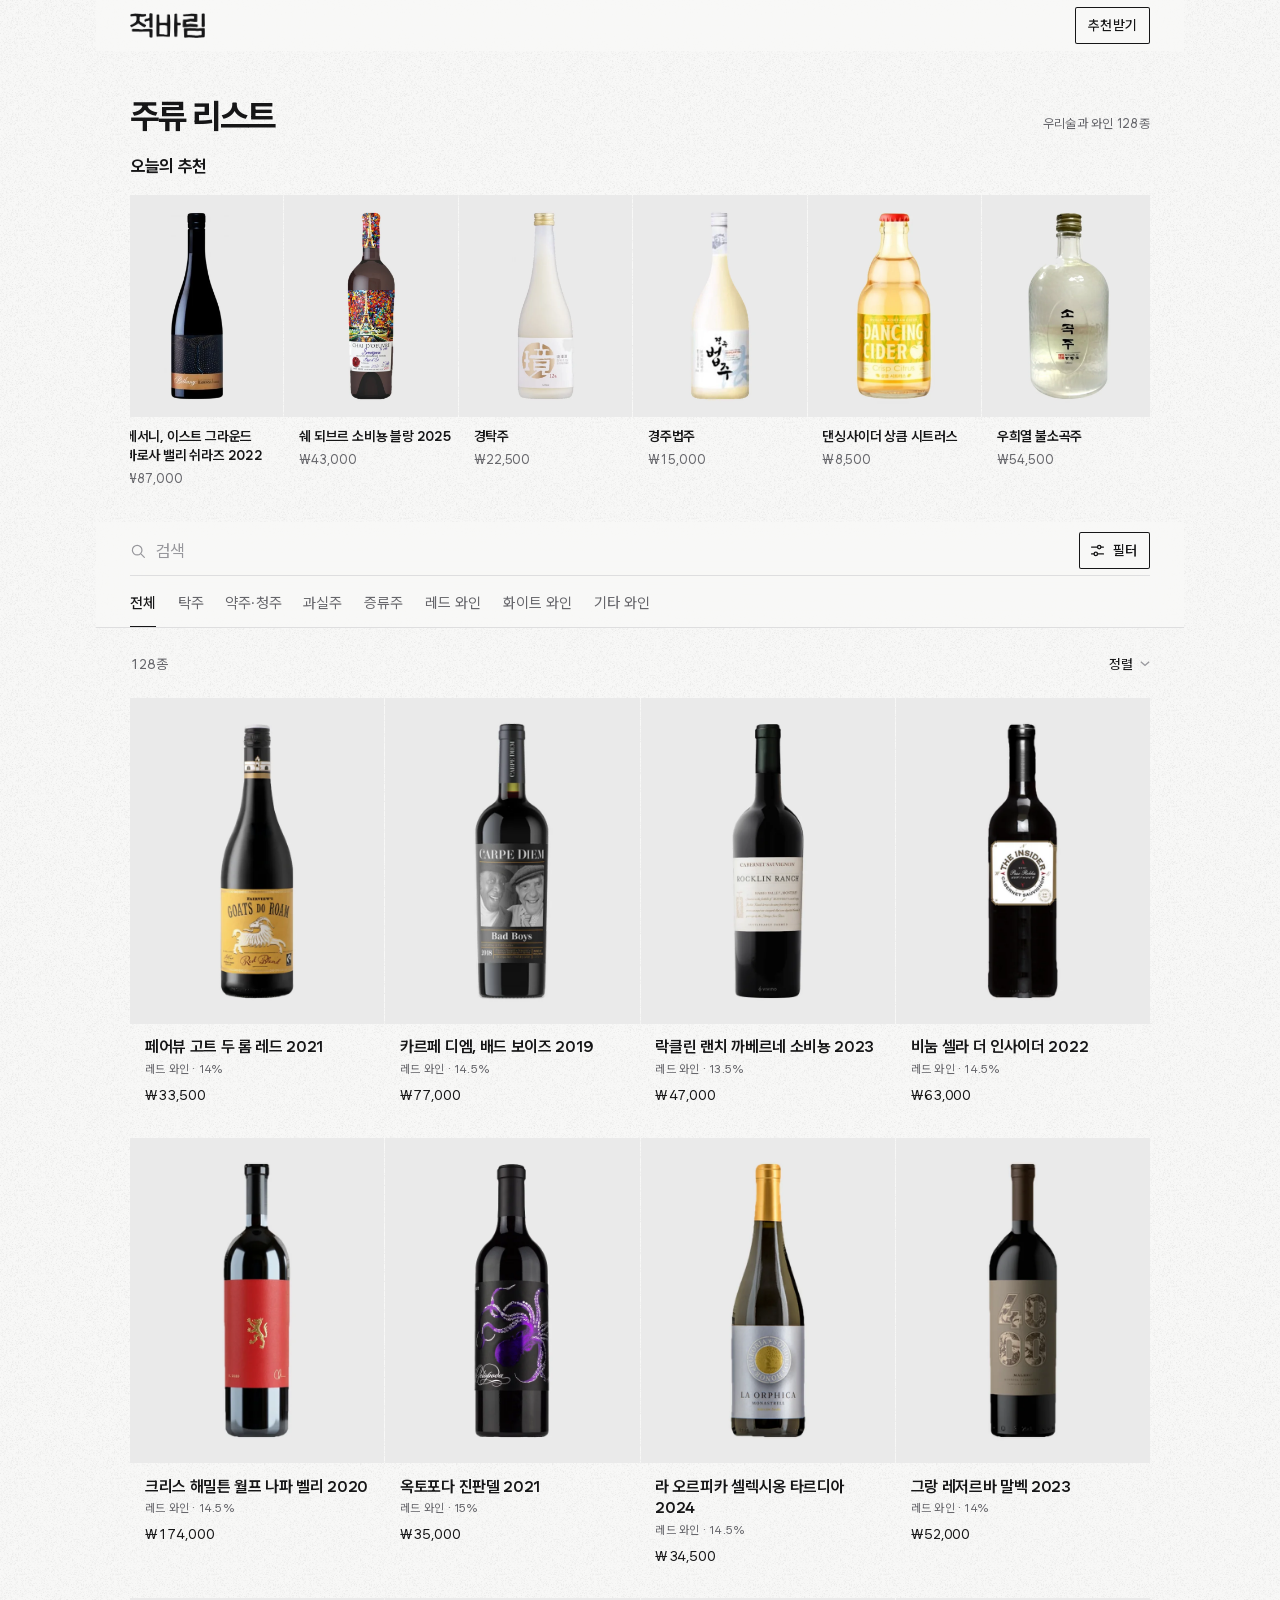
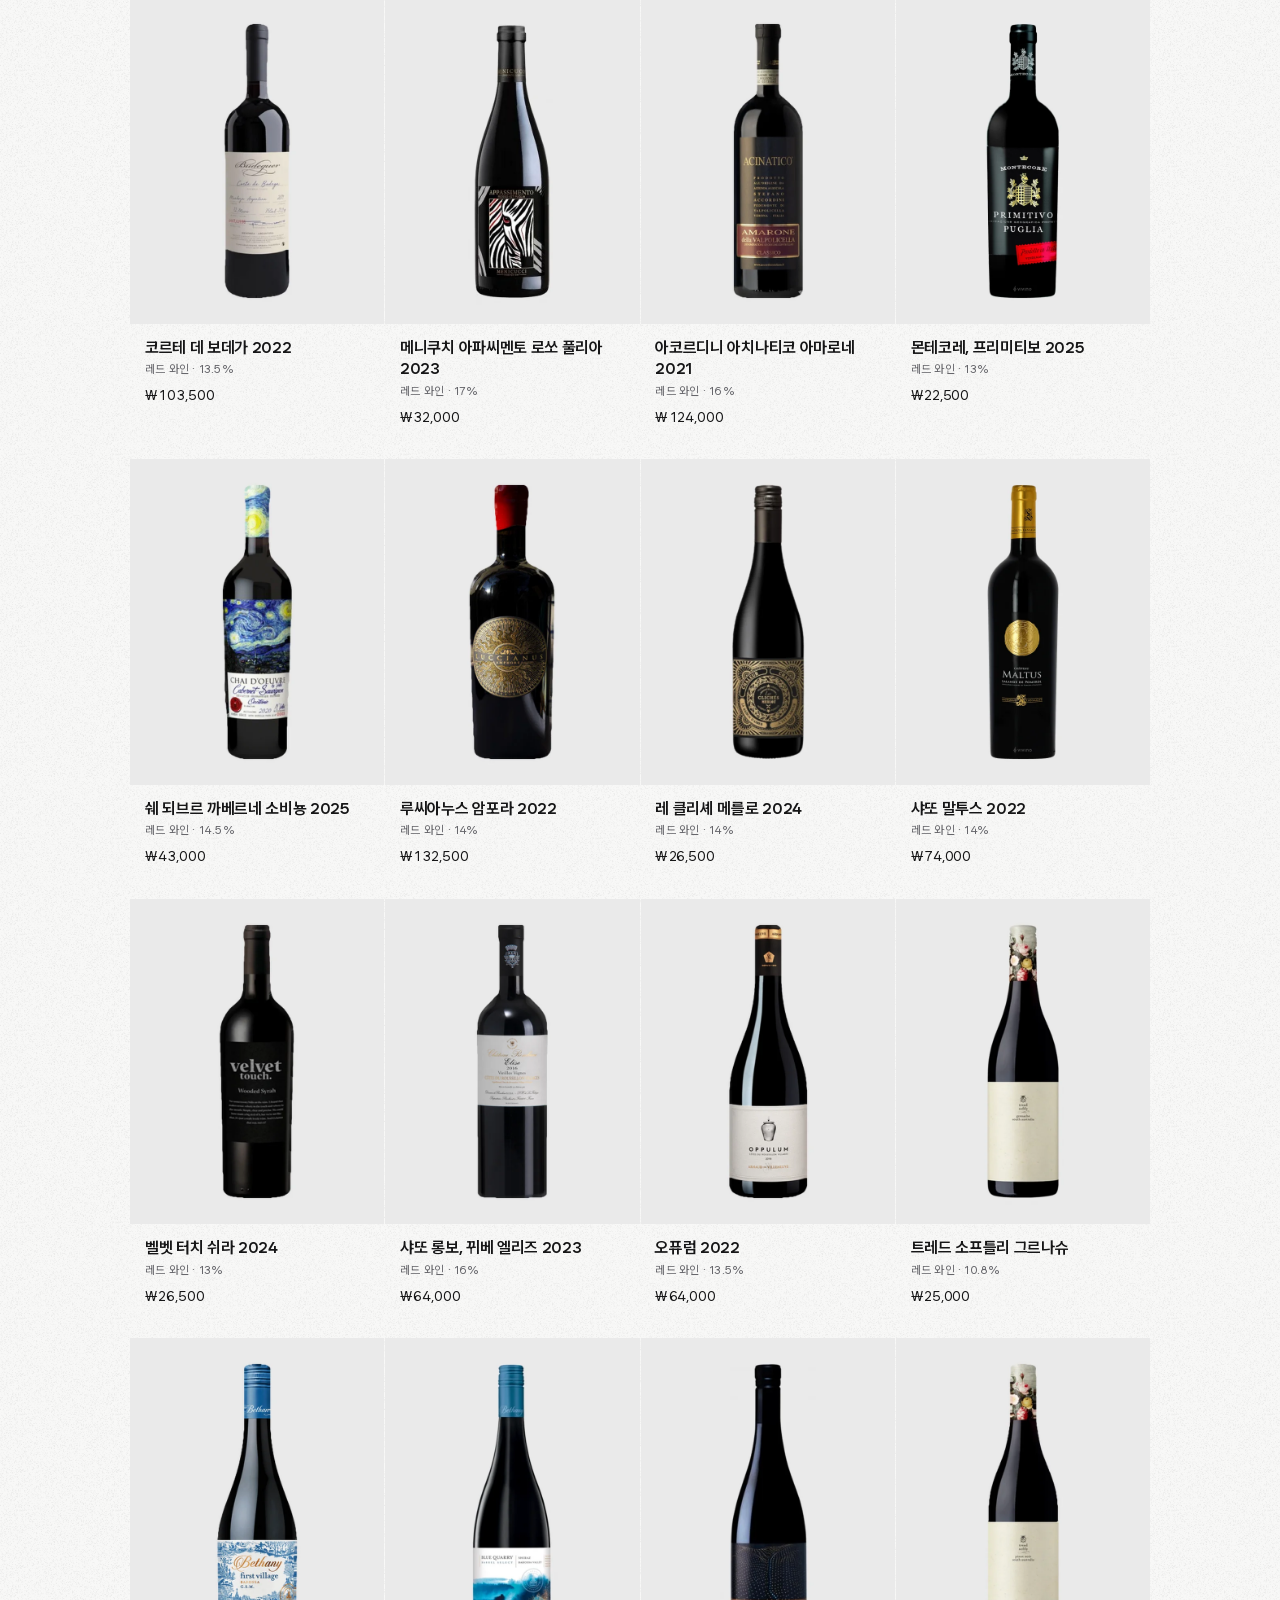
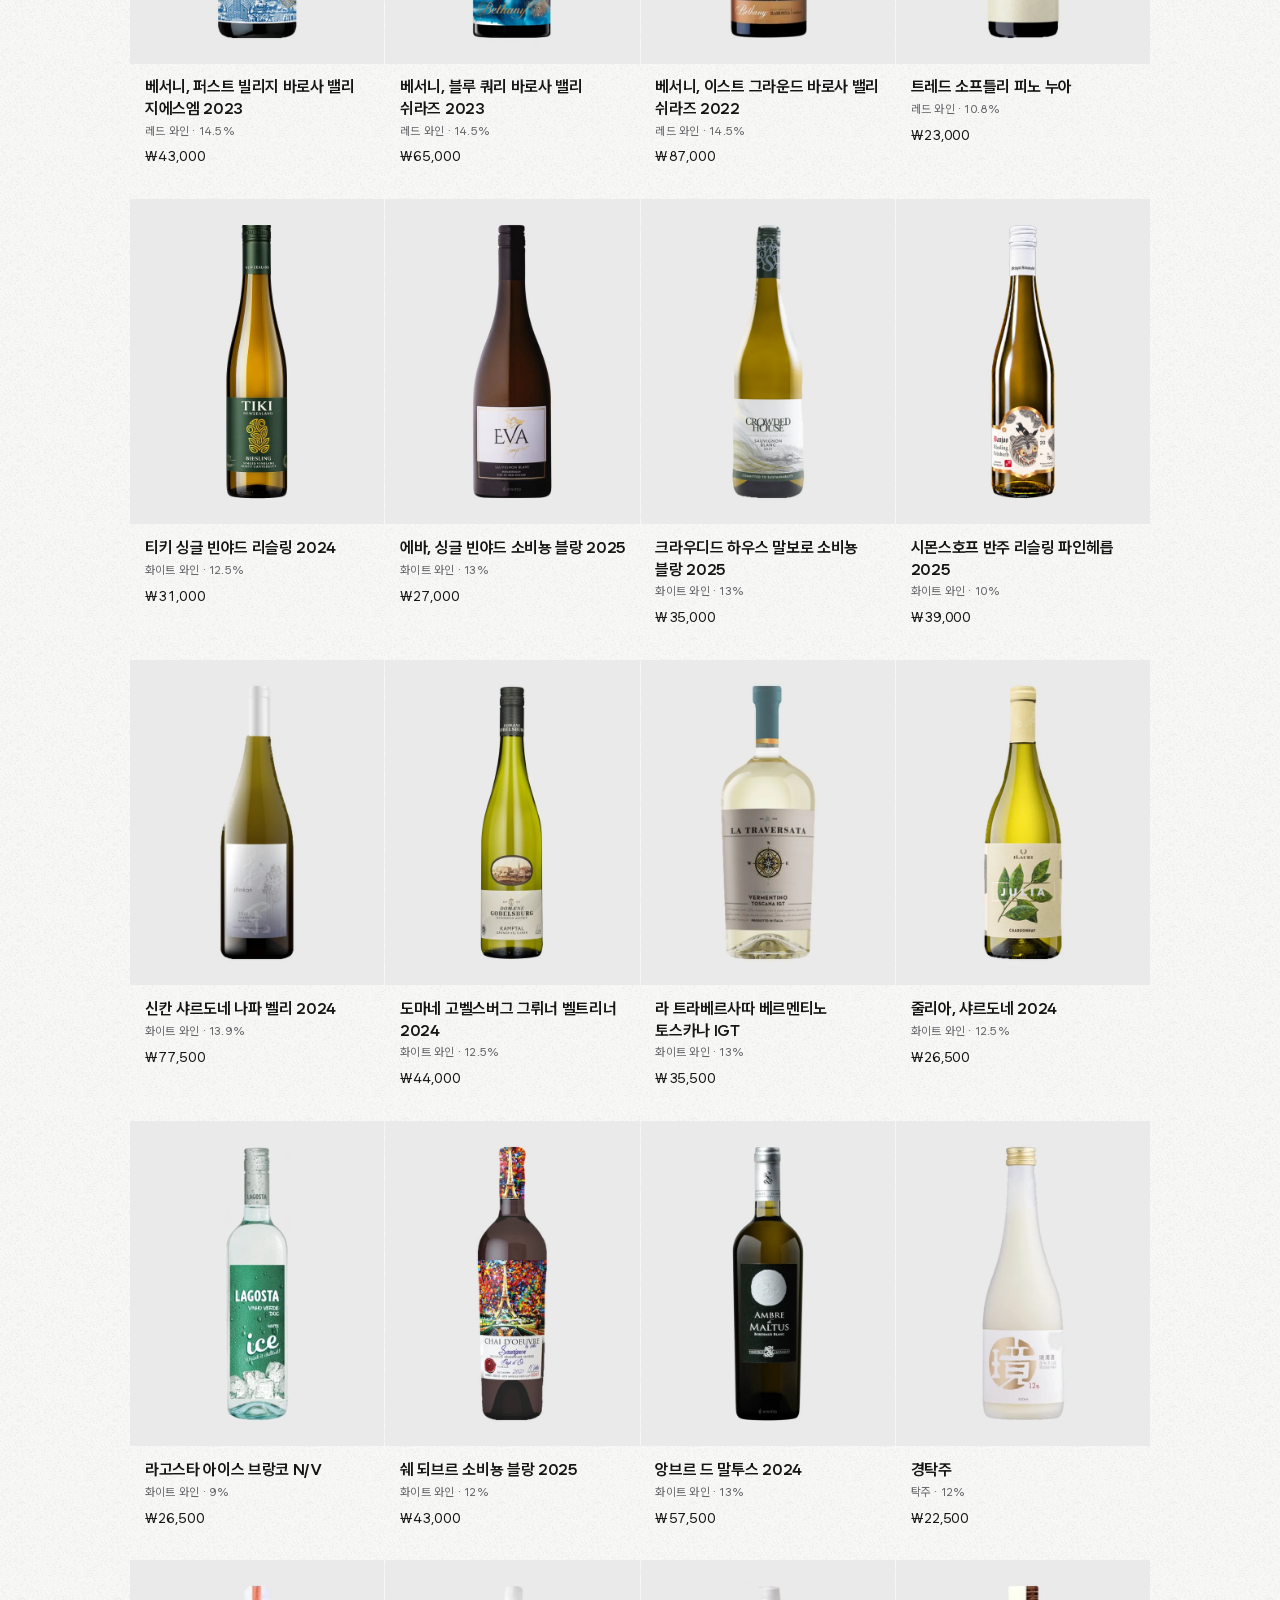
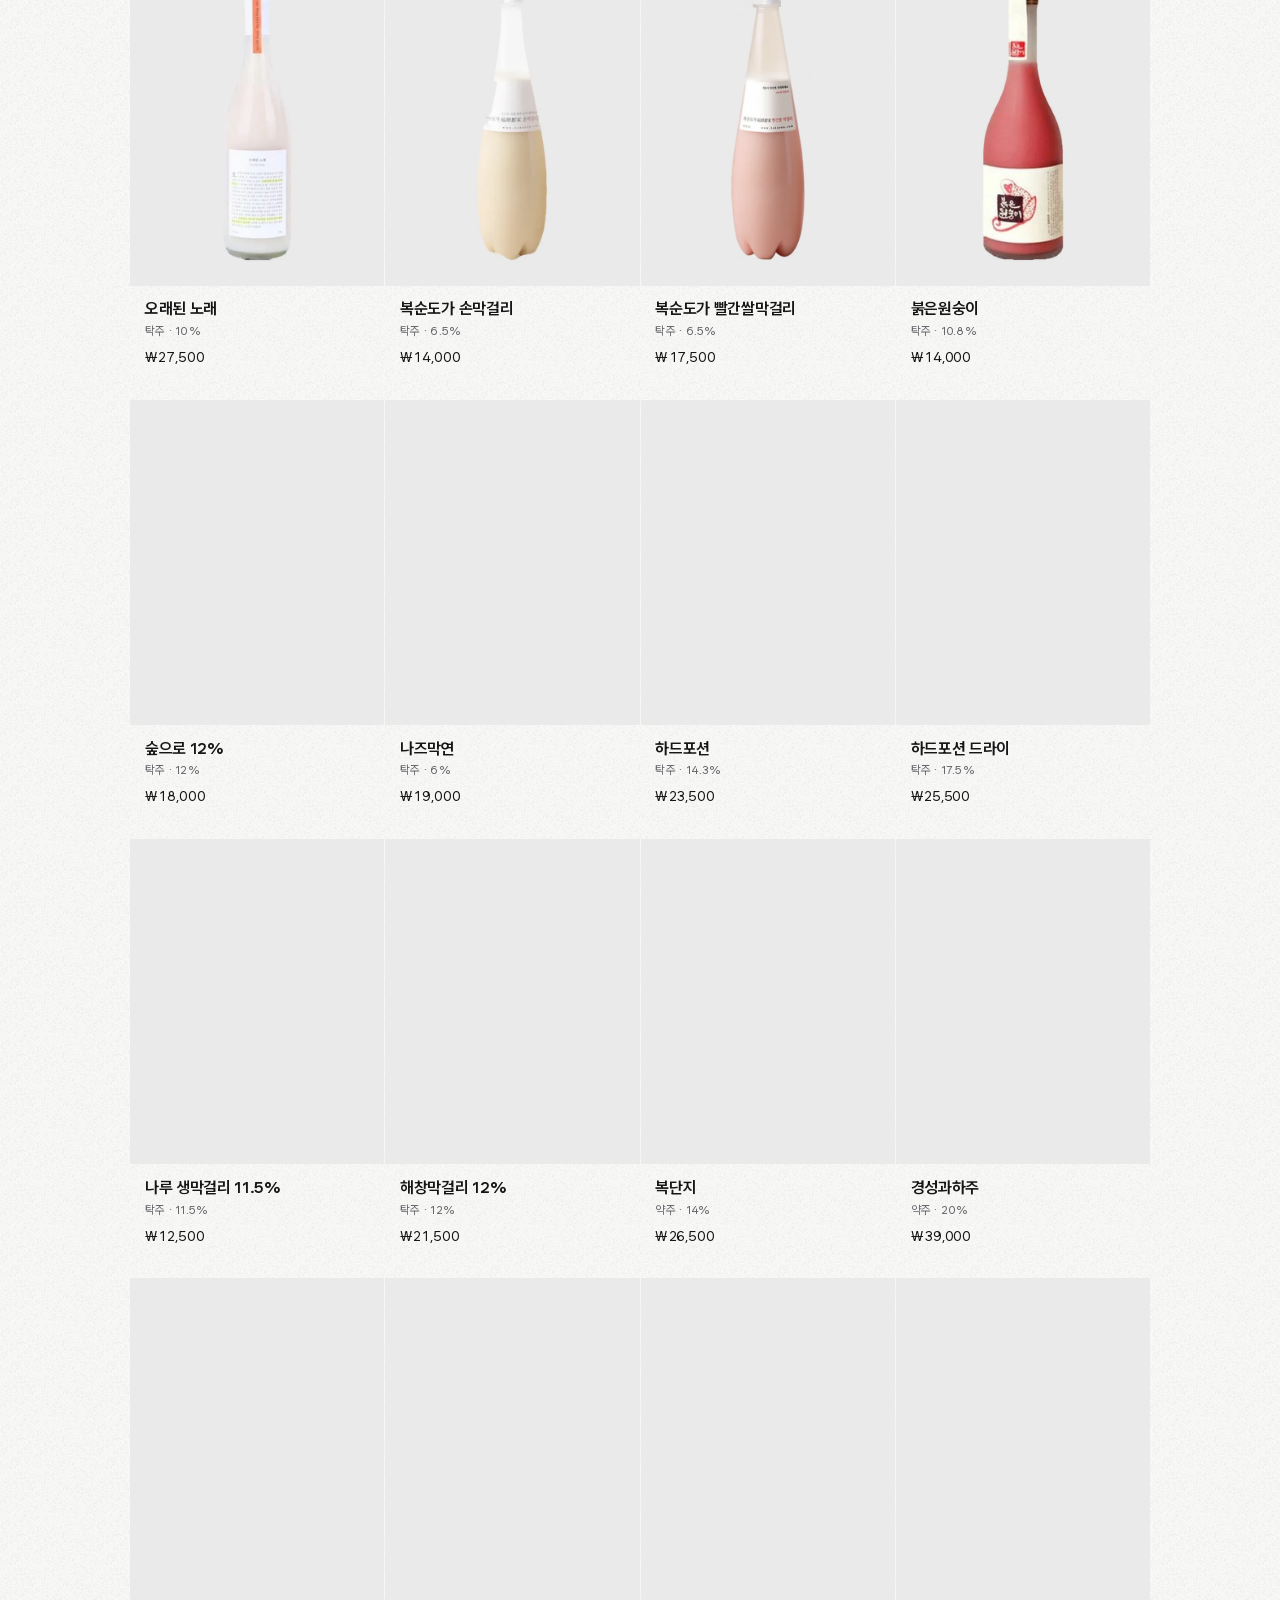
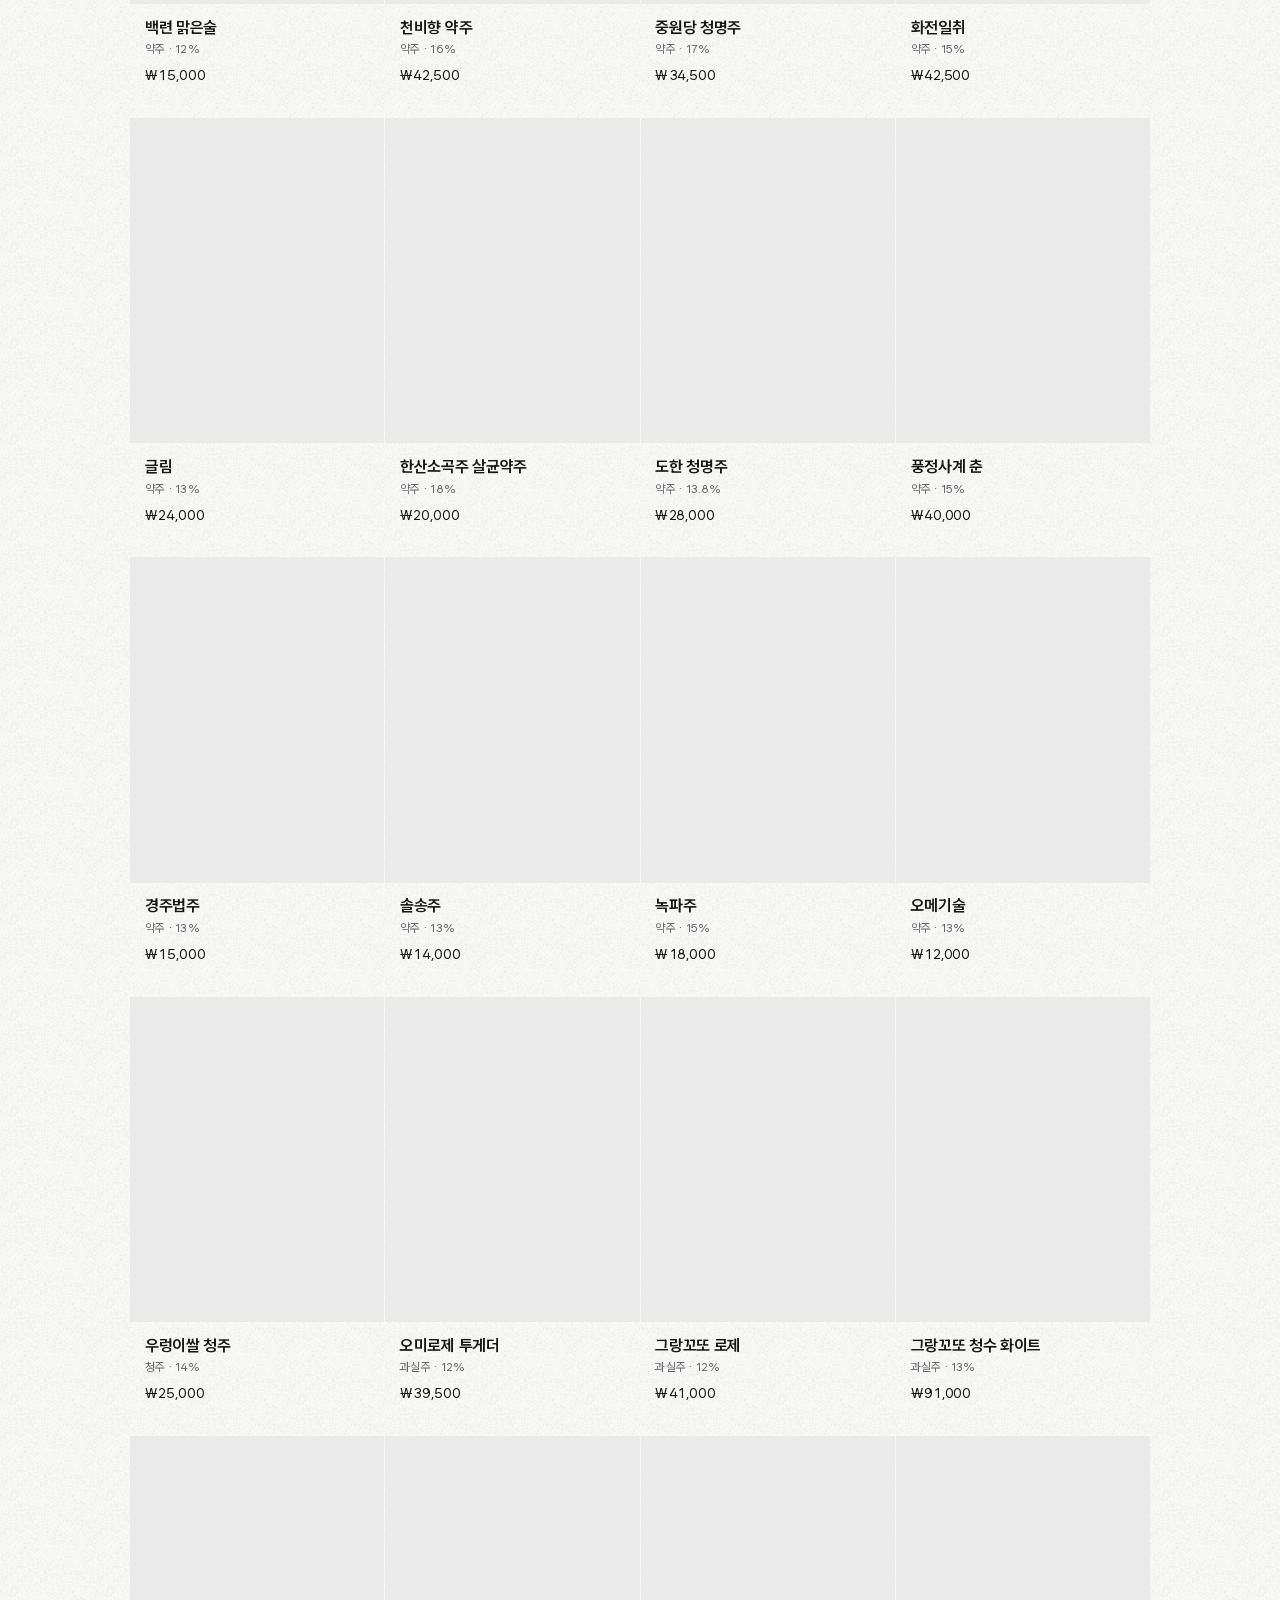
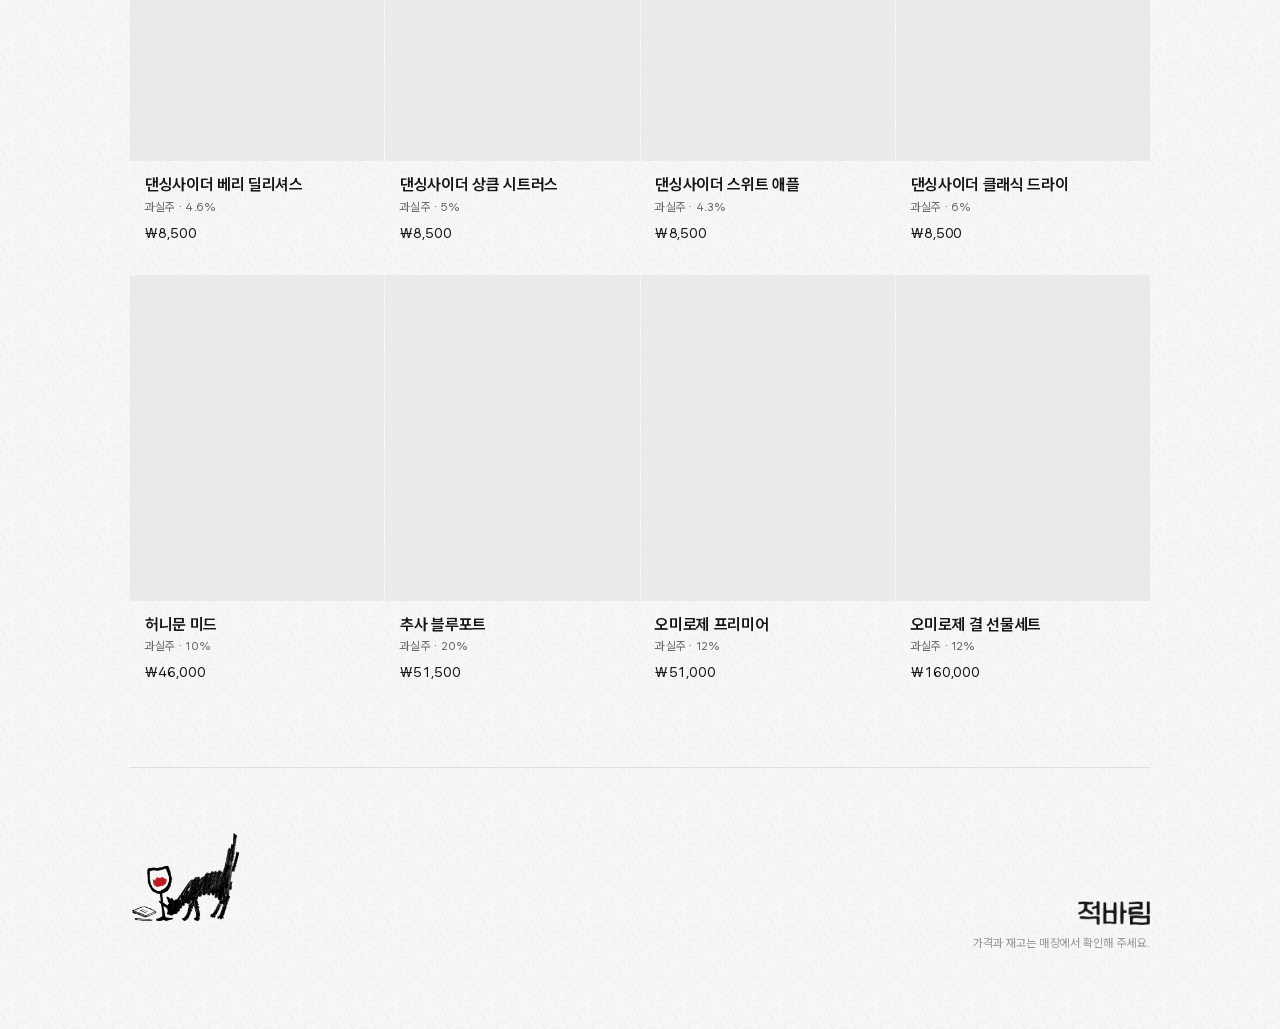
==== public/index.html @ 949e21dd "링크 미리보기(대표 이미지·제목·설명) 추가 Co-Authored-By: Claude Opus 5.5 <noreply@anthropic.com> Claude-Session: htt" ====
<!doctype html><html lang="ko"><head><meta charset="utf-8"><meta name="viewport" content="width=device-width,initial-scale=1,viewport-fit=cover"><meta name="theme-color" content="#f8f8f7" media="(prefers-color-scheme: light)"><meta name="theme-color" content="#18181a" media="(prefers-color-scheme: dark)"><meta name="color-scheme" content="light dark"><style>html{background:#f8f8f7}@media(prefers-color-scheme:dark){html{background:#18181a}}</style><title>적바림 — 주류 리스트</title><meta name="description" content="적바림의 우리술과 와인을 주종, 가격, 맛과 향으로 찾아보세요."><meta property="og:type" content="website"><meta property="og:site_name" content="적바림"><meta property="og:url" content="https://rapid-king-0272.jhpyeon1.workers.dev/"><meta property="og:title" content="적바림 — 주류 리스트"><meta property="og:description" content="적바림의 우리술과 와인을 주종, 가격, 맛과 향으로 찾아보세요."><meta property="og:image" content="https://rapid-king-0272.jhpyeon1.workers.dev/assets/og.png"><meta property="og:image:width" content="1200"><meta property="og:image:height" content="630"><meta name="twitter:card" content="summary_large_image"><link rel="icon" type="image/svg+xml" href="data:image/svg+xml,%3Csvg xmlns='http://www.w3.org/2000/svg' viewBox='0 0 32 32'%3E%3Crect width='32' height='32' fill='%23000'/%3E%3Ctext x='16' y='23' text-anchor='middle' font-size='20' font-weight='900' fill='%23f4f3ef'%3E적%3C/text%3E%3C/svg%3E"><link rel="preload" as="font" href="assets/WantedSansVariable.woff2" type="font/woff2" crossorigin><script src="performance.js?v=perf-1"></script><script>/* 매장 TV 브라우저는 가벼운 화면으로 보낸다 */if(/web[o0]s|netcast|smart[ -]?tv|lg browser/i.test(navigator.userAgent||'')&&!/[?&]render=full/.test(location.search))location.replace('kiosk/'+location.search+location.hash);</script><link rel="stylesheet" href="ui.css?v=v5-20261120-16"><script defer src="config.js?v=v5-20261120-16"></script><script defer src="db.js?v=v5-20261120-16"></script><script defer src="spots.js?v=v5-20261120-16"></script><script defer src="catalog.js?v=v5-20261120-16"></script><script defer src="list.js?v=v5-20261120-16"></script><script defer src="personality.js?v=v5-20261120-16"></script><script defer src="result-card.js?v=v5-20261120-16"></script><script defer src="app.js?v=v5-20261120-16"></script></head><body><div id="app"></div><dialog id="dialog"></dialog><dialog id="idle-dialog" class="idle-dialog" aria-labelledby="idle-title" aria-describedby="idle-message"><p class="eyebrow">잠시 쉬고 계신가요?</p><h2 id="idle-title">계속 살펴보실래요?</h2><p id="idle-message"><strong id="idle-seconds" role="timer">15</strong>초 뒤 처음 화면으로 돌아갑니다.</p><button class="primary" id="idle-continue">계속 보기</button><button class="outline-button" id="idle-home">처음으로 돌아가기</button></dialog><div id="toast" role="status" aria-live="polite"></div><noscript>자바스크립트를 켜 주세요.</noscript></body></html>
---- public/ui.css ----
/* 적바림 — 조용한 진열.
   흰 바탕(어두운 환경에서는 검정), 옅은 회색 타일 위의 병, 작은 글자, 넓은 여백.
   색은 병 사진에만 있다. 단위는 rem: 휴대폰은 화면 폭에 맞추고 매장 화면은 1080px 기준 1rem = 32px.
   오래된 TV 브라우저를 위해 flex gap · aspect-ratio · inset · :is()는 쓰지 않는다. */
@font-face{font-family:'Wanted Sans';src:url('assets/WantedSansVariable.woff2') format('woff2');font-weight:400 1000;font-display:swap}

:root{--bg:#fff;--bg-veil:rgba(255,255,255,.82);--tile:#f5f5f7;--ink:#1d1d1f;--sub:#6e6e73;--faint:#98989d;--line:#e3e3e8;--on-ink:#fff;--sale:#b3261e;
  --ease:cubic-bezier(.32,.72,0,1);--pad:1.25rem}
@media(prefers-color-scheme:dark){:root{--bg:#1c1c1e;--bg-veil:rgba(28,28,30,.8);--tile:#2a2a2d;--ink:#f5f5f7;--sub:#a1a1a6;--faint:#77777c;--line:#38383b;--on-ink:#1c1c1e;--sale:#ff6961}}
html.is-kiosk{--bg:#1c1c1e;--bg-veil:#1c1c1e;--tile:#2a2a2d;--ink:#f5f5f7;--sub:#a1a1a6;--faint:#77777c;--line:#38383b;--on-ink:#1c1c1e;--sale:#ff6961}

*{box-sizing:border-box}
html{font-size:clamp(15px,4.1vw,17px);background:var(--bg);-webkit-text-size-adjust:100%}
html.is-kiosk{font-size:calc(min(100vw,56.25vh)/33.75)}
body{margin:0;background:var(--bg);color:var(--ink);font-family:'Wanted Sans',-apple-system,BlinkMacSystemFont,'Apple SD Gothic Neo','Malgun Gothic',sans-serif;font-weight:400;line-height:1.5;letter-spacing:-.005em;-webkit-font-smoothing:antialiased;-webkit-tap-highlight-color:transparent;overflow-x:hidden}
button,input,select{font:inherit;color:inherit;letter-spacing:inherit}
button{margin:0;padding:0;border:0;background:none;cursor:pointer;text-align:inherit}
h1,h2,h3,h4,p,dl,dd,ol,ul{margin:0}
ol,ul{padding:0;list-style:none}
img{display:block}
[hidden]{display:none!important}
:focus-visible{outline:2px solid var(--ink);outline-offset:3px}
.visually-hidden{position:absolute;width:1px;height:1px;margin:-1px;overflow:hidden;clip:rect(0 0 0 0);white-space:nowrap}

#app{position:relative;width:100%;max-width:34rem;min-height:100vh;min-height:100dvh;margin:0 auto;padding:0 var(--pad);display:flex;flex-direction:column}
html.is-kiosk #app{max-width:none;width:min(100vw,56.25vh);--pad:1.75rem}

/* ── 머리말 ── */
.top{position:sticky;top:0;z-index:20;display:flex;align-items:center;justify-content:space-between;height:3rem;margin:0 calc(var(--pad)*-1);padding:0 var(--pad);background:var(--bg);flex:0 0 auto}
.mark{font-size:.9375rem;font-weight:700;letter-spacing:.04em}
.nav{display:flex}
.nav button{min-height:2.75rem;margin-left:1.25rem;font-size:.8125rem;color:var(--sub)}
.nav button[aria-current=page]{color:var(--ink);font-weight:600}
.top-link{min-height:2.75rem;font-size:.8125rem;color:var(--sub)}
.top-note{font-size:.75rem;color:var(--faint)}

/* ── 공통 ── */
.btn{display:flex;align-items:center;justify-content:center;width:100%;min-height:3.125rem;padding:.625rem 1.25rem;border-radius:3rem;background:var(--ink);color:var(--on-ink);font-size:.9375rem;font-weight:600;text-align:center;text-decoration:none}
.btn-line{background:none;color:var(--ink);box-shadow:inset 0 0 0 1px var(--line)}
.btn:disabled{opacity:.3}
.link{min-height:2.75rem;font-size:.8125rem;color:var(--sub);text-decoration:underline;text-decoration-color:var(--line);text-underline-offset:.35em}
.chip{display:inline-flex;align-items:center;flex:0 0 auto;min-height:2.25rem;margin:0 .375rem .5rem 0;padding:0 .875rem;border-radius:2rem;box-shadow:inset 0 0 0 1px var(--line);font-size:.8125rem;line-height:1.2;white-space:nowrap;color:var(--ink)}
.chip small{margin-left:.375rem;font-size:.6875rem;color:var(--faint);font-variant-numeric:tabular-nums}
.chip[aria-pressed=true],.chip.chip-on{background:var(--ink);box-shadow:none;color:var(--on-ink)}
.chip[aria-pressed=true] small,.chip.chip-on small{color:var(--on-ink);opacity:.6}
.chip:disabled{opacity:.3}
.chips{display:flex;flex-wrap:wrap;margin-bottom:-.5rem}
.badge{display:inline-block;margin-left:.375rem;font-size:.6875rem;font-style:normal;font-weight:500;color:var(--sub);white-space:nowrap}
.badge-sale{color:var(--sale)}
.soldout{font-size:.8125rem;color:var(--faint)}
.won{margin-right:.02em}
.no-photo:after{content:attr(data-initial);position:absolute;left:0;top:50%;width:100%;margin-top:-.75em;text-align:center;font-size:1.125rem;font-weight:500;line-height:1.5;color:var(--faint)}

/* ── 첫 화면(매장) ── */
.hub{flex:1;display:flex;flex-direction:column;justify-content:center;padding:1rem 0 3rem}
.hub-title{font-size:3rem;font-weight:650;line-height:1.1;letter-spacing:-.03em}
.hub-kicker{margin-top:.375rem;font-size:.9375rem;color:var(--sub)}
.hub-shelf{display:grid;grid-template-columns:repeat(3,minmax(0,1fr));column-gap:.5rem;margin:2rem 0 1.75rem}
.hub-bottle{position:relative;display:block;padding-top:150%;border-radius:1rem;background:var(--tile)}
.hub-bottle img{position:absolute;left:8%;top:8%;width:84%;height:84%;object-fit:contain}
.hub-menu button{display:flex;align-items:baseline;justify-content:space-between;width:100%;padding:1.125rem 0;border-top:1px solid var(--line)}
.hub-menu button:last-child{border-bottom:1px solid var(--line)}
.hub-menu strong{font-size:1.375rem;font-weight:600;letter-spacing:-.02em}
.hub-menu em{font-size:.8125rem;font-style:normal;color:var(--sub)}

/* ── 주류 리스트 ── */
.list{flex:1;padding:0 0 4rem}
.intro{padding:2rem 0 1.25rem}
.intro h1{font-size:2rem;font-weight:650;line-height:1.15;letter-spacing:-.03em}
.intro h1:focus{outline:none}
.intro-sub{margin-top:.25rem;font-size:.875rem;color:var(--sub)}

.feature{margin:0 calc(var(--pad)*-1) 1.5rem}
.feature-track{display:flex;overflow-x:auto;padding:0 var(--pad);scroll-snap-type:x mandatory;scroll-padding:0 var(--pad);scrollbar-width:none;-webkit-overflow-scrolling:touch}
.feature-track::-webkit-scrollbar{display:none}
.feature-track:after{content:'';flex:0 0 calc(var(--pad) - .5rem)}
.feature-item{flex:0 0 78%;margin-right:.5rem;scroll-snap-align:start}
.feature-photo{position:relative;display:block;padding-top:112%;border-radius:1.25rem;background:var(--tile);overflow:hidden}
.feature-photo img{position:absolute;left:10%;top:7%;width:80%;height:86%;object-fit:contain}
.feature-cap{display:block;padding:.75rem .125rem 0}
.feature-cap strong{display:block;font-size:.9375rem;font-weight:500;line-height:1.35;word-break:keep-all}
.feature-cap small{display:block;margin-top:.125rem;font-size:.8125rem;color:var(--sub);font-variant-numeric:tabular-nums}

.bar{position:sticky;top:3rem;z-index:10;margin:0 calc(var(--pad)*-1);padding:.25rem var(--pad) .625rem;background:var(--bg)}
.cats{display:flex;overflow-x:auto;margin:0 calc(var(--pad)*-1);padding:0 var(--pad);scrollbar-width:none;-webkit-overflow-scrolling:touch}
.cats::-webkit-scrollbar{display:none}
.cats:after{content:'';flex:0 0 .5rem}
.cat{position:relative;flex:0 0 auto;min-height:2.75rem;margin-right:1.125rem;font-size:.9375rem;color:var(--faint);white-space:nowrap}
.cat[aria-pressed=true]{color:var(--ink);font-weight:600}
.cat:disabled{opacity:.4}
.bar-tools{display:grid;grid-template-columns:minmax(0,1fr) auto;column-gap:.5rem;margin-top:.25rem}
.find{position:relative;display:block}
.find svg{position:absolute;left:.75rem;top:50%;width:.9375rem;height:.9375rem;margin-top:-.47rem;color:var(--faint);pointer-events:none}
.find input{display:block;width:100%;height:2.5rem;padding:0 .875rem 0 2.125rem;border:0;border-radius:.75rem;background:var(--tile);color:var(--ink);font-size:1rem;-webkit-appearance:none;appearance:none}
.find input::placeholder{color:var(--faint)}
.find input::-webkit-search-cancel-button{-webkit-appearance:none}
.tune{display:inline-flex;align-items:center;min-height:2.5rem;padding:0 1rem;border-radius:.75rem;background:var(--tile);font-size:.875rem;white-space:nowrap}
.tune b{margin-left:.375rem;font-weight:600;font-variant-numeric:tabular-nums}

.status{display:flex;align-items:center;justify-content:space-between;padding:.75rem 0 .25rem}
#list-count{font-size:.8125rem;color:var(--sub);font-variant-numeric:tabular-nums}
.sort select{min-height:2.5rem;padding:0 1.125rem 0 .25rem;border:0;background:transparent url("data:image/svg+xml,%3Csvg xmlns='http://www.w3.org/2000/svg' viewBox='0 0 12 8'%3E%3Cpath d='M1 1l5 5 5-5' fill='none' stroke='%2398989d' stroke-width='1.5'/%3E%3C/svg%3E") no-repeat right center;background-size:.5625rem;color:var(--sub);font-size:.8125rem;-webkit-appearance:none;appearance:none}
.sort select option{background:var(--bg);color:var(--ink)}
.active-filters{display:flex;flex-wrap:wrap;align-items:center;padding-top:.25rem}
.active-filters:empty{display:none}
.active-filters .chip{min-height:2rem;padding:0 .75rem}
.active-filters .chip small{font-size:.875rem;line-height:1}
.clear-all{min-height:2rem;margin-bottom:.5rem;font-size:.75rem;color:var(--sub);text-decoration:underline;text-underline-offset:.3em}

.grid{display:grid;grid-template-columns:repeat(2,minmax(0,1fr));column-gap:.625rem;row-gap:1.75rem;margin-top:.75rem}
html.is-kiosk .grid{grid-template-columns:repeat(3,minmax(0,1fr))}
.tile{display:block;width:100%}
.tile-photo{position:relative;display:block;padding-top:125%;border-radius:1rem;background:var(--tile);overflow:hidden}
.tile-photo img{position:absolute;left:12%;top:8%;width:76%;height:84%;object-fit:contain}
.tile-name{display:block;margin-top:.625rem;padding:0 .125rem;font-size:.875rem;font-weight:500;line-height:1.35;word-break:keep-all;overflow-wrap:anywhere}
.tile-sub{display:block;margin-top:.125rem;padding:0 .125rem;font-size:.75rem;color:var(--sub);white-space:nowrap;overflow:hidden;text-overflow:ellipsis}
.tile-price{display:block;margin-top:.25rem;padding:0 .125rem;font-size:.875rem;font-variant-numeric:tabular-nums}
.tile-price b{font-weight:500}
.tile-price s{margin-left:.375rem;font-size:.75rem;color:var(--faint)}
.tile.is-soldout .tile-photo img,.tile.is-soldout .tile-name{opacity:.35}
.list-sentinel{height:1px}
.list-empty{padding:3rem 0 1rem;text-align:center;font-size:.875rem;color:var(--sub)}
.list-empty .btn{display:inline-flex;width:auto;margin-top:1rem}
.list-foot{margin-top:3rem;padding-top:1.25rem;border-top:1px solid var(--line);font-size:.75rem;color:var(--faint)}

/* ── 창 ── */
dialog{padding:0;border:0;color:var(--ink);background:var(--bg);max-width:none;max-height:none}
dialog::backdrop{background:rgba(0,0,0,.4)}
dialog#dialog{position:fixed;left:0;right:0;top:auto;bottom:0;width:100%;max-width:34rem;margin:0 auto;max-height:88vh;max-height:88dvh;padding:2.5rem 1.5rem calc(1.5rem + env(safe-area-inset-bottom,0px));border-radius:1.25rem 1.25rem 0 0;overflow-y:auto}
html.is-kiosk dialog#dialog{max-width:none;width:min(100vw,56.25vh);box-shadow:0 0 0 1px var(--line)}
dialog#dialog>.close{position:absolute;right:.5rem;top:.375rem;width:2.75rem;height:2.75rem;font-size:1.25rem;line-height:1;text-align:center;color:var(--sub)}
dialog#dialog h2{font-size:1.375rem;font-weight:650;line-height:1.3;letter-spacing:-.02em;word-break:keep-all}
dialog#dialog h3{margin:1.25rem 0 .25rem;font-size:.9375rem;font-weight:600}
dialog#dialog p{margin-top:.5rem;font-size:.875rem;line-height:1.7;color:var(--sub);word-break:keep-all}
dialog#dialog label{display:block;margin:1.25rem 0 .5rem;font-size:.8125rem;color:var(--sub)}
dialog#dialog select{display:block;width:100%;height:3rem;padding:0 .875rem;border:0;border-radius:.75rem;background:var(--tile);font-size:1rem;-webkit-appearance:none;appearance:none}
dialog#dialog label[for=dry]{color:var(--ink);font-size:.875rem}
dialog#dialog input[type=checkbox]{width:1.125rem;height:1.125rem;margin-right:.5rem;vertical-align:-.2em;accent-color:#1d1d1f}
dialog#dialog .primary{display:flex;align-items:center;justify-content:center;width:100%;min-height:3.125rem;margin-top:1.5rem;border-radius:3rem;background:var(--ink);color:var(--on-ink);font-size:.9375rem;font-weight:600;text-decoration:none}
dialog#dialog .outline-button{display:flex;align-items:center;justify-content:center;width:100%;min-height:3.125rem;margin-top:.5rem;border-radius:3rem;box-shadow:inset 0 0 0 1px var(--line);font-size:.9375rem}
.limit-context{font-size:.75rem!important}
.card-preview{width:100%;height:auto;margin-top:1.25rem;border-radius:.75rem}
.qr-panel{text-align:center}
.qr-panel .eyebrow{display:none}
.result-qr{width:12.5rem;margin:1.25rem auto .5rem;padding:.25rem;border-radius:.75rem;background:#fff}
.result-qr svg{display:block;width:100%;height:auto}
.qr-panel small{display:block;margin-top:.75rem;font-size:.75rem;line-height:1.6;color:var(--faint)}
.eyebrow{font-size:.8125rem;color:var(--sub)}
dialog#dialog .option{display:grid;grid-template-columns:1.75rem minmax(0,1fr) auto;column-gap:.5rem;align-items:center;width:100%;padding:.75rem 0;border-top:1px solid var(--line);color:var(--sub)}
dialog#dialog .option .number{font-size:.75rem;color:var(--faint);font-variant-numeric:tabular-nums}
dialog#dialog .option small{display:block;font-size:.75rem;color:var(--sub)}
dialog#dialog .option strong{display:block;font-size:.9375rem;font-weight:500;color:var(--ink)}

dialog#dialog.reading-sheet{padding:0;display:none;flex-direction:column;height:88vh;height:88dvh}
dialog#dialog.reading-sheet[open]{display:flex}
.sheet-toolbar{flex:0 0 auto;display:flex;align-items:center;justify-content:space-between;height:3.25rem;padding:0 .5rem 0 1.5rem;font-size:.875rem;font-weight:600}
.sheet-toolbar .close{min-width:2.75rem;height:2.75rem;padding:0 1rem;font-size:.8125rem;font-weight:400;color:var(--sub)}
.sheet-content{flex:1 1 auto;min-height:0;overflow-y:auto;-webkit-overflow-scrolling:touch;overscroll-behavior:contain;padding:.75rem 1.5rem 2.5rem}

/* 필터 */
dialog#dialog.filter-sheet .sheet-content{padding:0}
.filter-body{padding:.5rem 1.5rem .5rem}
.filter-scope{margin:0 0 1rem!important;font-size:.75rem!important;color:var(--faint)!important}
.filter-body section{margin-bottom:1.5rem}
.filter-body h3{margin:0 0 .625rem!important;font-size:.75rem!important;font-weight:400!important;color:var(--sub)}
.filter-bar{position:sticky;bottom:0;display:grid;grid-template-columns:auto minmax(0,1fr);column-gap:1rem;align-items:center;padding:.75rem 1.5rem calc(.75rem + env(safe-area-inset-bottom,0px));background:var(--bg);border-top:1px solid var(--line)}
.filter-bar .btn strong{margin-right:.0625rem;font-weight:600;font-variant-numeric:tabular-nums}
.filter-bar .link{text-decoration:none}
.filter-bar .link:disabled{opacity:.35}

/* 술 한 병 */
dialog#dialog.bottle-sheet{top:0;bottom:0;height:100%;max-height:none;border-radius:0}
html.is-kiosk dialog#dialog.bottle-sheet{top:auto;height:94vh;border-radius:1.25rem 1.25rem 0 0}
dialog#dialog.bottle-sheet .sheet-toolbar{position:absolute;left:0;right:0;top:0;z-index:3;background:none}
dialog#dialog.bottle-sheet .sheet-toolbar>span{position:absolute;width:1px;height:1px;overflow:hidden;clip:rect(0 0 0 0)}
dialog#dialog.bottle-sheet .sheet-toolbar .close{margin-left:auto;color:var(--ink)}
dialog#dialog.bottle-sheet .sheet-content{padding:0}
.bottle-stage{position:relative;height:27rem;background:var(--tile);overflow:hidden}
.bottle-img{position:absolute;left:50%;top:3.5rem;width:16.5rem;height:21rem;margin-left:-8.25rem;object-fit:contain}
.bottle-body{padding:1.5rem 1.5rem 3rem}
.bottle-cat{margin:0!important;font-size:.75rem!important;color:var(--sub)!important}
.bottle-body h2{margin-top:.25rem;font-size:1.75rem!important;font-weight:650!important;line-height:1.2!important;letter-spacing:-.03em!important;word-break:keep-all;overflow-wrap:anywhere}
.bottle-original{margin-top:.25rem!important;font-size:.75rem!important;color:var(--faint)!important}
.bottle-price{margin-top:.75rem!important;font-size:1.0625rem!important;line-height:1.3!important;color:var(--ink)!important;font-variant-numeric:tabular-nums}
.bottle-price b{font-weight:500}
.bottle-price s{margin-left:.5rem;font-size:.8125rem;color:var(--faint)}
.bottle-price .soldout{margin-right:.5rem}
.bottle-aroma{margin-top:1.75rem!important;font-size:1.0625rem!important;font-weight:600;line-height:1.4!important;letter-spacing:-.01em;color:var(--ink)!important}
.bottle-long{margin-top:.5rem!important;font-size:.9375rem!important;line-height:1.8!important;color:var(--sub)!important}
.scale{display:grid;grid-template-columns:repeat(2,minmax(0,1fr));column-gap:2rem;row-gap:.625rem;margin-top:1.75rem;padding:1.125rem 0;border-top:1px solid var(--line)}
.scale-row{display:flex;align-items:center;justify-content:space-between;margin:0!important;font-size:.8125rem!important;line-height:1.5!important;color:var(--sub)!important}
.dots{display:inline-grid;grid-template-columns:repeat(5,.4375rem);column-gap:.3125rem}
.dots i{display:block;width:.4375rem;height:.4375rem;border-radius:50%;background:var(--line)}
.dots i.on{background:var(--ink)}
.spec div{display:flex;justify-content:space-between;padding:.75rem 0;border-top:1px solid var(--line)}
.spec div:last-child{border-bottom:1px solid var(--line)}
.spec dt{font-size:.8125rem;color:var(--sub)}
.spec dd{margin:0;padding-left:1rem;font-size:.8125rem;text-align:right;word-break:keep-all}
.bottle-similar{margin-top:1.75rem}
.bottle-similar h3{margin:0 0 .625rem!important;font-size:.75rem!important;font-weight:400!important;color:var(--sub)}
.bottle-note{margin-top:1.75rem!important;font-size:.75rem!important;color:var(--faint)!important}
.bottle.is-soldout .bottle-img{opacity:.4}

/* 이용 안내 */
.guide-intro p strong,.guide-food strong,.guide-glass-swap strong{color:var(--ink);font-weight:500}
.guide-step{display:grid;grid-template-columns:2rem minmax(0,1fr);margin-top:1.5rem;padding-top:1.25rem;border-top:1px solid var(--line)}
.guide-number{font-size:.75rem;line-height:1.9;color:var(--faint);font-variant-numeric:tabular-nums}
.guide-step h3,.guide-food h3{margin:0!important;font-size:1.0625rem!important;font-weight:600!important}
.guide-charge{margin-top:1rem;padding:1rem 1.125rem;border-radius:.875rem;background:var(--tile)}
.guide-fee-row{display:flex;align-items:flex-end;justify-content:space-between}
.guide-fee-context{margin:0!important;font-size:.75rem!important}
.guide-charge h4{font-size:.9375rem;font-weight:600}
.guide-fee-amount{margin:0!important;color:var(--ink)!important;white-space:nowrap;font-size:.8125rem!important}
.guide-fee-amount strong{margin:0 .125rem 0 .375rem;font-size:1.375rem;font-weight:600;font-variant-numeric:tabular-nums}
.guide-fee-includes{font-size:.75rem!important}
.guide-glass-swap{margin-top:1rem}
.guide-glass-swap h4{font-size:.875rem;font-weight:600}
.guide-food{margin-top:1.5rem;padding-top:1.25rem;border-top:1px solid var(--line)}

/* 취향 분석 전문 */
.type-axes{display:grid;grid-template-columns:repeat(2,minmax(0,1fr));column-gap:.5rem;row-gap:.5rem;margin:1.25rem 0 .5rem}
.type-axes div{padding:.75rem .875rem;border-radius:.75rem;background:var(--tile)}
.type-axes small{display:block;font-size:.6875rem;color:var(--sub)}
.type-axes strong{display:block;margin-top:.125rem;font-size:.875rem;font-weight:500}
.reading-note{margin-top:1.75rem!important;font-size:.75rem!important;color:var(--faint)!important}

/* ── 취향 추천 ── */
.scene{flex:1;display:flex;flex-direction:column;padding:.25rem 0 1.5rem}
.progress{height:2px;background:var(--line)}
.progress i{display:block;height:100%;background:var(--ink)}
.scene-no{margin-top:2.25rem;font-size:.8125rem;color:var(--sub);font-variant-numeric:tabular-nums}
.scene-title{margin-top:.625rem;font-size:1.75rem;font-weight:650;line-height:1.3;letter-spacing:-.03em;word-break:keep-all}
.scene-title:focus{outline:none}
.choices{margin-top:auto;padding-top:2.5rem}
.choice{display:grid;grid-template-columns:minmax(0,1fr) 1.25rem;align-items:center;width:100%;min-height:4.5rem;padding:.875rem 0;border-top:1px solid var(--line)}
.choice:last-child{border-bottom:1px solid var(--line)}
.choice strong{display:block;font-size:1rem;font-weight:500;line-height:1.35;word-break:keep-all}
.choice small{display:block;margin-top:.125rem;font-size:.8125rem;line-height:1.4;color:var(--sub);word-break:keep-all}
.choice-mark{width:1.25rem;height:1.25rem;border-radius:50%;box-shadow:inset 0 0 0 1px var(--line)}
.choice[aria-pressed=true] .choice-mark{background:var(--ink);box-shadow:none}
.scene-nav{display:flex;justify-content:space-between;margin-top:.75rem}
.scene-nav .link{text-decoration:none}

/* ── 결과 ── */
.result{flex:1;padding:0 0 3rem}
.reading{padding:2rem 0 2rem}
.reading-kicker{font-size:.8125rem;color:var(--sub)}
.reading h1{margin-top:.25rem;font-size:2rem;font-weight:650;line-height:1.2;letter-spacing:-.03em;word-break:keep-all}
.reading h1:focus{outline:none}
.reading-gist{margin-top:.75rem;font-size:.9375rem;line-height:1.75;color:var(--sub);word-break:keep-all}
.reading .link{margin-top:.5rem}
.picks-head{display:flex;align-items:baseline;justify-content:space-between;padding:1.5rem 0 .25rem;border-top:1px solid var(--line)}
.picks-head h2{font-size:1.375rem;font-weight:650;letter-spacing:-.02em}
.picks-head p{font-size:.75rem;color:var(--sub)}
.pick{display:grid;grid-template-columns:8.5rem minmax(0,1fr);column-gap:1rem;align-items:start;margin-top:1rem}
html.is-kiosk .pick{grid-template-columns:10rem minmax(0,1fr)}
.pick-photo{position:relative;padding-top:128%;border-radius:1rem;background:var(--tile);overflow:hidden}
.pick-photo img{position:absolute;left:12%;top:8%;width:76%;height:84%;object-fit:contain}
.pick-body{min-width:0;padding-top:.25rem}
.pick-role{font-size:.75rem;color:var(--sub);font-variant-numeric:tabular-nums}
.pick h3{margin-top:.25rem;font-size:1.125rem;font-weight:600;line-height:1.3;letter-spacing:-.02em;word-break:keep-all;overflow-wrap:anywhere}
.pick-price{margin-top:.25rem;font-size:.9375rem;font-variant-numeric:tabular-nums}
.pick-note{margin-top:.625rem;font-size:.8125rem;line-height:1.65;color:var(--sub);word-break:keep-all}
.pick-why{margin-top:.5rem;font-size:.75rem;color:var(--faint)}
.pick .link{min-height:2.25rem;font-size:.75rem}
.again{display:grid;grid-template-columns:repeat(2,minmax(0,1fr));column-gap:.5rem;margin-top:2rem}
.again button{min-height:3.125rem;border-radius:3rem;box-shadow:inset 0 0 0 1px var(--line);font-size:.875rem;text-align:center}
.hint{margin-top:1.25rem;font-size:.75rem;line-height:1.7;color:var(--faint)}
.batch-navigation{display:grid;grid-template-columns:1fr auto 1fr;column-gap:.75rem;align-items:center;margin-top:1rem;font-size:.75rem;color:var(--sub)}
.batch-navigation .outline-button{min-height:2.5rem;font-size:.8125rem;text-align:center;color:var(--sub)}
.batch-navigation .outline-button:disabled{opacity:.3}
.result-actions{margin-top:.75rem}
.result-actions .btn+.btn{margin-top:.5rem}
.result-empty{padding:2.5rem 0;font-size:.875rem;color:var(--sub)}
.result-empty .btn{margin-top:.75rem}
.result-foot{display:flex;align-items:center;justify-content:space-between;margin-top:2.5rem;padding-top:1rem;border-top:1px solid var(--line);font-size:.75rem;font-weight:700;letter-spacing:.04em;color:var(--faint)}
.result-foot .link{font-weight:400;letter-spacing:0;text-decoration:none}
.empty{padding:5rem 0;text-align:center}
.empty h1{font-size:1.375rem;font-weight:650}
.empty p{margin-top:.5rem;font-size:.875rem;color:var(--sub)}
.empty a{display:inline-block;margin-top:1.25rem;font-size:.875rem;color:var(--ink)}

dialog.idle-dialog{position:fixed;left:50%;top:50%;width:calc(100% - 2.5rem);max-width:22rem;transform:translate(-50%,-50%);margin:0;padding:1.75rem 1.5rem 1.5rem;border-radius:1.25rem;text-align:center;box-shadow:0 0 0 1px var(--line)}
.idle-dialog .eyebrow{display:none}
.idle-dialog h2{font-size:1.25rem;font-weight:650}
.idle-dialog p{margin-top:.5rem;font-size:.875rem;color:var(--sub)}
.idle-dialog strong{font-weight:600;color:var(--ink);font-variant-numeric:tabular-nums}
.idle-dialog .primary,.idle-dialog .outline-button{display:block;width:100%;min-height:3rem;margin-top:.5rem;border-radius:3rem;font-size:.9375rem;text-align:center}
.idle-dialog .primary{margin-top:1.25rem;background:var(--ink);color:var(--on-ink);font-weight:600}
.idle-dialog .outline-button{box-shadow:inset 0 0 0 1px var(--line)}
#toast{position:fixed;left:50%;bottom:2rem;z-index:50;max-width:calc(100% - 2.5rem);padding:.625rem 1rem;border-radius:2rem;background:var(--ink);color:var(--on-ink);font-size:.8125rem;line-height:1.4;text-align:center;opacity:0;transform:translate(-50%,.5rem);pointer-events:none;transition:opacity .25s,transform .25s}
#toast.show{opacity:1;transform:translate(-50%,0)}

@media(min-width:56rem){
 html:not(.is-kiosk) #app{max-width:64rem;--pad:2rem}
 html:not(.is-kiosk) .grid{grid-template-columns:repeat(4,minmax(0,1fr));column-gap:1rem;row-gap:2.5rem}
 html:not(.is-kiosk) .feature-item{flex-basis:30%}
 html:not(.is-kiosk) .scene,html:not(.is-kiosk) .result,html:not(.is-kiosk) .hub{width:100%;max-width:34rem;margin:0 auto}
}

/* ══ 움직임: 휴대폰에서만. 조용하게 나타나고, 누른 것이 그대로 다음 화면이 된다 ══ */
html[data-render=full] .top,html[data-render=full] .bar{background:var(--bg-veil);-webkit-backdrop-filter:saturate(180%) blur(20px);backdrop-filter:saturate(180%) blur(20px)}
html[data-render=full] .enter .fade{animation:appear 1s var(--ease) both;animation-delay:calc(var(--i,0)*80ms)}
@keyframes appear{from{opacity:0;transform:translate3d(0,.75rem,0);filter:blur(6px)}to{opacity:1;transform:none;filter:blur(0)}}
html[data-render=full] .grid li{transition:opacity .9s var(--ease),transform .9s var(--ease)}
html[data-render=full] .grid li.wait{opacity:0;transform:translate3d(0,1.5rem,0)}
html[data-render=full] .tile-photo img,html[data-render=full] .feature-photo img{transition:transform .6s var(--ease)}
html[data-render=full] .tile:active .tile-photo img,html[data-render=full] .feature-item:active .feature-photo img{transform:scale(.94)}
html[data-render=full] .btn,html[data-render=full] .chip,html[data-render=full] .cat,html[data-render=full] .nav button,html[data-render=full] .choice-mark{transition:transform .3s var(--ease),background-color .3s,color .3s,box-shadow .3s,opacity .3s}
html[data-render=full] .btn:active{transform:scale(.97)}
@supports (animation-timeline:view()){
 html[data-render=full] .feature-item .feature-photo img{animation:settle linear both;animation-timeline:view(inline);animation-range:entry 0% cover 45%}
 @keyframes settle{from{transform:scale(.82)}to{transform:none}}
 html[data-render=full] .bottle-img{animation:recede linear both;animation-timeline:scroll(nearest);animation-range:0 24rem}
 @keyframes recede{to{transform:scale(.86)}}
}
html[data-render=full] dialog#dialog[open]{animation:sheet .55s var(--ease)}
@keyframes sheet{from{transform:translate3d(0,100%,0)}to{transform:none}}
html[data-render=full] dialog#dialog.bottle-sheet[open]{animation:fade-in .35s both}
@keyframes fade-in{from{opacity:0}to{opacity:1}}
html[data-render=full] dialog#dialog::backdrop{animation:fade-in .4s both}
html[data-render=full] .bottle-body>*{animation:appear .9s var(--ease) both;animation-delay:.12s}
html[data-render=full] .bottle-body>:nth-child(n+4){animation-delay:.2s}
html[data-render=full] .bottle-body>:nth-child(n+6){animation-delay:.28s}
html[data-render=full] .bottle .dots i.on{animation:dot .5s var(--ease) both;animation-delay:calc(.5s + var(--d,0)*60ms)}
@keyframes dot{from{opacity:0;transform:scale(.3)}to{opacity:1;transform:none}}
::view-transition-group(bottle){animation-duration:.6s;animation-timing-function:cubic-bezier(.32,.72,0,1)}
::view-transition-old(root),::view-transition-new(root){animation-duration:.35s}
html[data-render=full] .progress i{animation:grow .8s var(--ease) both;transform-origin:0 50%}
@keyframes grow{from{transform:scaleX(.88)}to{transform:none}}
html[data-render=full] .scene.leaving .choice:not([aria-pressed=true]),html[data-render=full] .scene.leaving .scene-title,html[data-render=full] .scene.leaving .scene-no{opacity:.15;transition:opacity .35s}
@media(prefers-reduced-motion:reduce){html[data-render] *,html[data-render] *:before,html[data-render] *:after{animation-duration:.01ms!important;animation-delay:0s!important;transition-duration:.01ms!important}html[data-render=full] .grid li.wait{opacity:1;transform:none}}

/* ══ 매장 화면: 움직임 없이 ══ */
html[data-render=lite] *,html[data-render=lite] *:before,html[data-render=lite] *:after{animation:none!important;transition:none!important}
html[data-render=lite] .tile:active .tile-photo,html[data-render=lite] .choice:active,html[data-render=lite] .hub-menu button:active{opacity:.6}
html.is-kiosk .hub-title{font-size:3.5rem}

/* ════════ v4 — 재질과 조명 ════════
   바탕에는 고운 입자와 위에서 내려오는 빛, 병은 언제나 밝은 배경지 위에 그림자와 함께 놓인다.
   이름과 제목은 명조, 숫자와 설명은 고딕. 진열은 화면 끝까지 붙이고 가는 선으로만 나눈다. */
:root{--serif:inherit;
  --bg:#f8f8f7;--bg-veil:rgba(248,248,247,.84);--tile:#efeff0;--ink:#161617;--sub:#66666b;--faint:#97979c;--line:#dededf;--on-ink:#fff;
  --st1:#fefefe;--st2:#f2f2f3;--st3:#e3e3e5;--floor:rgba(20,20,24,.26);--pool:rgba(255,255,255,.9)}
@media(prefers-color-scheme:dark){:root{--bg:#18181a;--bg-veil:rgba(24,24,26,.84);--tile:#262628;--ink:#f3f3f1;--sub:#a3a3a6;--faint:#737377;--line:#333336;--on-ink:#18181a;
  --st1:#f4f4f4;--st2:#e4e4e5;--st3:#cdcdd0;--floor:rgba(10,10,14,.34);--pool:rgba(255,255,255,.075)}}
html.is-kiosk{--bg:#18181a;--bg-veil:#18181a;--tile:#262628;--ink:#f3f3f1;--sub:#a3a3a6;--faint:#737377;--line:#333336;--on-ink:#18181a;
  --st1:#f4f4f4;--st2:#e4e4e5;--st3:#cdcdd0;--floor:rgba(10,10,14,.34);--pool:rgba(255,255,255,.075)}

html{background:var(--bg)}
body{background:var(--bg) url('assets/grain.png');background-size:96px 96px}
.top,.bar,.filter-bar{background:var(--bg) url('assets/grain.png');background-size:96px 96px}
dialog{background:var(--bg) url('assets/grain.png');background-size:96px 96px}

/* 글자 */
.mark{font-family:var(--serif);font-size:1.0625rem;font-weight:600;letter-spacing:.12em}
.nav button,.top-link{letter-spacing:.02em}
.intro{display:flex;align-items:baseline;justify-content:space-between;padding:2.75rem 0 1.125rem}
.intro h1{font-family:var(--serif);font-size:2.125rem;font-weight:400;line-height:1.15;letter-spacing:-.02em}
.intro-sub{margin:0 0 0 1rem;font-size:.75rem;letter-spacing:.02em;white-space:nowrap}
.hub-title{font-family:var(--serif);font-size:3.5rem;font-weight:400;letter-spacing:.02em}
.hub-menu strong{font-family:var(--serif);font-size:1.5rem;font-weight:400;letter-spacing:-.01em}
.scene-title{font-family:var(--serif);font-size:1.875rem;font-weight:400;line-height:1.42;letter-spacing:-.02em}
.reading h1{font-family:var(--serif);font-size:2.25rem;font-weight:400;letter-spacing:-.02em}
.picks-head h2{font-family:var(--serif);font-weight:400}
dialog#dialog h2{font-family:var(--serif);font-weight:600;letter-spacing:-.01em}
.bottle-body h2{font-family:var(--serif);font-size:2rem!important;font-weight:400!important;line-height:1.25!important;letter-spacing:-.02em!important}
.sheet-toolbar{font-weight:500}

/* 단추와 칩: 둥근 알약 대신 각진 선 */
.btn,dialog#dialog .primary,dialog#dialog .outline-button{border-radius:.125rem;font-weight:500;letter-spacing:.03em}
.chip{border-radius:.125rem}
dialog#dialog select,.guide-charge,.type-axes div,.card-preview,.result-qr{border-radius:.125rem}
dialog#dialog,html.is-kiosk dialog#dialog.bottle-sheet{border-radius:.5rem .5rem 0 0}
dialog#dialog.bottle-sheet{border-radius:0}

/* 배경지와 그림자 */
.tile-photo,.feature-photo,.hub-bottle,.pick-photo,.bottle-stage{border-radius:0;background:url('assets/grain.png'),radial-gradient(ellipse 85% 62% at 50% 30%,var(--st1) 0%,var(--st2) 58%,var(--st3) 100%);background-size:96px 96px,auto}
.tile-photo:after,.feature-photo:after,.hub-bottle:after,.pick-photo:after,.bottle-stage:after{content:'';position:absolute;left:24%;bottom:6%;width:52%;height:5.5%;background:radial-gradient(closest-side,var(--floor),rgba(0,0,0,0))}
.tile-photo img,.feature-photo img,.hub-bottle img,.pick-photo img,.bottle-img{z-index:1}
.tile-photo.no-photo:after,.feature-photo.no-photo:after,.pick-photo.no-photo:after{content:attr(data-initial);left:0;bottom:auto;width:100%;height:auto;background:none;color:#97979c}

/* 맨 위 진열: 화면 끝까지 */
.feature{margin:0 calc(var(--pad)*-1) 1.5rem}
html.is-kiosk .feature-item{flex-basis:44%}
html.is-kiosk .feature-item:last-child{flex-basis:44%}
.feature-track{padding:0;scroll-padding:0}
.feature-track:after{display:none}
.feature-item{flex:0 0 86%;margin-right:1px}
.feature-item:last-child{flex-basis:100%;margin-right:0}
.feature-photo{padding-top:116%}
.feature-photo img{left:12%;top:6%;width:76%;height:85%}
.feature-cap{padding:.875rem var(--pad) 0}
.feature-cap strong{font-family:var(--serif);font-size:1.25rem;font-weight:400;line-height:1.35;letter-spacing:-.01em}
.feature-cap small{margin-top:.25rem;font-size:.8125rem}

/* 찾기 줄 */
.bar{padding:.25rem var(--pad) 0;border-bottom:1px solid var(--line)}
.cat{margin-right:1.25rem;font-size:.875rem;letter-spacing:.01em;color:var(--sub)}
.cat[aria-pressed=true]{font-weight:500;box-shadow:inset 0 -1px 0 var(--ink)}
.bar-tools{margin-top:0;column-gap:1.25rem;border-top:1px solid var(--line)}
.find svg{left:0}
.find input{height:2.875rem;padding:0 0 0 1.5rem;border-radius:0;background:none;font-size:1rem}
.tune{min-height:2.875rem;padding:0;border-radius:0;background:none;font-size:.8125rem;letter-spacing:.02em;color:var(--sub)}
.tune b{color:var(--ink)}
.status{padding:.875rem 0 .5rem}

/* 진열 격자: 끝까지 붙이고 선 하나 */
.grid{column-gap:1px;row-gap:0;margin:.25rem calc(var(--pad)*-1) 0}
.tile{padding-bottom:1.875rem}
.tile-photo{padding-top:128%}
.tile-photo img{left:13%;top:7%;width:74%;height:83%}
.tile-name,.tile-sub,.tile-price{padding:0 .75rem}
.grid>li:nth-child(odd) .tile-name,.grid>li:nth-child(odd) .tile-sub,.grid>li:nth-child(odd) .tile-price{padding-left:var(--pad)}
html.is-kiosk .grid>li .tile-name,html.is-kiosk .grid>li .tile-sub,html.is-kiosk .grid>li .tile-price{padding-left:.75rem}
html.is-kiosk .grid>li:nth-child(3n+1) .tile-name,html.is-kiosk .grid>li:nth-child(3n+1) .tile-sub,html.is-kiosk .grid>li:nth-child(3n+1) .tile-price{padding-left:var(--pad)}
.tile-name{margin-top:.75rem;font-family:var(--serif);font-size:.9375rem;font-weight:600;line-height:1.4;letter-spacing:-.01em}
.tile-sub{margin-top:.1875rem;font-size:.6875rem;letter-spacing:.02em}
.tile-price{margin-top:.375rem;font-size:.8125rem}
.tile-price b{font-weight:400}
.list-foot{margin-top:1.5rem}

/* 첫 화면(매장) */
.hub-shelf{column-gap:1px;margin:2.25rem calc(var(--pad)*-1) 2rem}
.hub-bottle{padding-top:150%}
.hub-menu button{padding:1.25rem 0}

/* 술 한 병 */
.bottle-stage{height:28rem}
.bottle-stage:after{left:50%;bottom:2.6rem;width:11rem;height:1.5rem;margin-left:-5.5rem}
.bottle-body{padding-top:1.75rem}
.bottle-cat{letter-spacing:.02em}
.bottle-aroma{font-weight:500}
dialog#dialog.bottle-sheet .sheet-toolbar .close{color:#161617}

/* 결과 */
.pick{column-gap:1.125rem;margin-top:1.25rem}
.pick h3{font-family:var(--serif);font-weight:600}
.choice strong{font-size:1.0625rem}

/* 매장 화면: 배경지의 입자는 빼고 빛만 남긴다(그리는 부담 줄이기) */
html[data-render=lite] .tile-photo,html[data-render=lite] .feature-photo,html[data-render=lite] .hub-bottle,html[data-render=lite] .pick-photo,html[data-render=lite] .bottle-stage{background:radial-gradient(ellipse 85% 62% at 50% 30%,var(--st1) 0%,var(--st2) 58%,var(--st3) 100%)}

/* ════════ v4.1 ════════ */
/* 병: 외곽선 없는 사진에 바닥 그림자가 들어 있다. 사진은 바닥에 맞춰 놓는다. */
.tile-photo:after,.feature-photo:after,.hub-bottle:after,.pick-photo:after,.bottle-stage:after{content:none}
.tile-photo.no-photo:after,.feature-photo.no-photo:after,.pick-photo.no-photo:after{content:attr(data-initial)}
.tile-photo img,.feature-photo img,.hub-bottle img,.pick-photo img,.bottle-img{object-position:50% 100%}
.tile-photo,.feature-photo,.hub-bottle,.pick-photo,.bottle-stage{background:url('assets/grain.png'),linear-gradient(to bottom,rgba(0,0,0,0) 46%,rgba(0,0,0,.055) 77.5%,rgba(255,255,255,.22) 78.5%,rgba(255,255,255,0) 100%),radial-gradient(ellipse 85% 62% at 50% 30%,var(--st1) 0%,var(--st2) 58%,var(--st3) 100%);background-size:96px 96px,auto,auto}
html[data-render=lite] .tile-photo,html[data-render=lite] .feature-photo,html[data-render=lite] .hub-bottle,html[data-render=lite] .pick-photo,html[data-render=lite] .bottle-stage{background:linear-gradient(to bottom,rgba(0,0,0,0) 46%,rgba(0,0,0,.055) 77.5%,rgba(255,255,255,.22) 78.5%,rgba(255,255,255,0) 100%),radial-gradient(ellipse 85% 62% at 50% 30%,var(--st1) 0%,var(--st2) 58%,var(--st3) 100%)}
.tile-photo img{left:12%;top:5%;width:76%;height:87%}
.feature-photo img{left:11%;top:5%;width:78%;height:87%}
.hub-bottle img{left:10%;top:6%;width:80%;height:86%}
.pick-photo img{left:11%;top:6%;width:78%;height:86%}
.bottle-img{top:3rem;height:22.5rem}

/* 스크롤할 때 하나씩 늦게 떠오르던 연출은 없앤다 */
html[data-render=full] .grid li{transition:none}

/* 필터: 선으로 두른 단추, 조건이 걸리면 채워진다 */
.bar-tools{align-items:center;column-gap:1rem}
.tune{height:2.125rem;min-height:0;padding:0 .75rem 0 .625rem;border-radius:.125rem;box-shadow:inset 0 0 0 1px var(--ink);color:var(--ink);font-size:.8125rem;font-weight:500;letter-spacing:.02em}
.tune svg{width:1rem;height:1rem;margin-right:.375rem}
.tune b{margin-left:.375rem;color:inherit}
.tune.on{background:var(--ink);color:var(--on-ink)}

/* 정렬 */
.sort{position:relative;display:inline-flex;align-items:center;min-height:2.5rem}
.sort-label{padding-right:1rem;font-size:.8125rem;color:var(--ink);background:url("data:image/svg+xml,%3Csvg xmlns='http://www.w3.org/2000/svg' viewBox='0 0 12 8'%3E%3Cpath d='M1 1l5 5 5-5' fill='none' stroke='%2398989d' stroke-width='1.5'/%3E%3C/svg%3E") no-repeat right center;background-size:.5625rem}
.sort select{position:absolute;left:0;top:0;width:100%;height:100%;min-height:0;padding:0;opacity:0;font-size:1rem;background:none}

/* ════════ v4.2 — 합성 걷어내기 ════════
   그림자·바닥·조명 흉내를 모두 뺀다. 병은 평평한 배경지 위의 오려낸 사진 그대로 둔다. */
.tile-photo,.feature-photo,.hub-bottle,.pick-photo,.bottle-stage,
html[data-render=lite] .tile-photo,html[data-render=lite] .feature-photo,html[data-render=lite] .hub-bottle,html[data-render=lite] .pick-photo,html[data-render=lite] .bottle-stage{background:var(--st2)}
.tile-photo img,.feature-photo img,.hub-bottle img,.pick-photo img,.bottle-img{object-position:50% 50%}
.tile-photo img{left:13%;top:8.5%;width:74%;height:83%}
.feature-photo img{left:12%;top:8%;width:76%;height:84%}
.hub-bottle img{left:11%;top:8%;width:78%;height:84%}
.pick-photo img{left:12%;top:8.5%;width:76%;height:83%}
.bottle-img{top:3.5rem;height:21rem}

/* ════════ v4.3 ════════ */
/* 맨 위 진열: 이름 줄 수가 달라도 사진 윗선을 맞춘다 */
.feature-track{align-items:flex-start}
.feature-item{display:block;text-align:left}
/* 넓은 화면(PC): 네 칸 격자도 같은 규칙으로 */
@media(min-width:56rem){
 html:not(.is-kiosk) .grid{column-gap:1px;row-gap:0;margin-left:0;margin-right:0}
 html:not(.is-kiosk) .grid>li .tile-name,html:not(.is-kiosk) .grid>li .tile-sub,html:not(.is-kiosk) .grid>li .tile-price,
 html:not(.is-kiosk) .grid>li:nth-child(odd) .tile-name,html:not(.is-kiosk) .grid>li:nth-child(odd) .tile-sub,html:not(.is-kiosk) .grid>li:nth-child(odd) .tile-price{padding-left:.875rem}
 html:not(.is-kiosk) .feature{margin-left:0;margin-right:0}
 html:not(.is-kiosk) .feature-item,html:not(.is-kiosk) .feature-item:last-child{flex-basis:30%}
 html:not(.is-kiosk) .feature-cap{padding-left:.875rem}
}

/* ════════ v5 — 고딕, 손글씨 로고, 고양이 그림 ════════
   글자는 전부 Wanted Sans 한 벌. 가게의 목소리는 손으로 쓴 로고와 그림이 맡는다. 강조색은 그림 속 와인 빨강 하나. */
:root{--sale:#bc1a26;--wine:#bc1a26}
@media(prefers-color-scheme:dark){:root{--sale:#f0555f}}
html.is-kiosk{--sale:#f0555f}

/* 글자: 명조를 걷어내고 고딕의 굵기와 자간으로 위계를 만든다 */
.intro h1{font-size:2rem;font-weight:700;letter-spacing:-.04em;line-height:1.1}
.hub-menu strong{font-size:1.375rem;font-weight:650;letter-spacing:-.03em}
.scene-title{font-size:1.75rem;font-weight:650;line-height:1.36;letter-spacing:-.035em}
.reading h1{font-size:2.125rem;font-weight:700;letter-spacing:-.04em}
.picks-head h2{font-weight:650;letter-spacing:-.03em}
dialog#dialog h2{font-weight:650;letter-spacing:-.03em}
.bottle-body h2{font-size:1.75rem!important;font-weight:700!important;line-height:1.25!important;letter-spacing:-.035em!important}
.feature-cap strong{font-size:1.125rem;font-weight:600;letter-spacing:-.025em}
.tile-name{font-size:.9375rem;font-weight:600;letter-spacing:-.02em;line-height:1.35}
.pick h3{font-weight:650;letter-spacing:-.025em}

/* 로고 */
.mark{width:4.5rem;height:1.5rem;padding:0;font-size:0;letter-spacing:0;color:transparent;background:url('assets/logo-ink.png') left center no-repeat;background-size:contain}
@media(prefers-color-scheme:dark){.mark{background-image:url('assets/logo-paper.png')}}
html.is-kiosk .mark{background-image:url('assets/logo-paper.png')}
.hub-title{width:12rem;height:4rem;font-size:0;color:transparent;background:url('assets/logo-ink.png') left center no-repeat;background-size:contain}
@media(prefers-color-scheme:dark){.hub-title{background-image:url('assets/logo-paper.png')}}
html.is-kiosk .hub-title{background-image:url('assets/logo-paper.png')}

/* 그림: 항상 밝은 종이 위에 */
.art{display:block;background:#f4f4f2}
.art img{display:block;width:100%;height:100%;object-fit:contain}
.hub-art{margin:2.25rem calc(var(--pad)*-1) 2rem;padding:2.5rem 16% 2.25rem}
.foot-art{margin:3.5rem calc(var(--pad)*-1) 0;padding:2rem 0 1.75rem;text-align:center}
.foot-art img{width:11rem;height:auto;margin:0 auto}
.foot-art p{margin:1rem 0 0;font-size:.75rem;letter-spacing:.01em;color:#6a6a6e}
.list-empty .art{width:9rem;margin:0 auto 1.25rem;background:none}
.list-empty .art img{filter:none}



/* ════════ v5.1 — 병 사진: 배경까지 포함된 한 장 ════════
   사진은 #eaeaea 배경 위에 미리 얹어 저장했다. 칸의 배경도 같은 색이라 이음매가 없다. */
:root{--st2:#eaeaea}
html.is-kiosk{--st2:#eaeaea}
@media(prefers-color-scheme:dark){:root{--st2:#eaeaea}}
.tile-photo,.feature-photo,.pick-photo,.bottle-stage,
html[data-render=lite] .tile-photo,html[data-render=lite] .feature-photo,html[data-render=lite] .pick-photo,html[data-render=lite] .bottle-stage{background:#eaeaea}
.tile-photo img,.feature-photo img,.pick-photo img{left:0;top:0;width:100%;height:100%;object-fit:contain;object-position:50% 50%}
.bottle-stage{height:27rem}
.bottle-img{left:0;top:0;width:100%;height:100%;object-fit:contain;object-position:50% 50%}
.bottle-img{margin-left:0}

/* ════════ v5.2 ════════ */
/* 그림: 종이 상자 없이 바탕에 바로. 밝은 화면은 검은 선, 어두운 화면은 흰 선(와인 빨강은 그대로) */
.art{background:none}
.art .art-paper{display:none}
@media(prefers-color-scheme:dark){.art .art-ink{display:none}.art .art-paper{display:block}}
html.is-kiosk .art .art-ink{display:none}
html.is-kiosk .art .art-paper{display:block}
.hub-art{margin:2.5rem 0 2.25rem;padding:0 22%}
.hub-art img{height:auto}

/* 리스트 맨 끝: 가는 선 아래 작은 그림과 로고 */
.foot{display:flex;align-items:flex-end;justify-content:space-between;margin:3rem 0 0;padding:1.75rem 0 .5rem;border-top:1px solid var(--line)}
.foot-art{flex:0 0 auto;width:6.5rem;margin:0}
.foot-art img{width:100%;height:auto}
.foot-text{display:flex;flex-direction:column;align-items:flex-end;text-align:right}
.foot-mark{display:block;width:4.25rem;height:1.4rem;background:url('assets/logo-ink.png') right center no-repeat;background-size:contain}
@media(prefers-color-scheme:dark){.foot-mark{background-image:url('assets/logo-paper.png')}}
html.is-kiosk .foot-mark{background-image:url('assets/logo-paper.png')}
.foot-text small{margin-top:.625rem;font-size:.6875rem;letter-spacing:.01em;color:var(--faint)}
html.is-kiosk .foot-art{width:8rem}

/* 오늘의 추천: 작은 진열 + 제목 */
.feature{margin:0 calc(var(--pad)*-1) 2rem}
.feature-head{display:flex;align-items:baseline;justify-content:space-between;padding:0 var(--pad) .875rem}
.feature-head h2{margin:0;font-size:1rem;font-weight:650;letter-spacing:-.02em}
.feature-head span{font-size:.75rem;color:var(--sub)}
.feature-track{padding:0 var(--pad);scroll-padding:0 var(--pad)}
.feature-track:after{content:'';display:block;flex:0 0 calc(var(--pad) - 1px)}
.feature-item,.feature-item:last-child,html.is-kiosk .feature-item,html.is-kiosk .feature-item:last-child{flex:0 0 36%;margin-right:1px}
.feature-photo{padding-top:128%}
.feature-cap{padding:.625rem .125rem 0}
.feature-cap strong{font-size:.8125rem;font-weight:600;line-height:1.35;letter-spacing:-.015em;display:-webkit-box;-webkit-line-clamp:2;-webkit-box-orient:vertical;overflow:hidden}
.feature-cap small{margin-top:.25rem;font-size:.75rem}
html.is-kiosk .feature-item,html.is-kiosk .feature-item:last-child{flex-basis:19%}
@media(min-width:56rem){html:not(.is-kiosk) .feature-item,html:not(.is-kiosk) .feature-item:last-child{flex-basis:17%}html:not(.is-kiosk) .feature-head,html:not(.is-kiosk) .feature-track{padding-left:0;padding-right:0}}

/* 오늘의 추천이 흐르는 동안 칸 맞춤(스냅)이 끼어들지 않게 */
.feature-track{scroll-snap-type:none}
.feature-track:after{display:none}

/* ════════ v5.3 키오스크: 상단에 조작 요소를 모은다 ════════ */
/* 첫 화면: 상호는 작게, 카테고리를 크게 위로, 그림은 아래로 */
html.is-kiosk .hub{justify-content:flex-start;padding:1.25rem 0 2rem}
html.is-kiosk .hub-title{position:absolute;width:1px;height:1px;overflow:hidden;clip:rect(0 0 0 0);white-space:nowrap}
html.is-kiosk .hub-kicker{margin-top:0;font-size:.9375rem}
html.is-kiosk .hub-menu{order:2;margin-top:1.5rem}
html.is-kiosk .hub-menu button{align-items:center;padding:1.875rem 0}
html.is-kiosk .hub-menu strong{font-size:2.375rem;font-weight:650;letter-spacing:-.035em}
html.is-kiosk .hub-menu em{font-size:1rem}
html.is-kiosk .hub-art{order:3;margin:3rem 0 0;padding:0 30%}
/* 질문: 선택지를 질문 바로 아래로, 이전·건너뛰기도 선택지 바로 아래로 */
html.is-kiosk .scene{padding-bottom:2rem}
html.is-kiosk .scene-no{margin-top:1.75rem;font-size:.9375rem}
html.is-kiosk .scene-title{font-size:2.125rem}
html.is-kiosk .choices{margin-top:2.25rem;padding-top:0}
html.is-kiosk .choice{min-height:5.75rem;padding:1.125rem 0;grid-template-columns:minmax(0,1fr) 1.5rem}
html.is-kiosk .choice strong{font-size:1.3125rem}
html.is-kiosk .choice small{margin-top:.25rem;font-size:.9375rem}
html.is-kiosk .choice-mark{width:1.5rem;height:1.5rem}
html.is-kiosk .scene-nav{margin-top:0}
html.is-kiosk .scene-nav .link{padding:1.375rem 0;font-size:1rem}
/* 우상단: 첫 화면으로 */
.top-home{display:inline-flex;align-items:center;height:2.125rem;padding:0 .75rem;border-radius:.125rem;box-shadow:inset 0 0 0 1px var(--ink);color:var(--ink);font-size:.8125rem;font-weight:500;letter-spacing:.02em;white-space:nowrap}
html.is-kiosk .top-home{height:2.5rem;padding:0 1rem;font-size:.9375rem}
/* 추천 결과: 카드 전체를 눌러 상세로. 버튼은 '처음으로'와 같은 테두리 형식 */
.pick{cursor:pointer;-webkit-tap-highlight-color:transparent}
.pick-more{display:inline-flex;align-items:center;height:2.125rem;margin-top:.875rem;padding:0 .75rem;border-radius:.125rem;box-shadow:inset 0 0 0 1px var(--ink);color:var(--ink);font-size:.8125rem;font-weight:500;letter-spacing:.02em;white-space:nowrap}
html.is-kiosk .pick-more{height:2.5rem;padding:0 1rem;font-size:.9375rem}
.pick:active .pick-photo,.pick:active .pick-more{opacity:.6}
/* 휴대폰 상세: 닫기를 테두리 버튼으로, 맨 위에 끌어내리는 손잡이 */
html:not(.is-kiosk) dialog#dialog.bottle-sheet .sheet-toolbar{padding-right:1rem}
html:not(.is-kiosk) dialog#dialog.bottle-sheet .sheet-toolbar .close{margin-top:.5rem;-webkit-tap-highlight-color:transparent}
html:not(.is-kiosk) dialog#dialog.bottle-sheet .sheet-toolbar .close:focus,html:not(.is-kiosk) dialog#dialog.bottle-sheet .sheet-toolbar .close:focus-visible{outline:none}
html:not(.is-kiosk) dialog#dialog.bottle-sheet .sheet-toolbar .close{min-width:2.75rem;height:2.75rem;padding:0 .75rem;border-radius:0;box-shadow:none;background:none;color:#161617;font-size:.9375rem;font-weight:500;letter-spacing:.01em}
html:not(.is-kiosk) dialog#dialog.bottle-sheet .sheet-toolbar:before{content:'';position:absolute;left:50%;top:.5rem;width:2.25rem;height:.3125rem;margin-left:-1.125rem;border-radius:1rem;background:rgba(0,0,0,.2)}
dialog#dialog.bottle-sheet::backdrop{opacity:var(--pull,1)}
/* 검색·필터 줄이 위, 주종 줄이 아래 */
.bar-tools{border-top:0;border-bottom:1px solid var(--line)}
.bar .cats{margin-top:.25rem}
.find input:focus,.find input:focus-visible{outline:none}
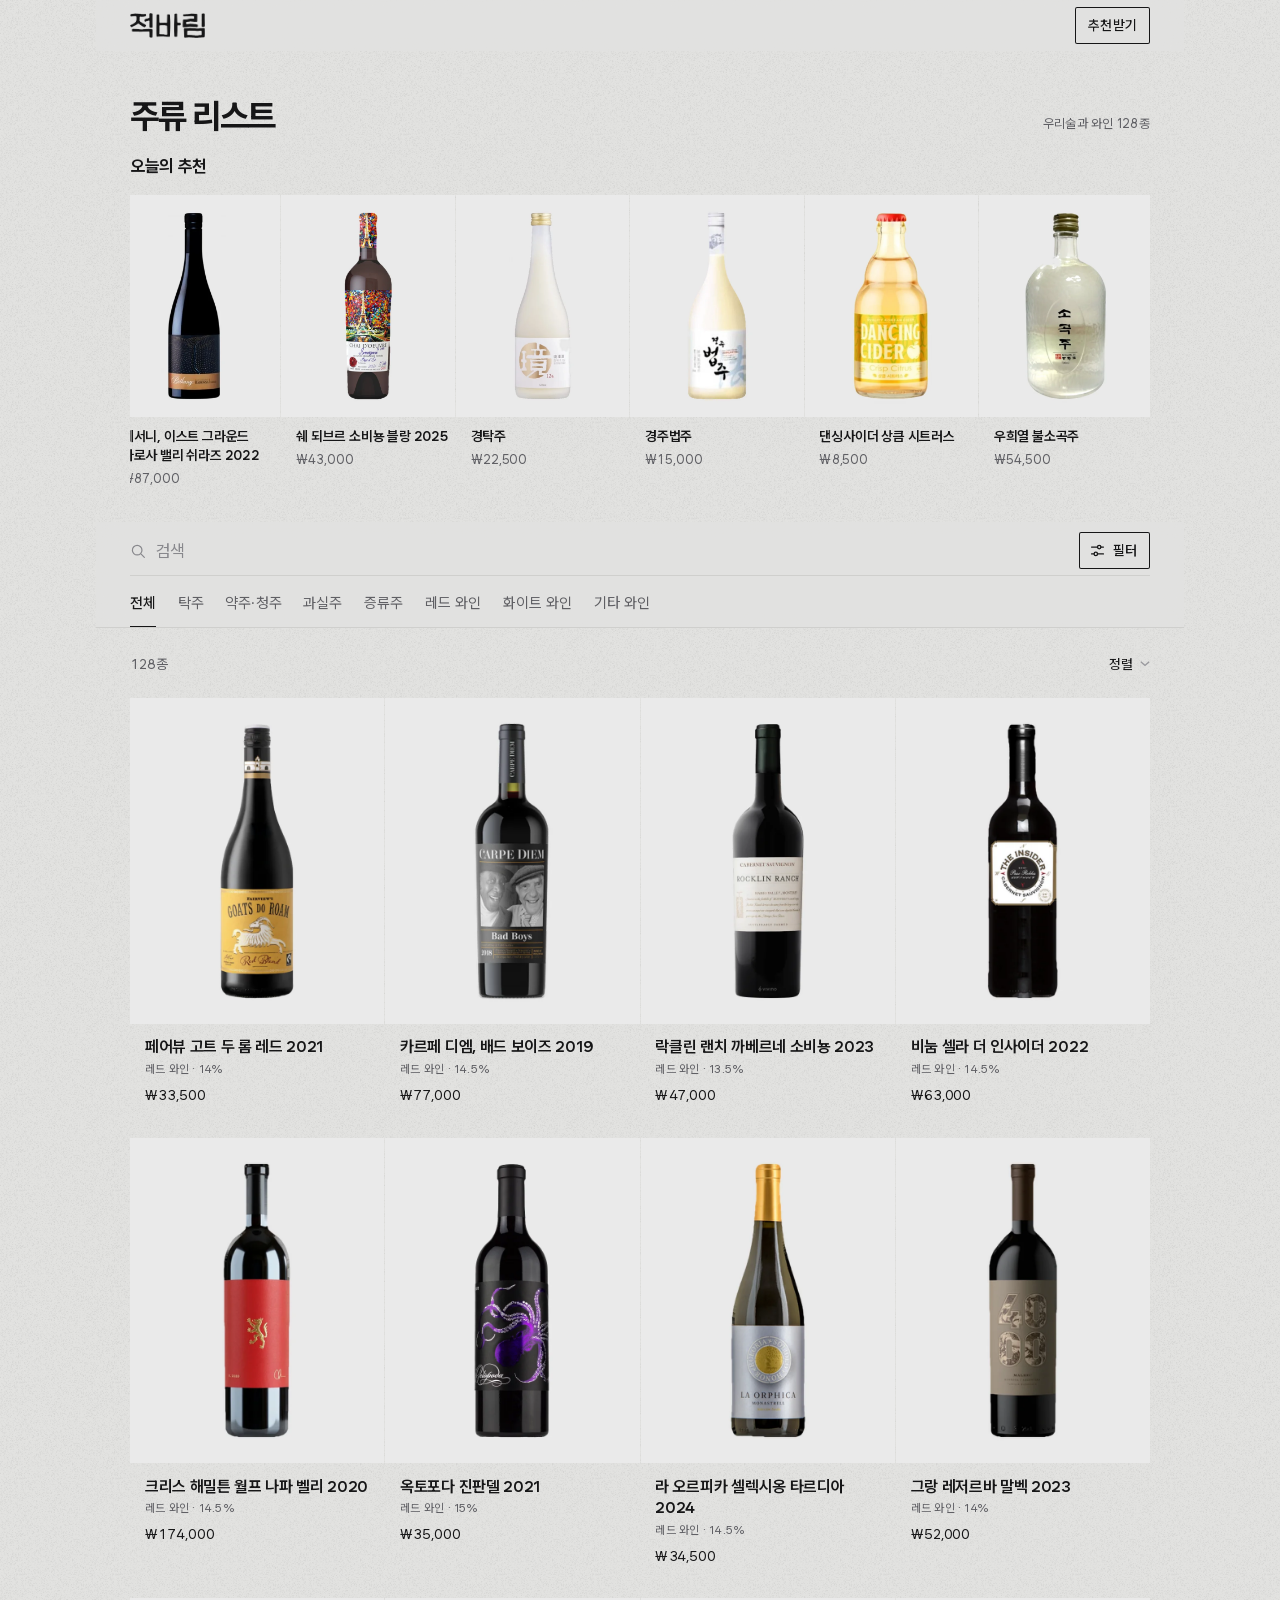
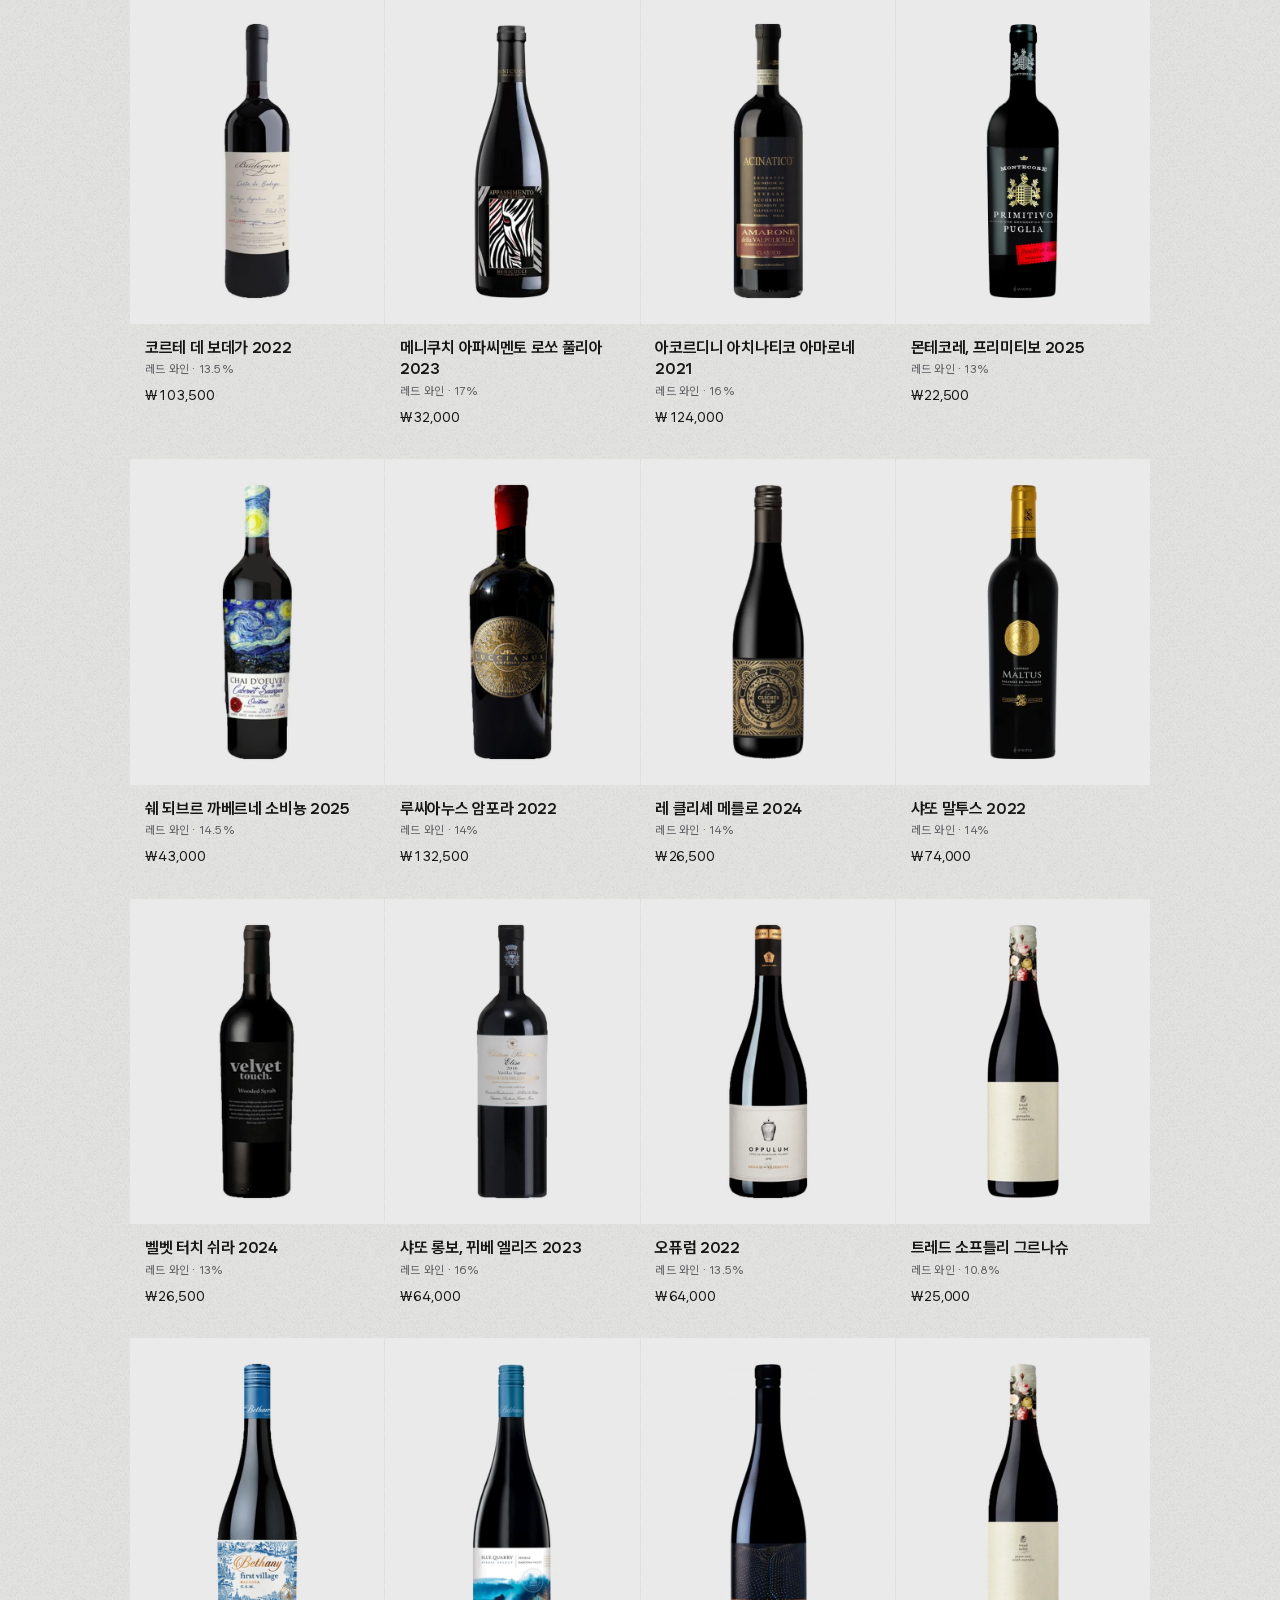
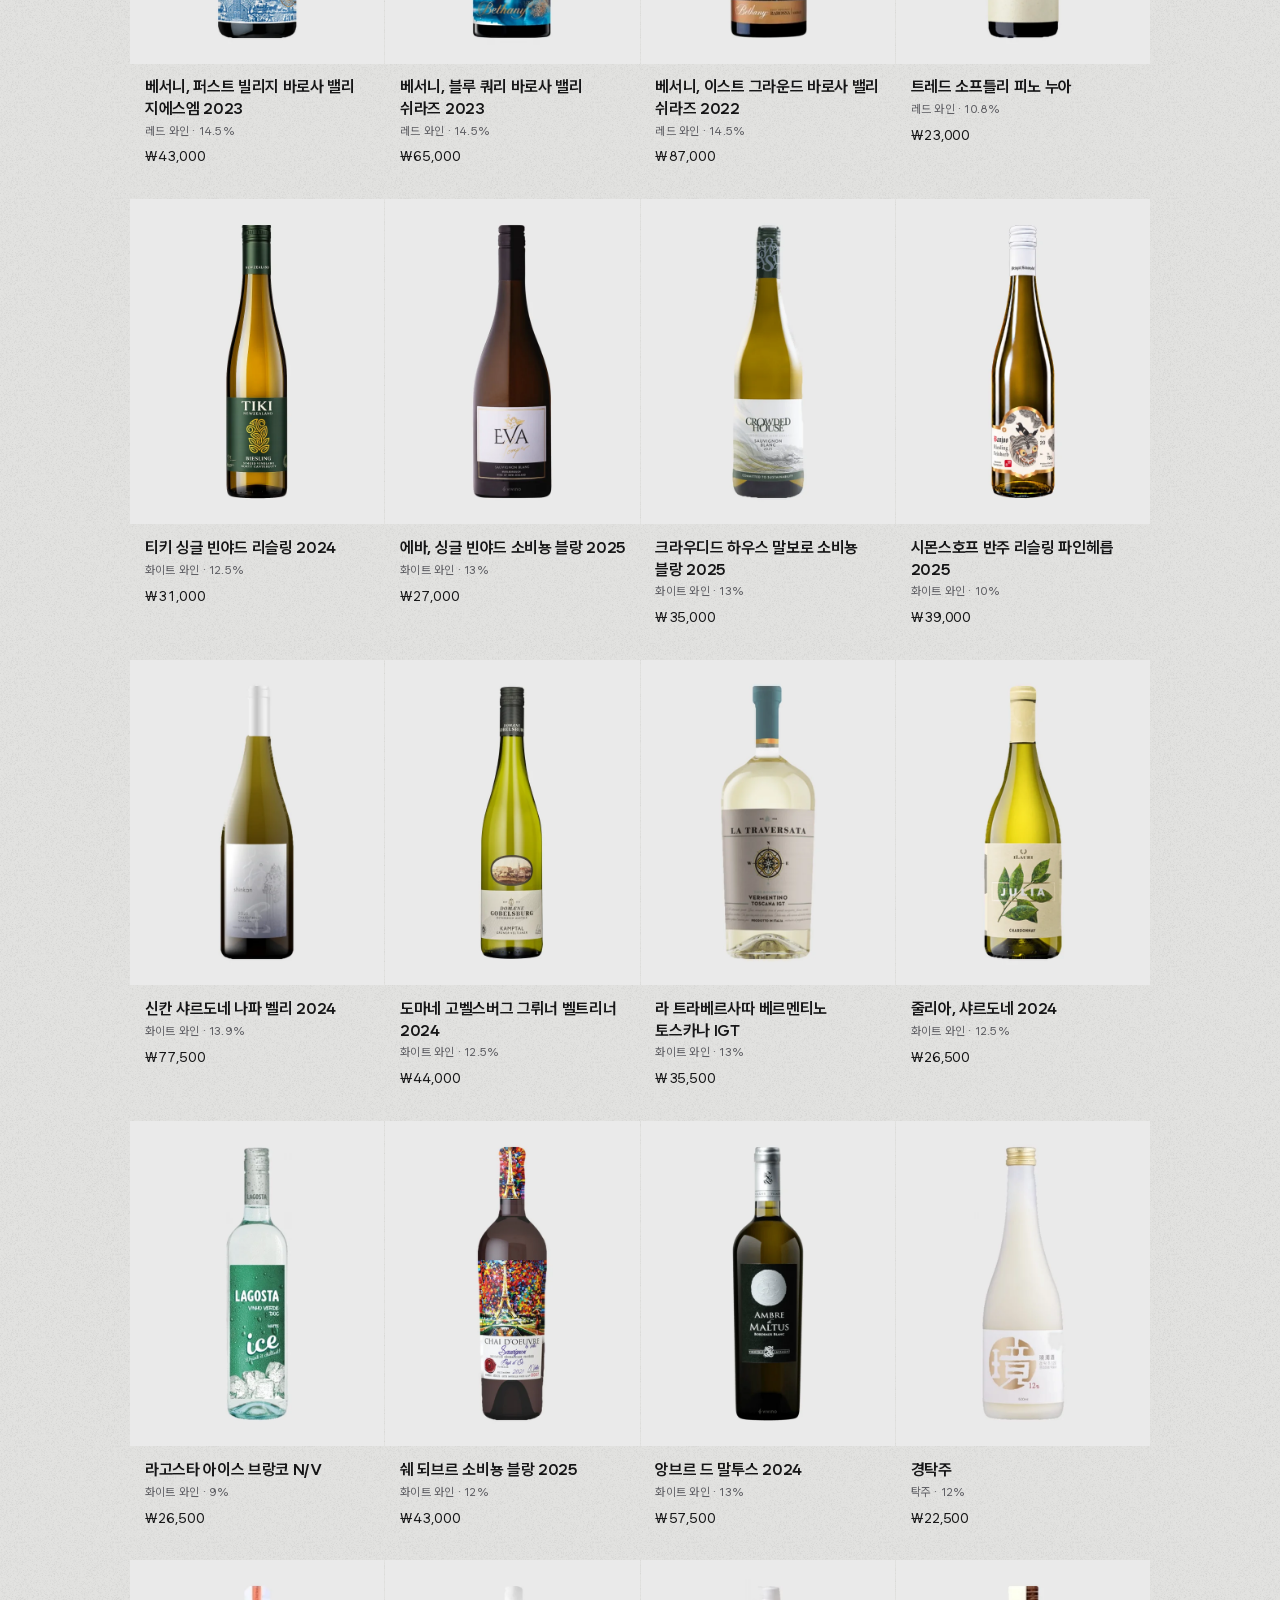
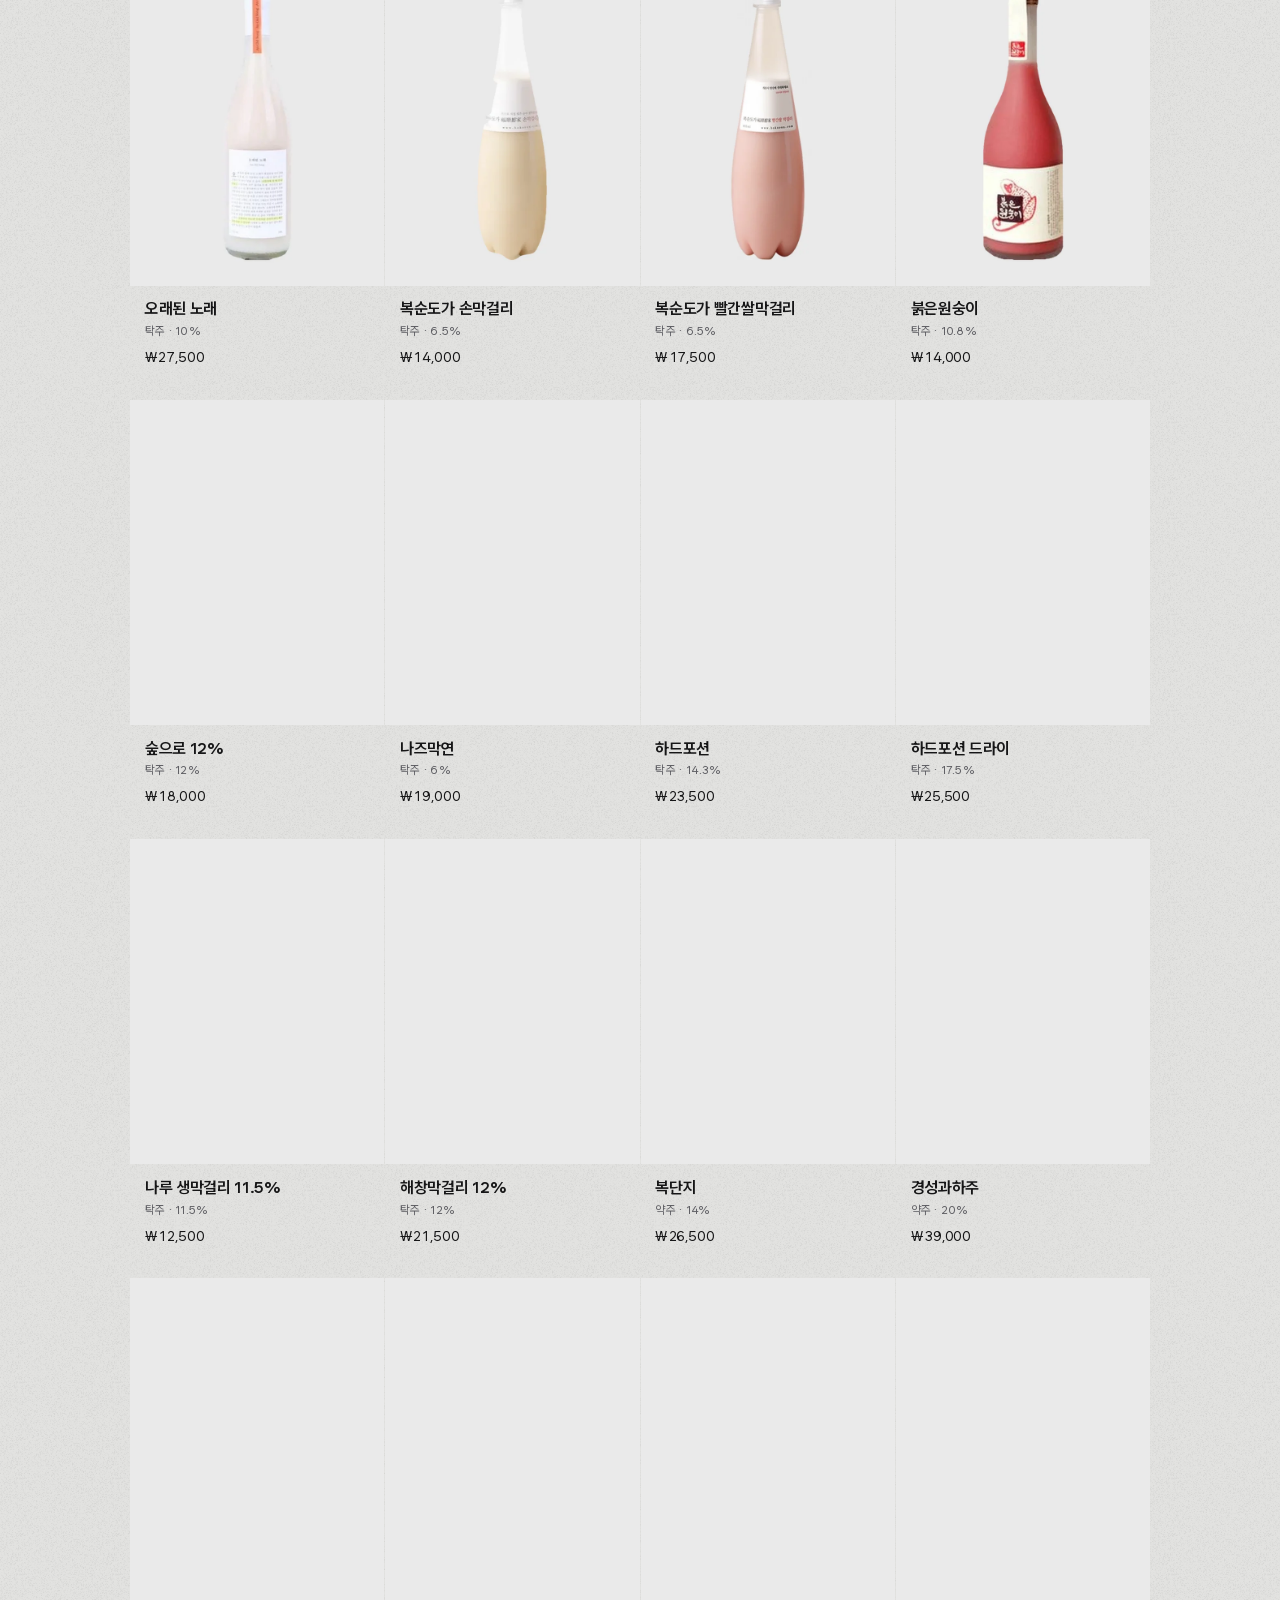
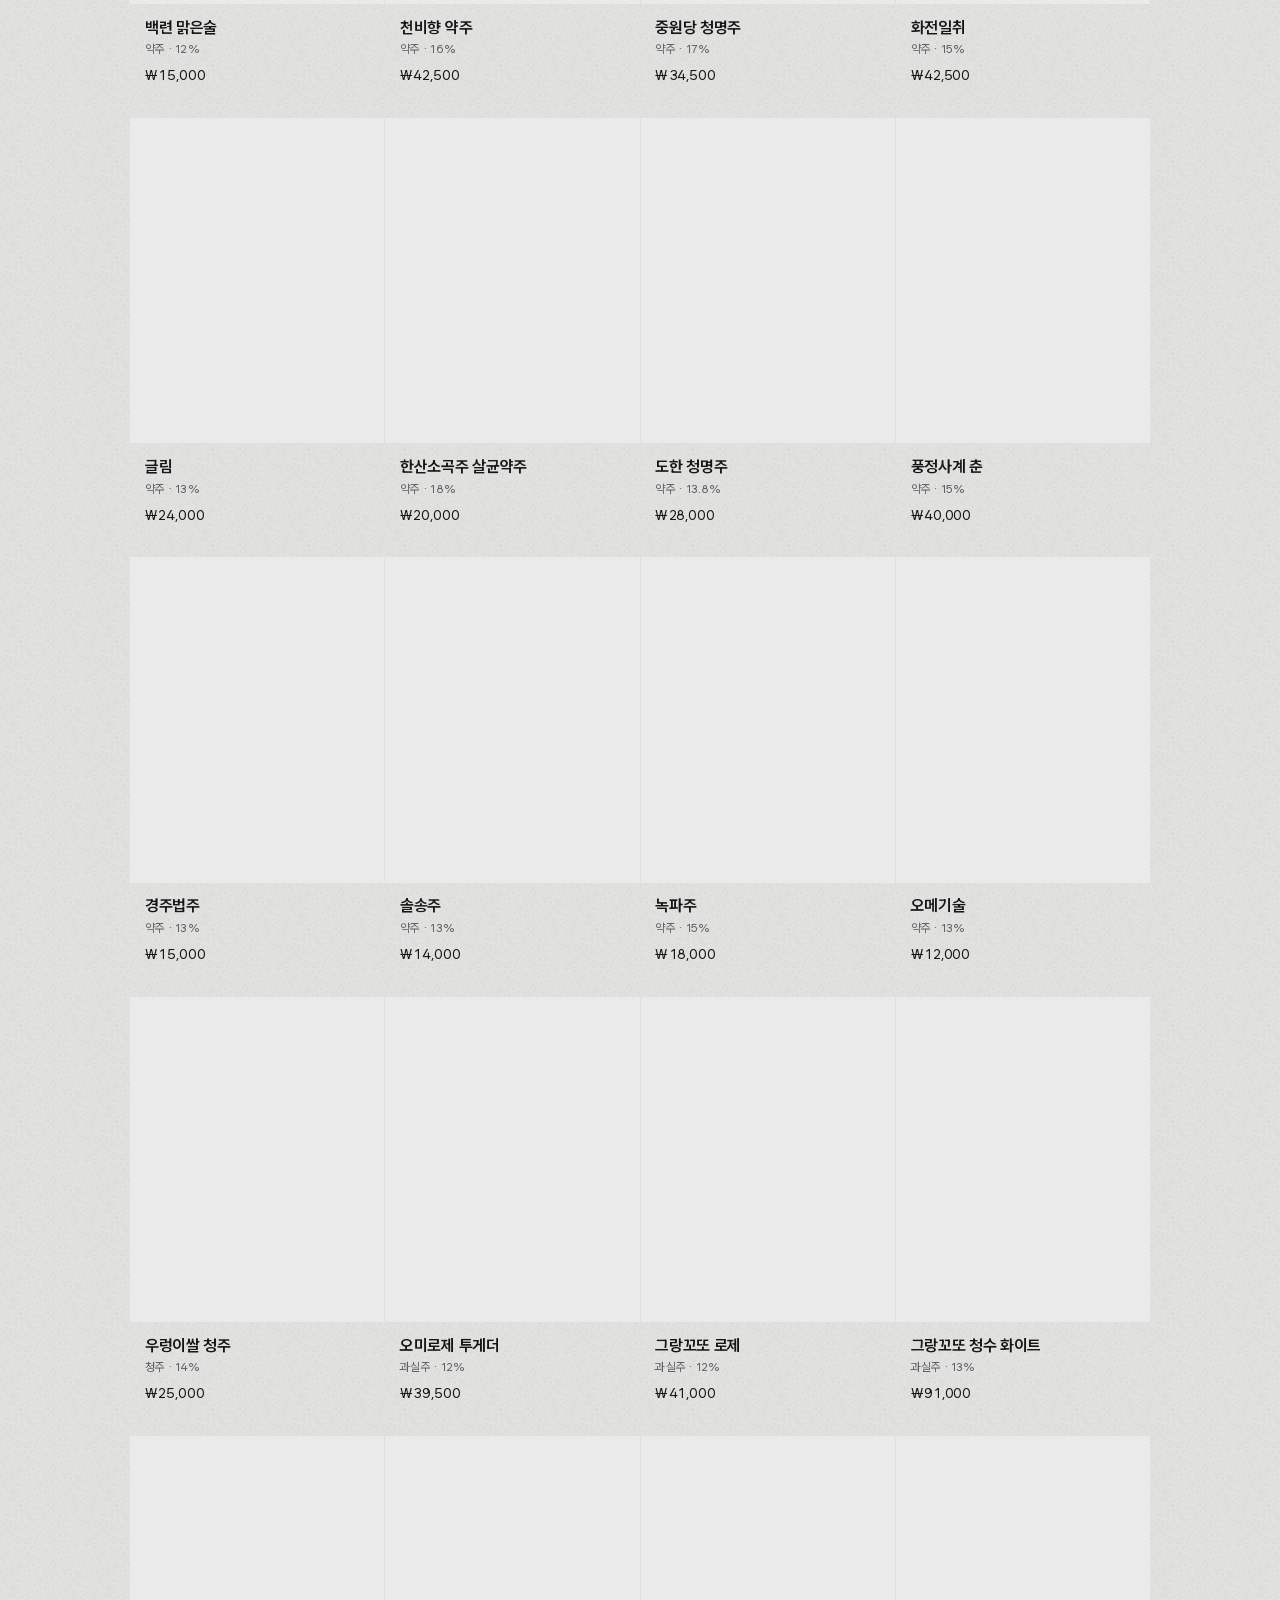
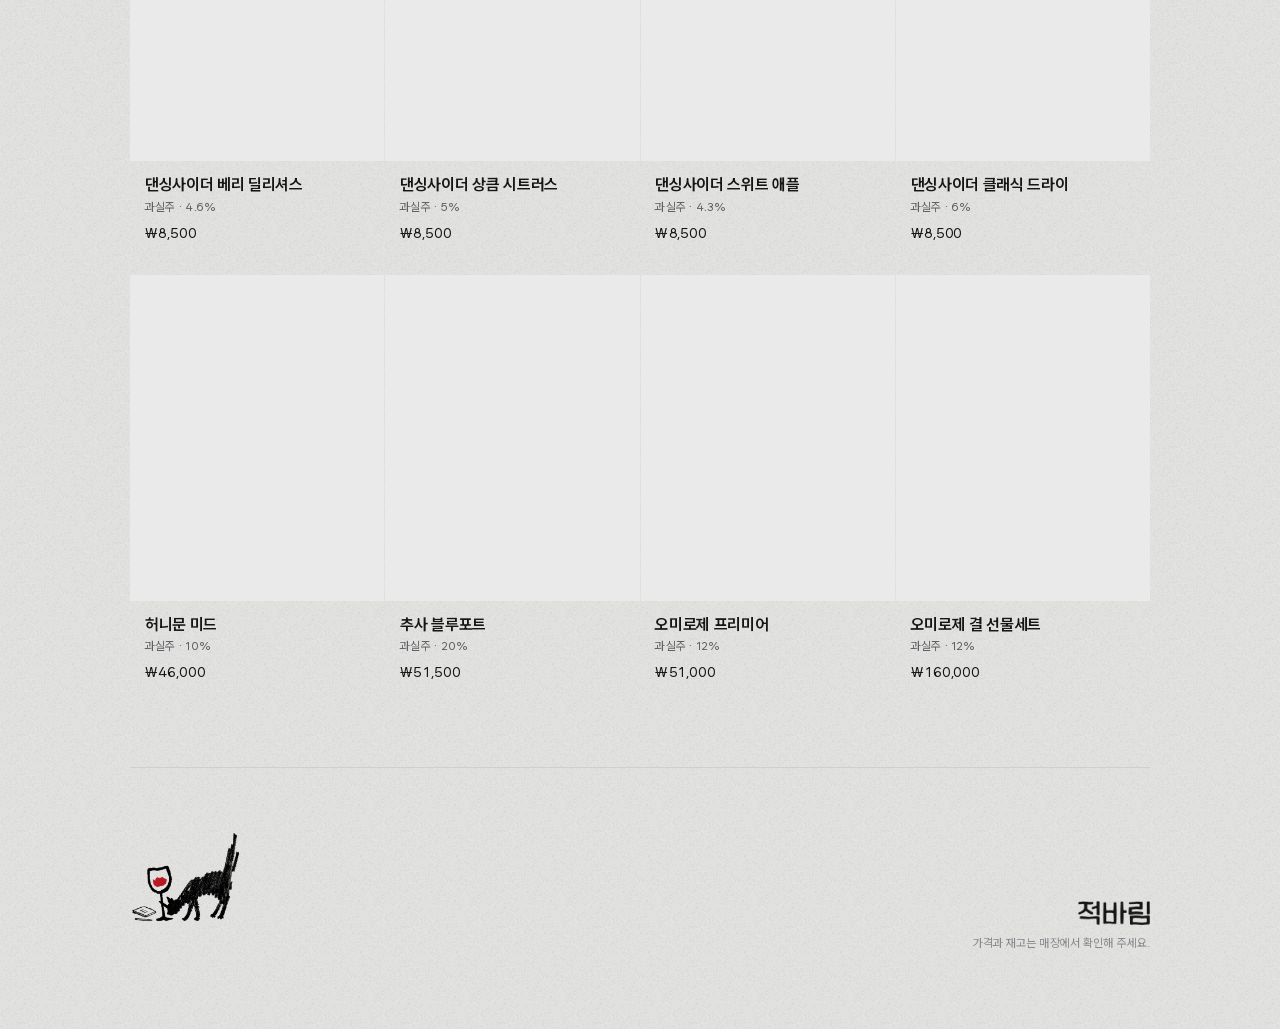
==== commit 70177675: "밝은 화면 배경 톤다운(#e2e2e0) Co-Authored-By: Claude Opus 5.5 <noreply@anthropic.com> Claude-Session: https:" ====
--- a/public/index.html
+++ b/public/index.html
@@ -1 +1 @@
-<!doctype html><html lang="ko"><head><meta charset="utf-8"><meta name="viewport" content="width=device-width,initial-scale=1,viewport-fit=cover"><meta name="theme-color" content="#f8f8f7" media="(prefers-color-scheme: light)"><meta name="theme-color" content="#18181a" media="(prefers-color-scheme: dark)"><meta name="color-scheme" content="light dark"><style>html{background:#f8f8f7}@media(prefers-color-scheme:dark){html{background:#18181a}}</style><title>적바림 — 주류 리스트</title><meta name="description" content="적바림의 우리술과 와인을 주종, 가격, 맛과 향으로 찾아보세요."><meta property="og:type" content="website"><meta property="og:site_name" content="적바림"><meta property="og:url" content="https://rapid-king-0272.jhpyeon1.workers.dev/"><meta property="og:title" content="적바림 — 주류 리스트"><meta property="og:description" content="적바림의 우리술과 와인을 주종, 가격, 맛과 향으로 찾아보세요."><meta property="og:image" content="https://rapid-king-0272.jhpyeon1.workers.dev/assets/og.png"><meta property="og:image:width" content="1200"><meta property="og:image:height" content="630"><meta name="twitter:card" content="summary_large_image"><link rel="icon" type="image/svg+xml" href="data:image/svg+xml,%3Csvg xmlns='http://www.w3.org/2000/svg' viewBox='0 0 32 32'%3E%3Crect width='32' height='32' fill='%23000'/%3E%3Ctext x='16' y='23' text-anchor='middle' font-size='20' font-weight='900' fill='%23f4f3ef'%3E적%3C/text%3E%3C/svg%3E"><link rel="preload" as="font" href="assets/WantedSansVariable.woff2" type="font/woff2" crossorigin><script src="performance.js?v=perf-1"></script><script>/* 매장 TV 브라우저는 가벼운 화면으로 보낸다 */if(/web[o0]s|netcast|smart[ -]?tv|lg browser/i.test(navigator.userAgent||'')&&!/[?&]render=full/.test(location.search))location.replace('kiosk/'+location.search+location.hash);</script><link rel="stylesheet" href="ui.css?v=v5-20261120-16"><script defer src="config.js?v=v5-20261120-16"></script><script defer src="db.js?v=v5-20261120-16"></script><script defer src="spots.js?v=v5-20261120-16"></script><script defer src="catalog.js?v=v5-20261120-16"></script><script defer src="list.js?v=v5-20261120-16"></script><script defer src="personality.js?v=v5-20261120-16"></script><script defer src="result-card.js?v=v5-20261120-16"></script><script defer src="app.js?v=v5-20261120-16"></script></head><body><div id="app"></div><dialog id="dialog"></dialog><dialog id="idle-dialog" class="idle-dialog" aria-labelledby="idle-title" aria-describedby="idle-message"><p class="eyebrow">잠시 쉬고 계신가요?</p><h2 id="idle-title">계속 살펴보실래요?</h2><p id="idle-message"><strong id="idle-seconds" role="timer">15</strong>초 뒤 처음 화면으로 돌아갑니다.</p><button class="primary" id="idle-continue">계속 보기</button><button class="outline-button" id="idle-home">처음으로 돌아가기</button></dialog><div id="toast" role="status" aria-live="polite"></div><noscript>자바스크립트를 켜 주세요.</noscript></body></html>
+<!doctype html><html lang="ko"><head><meta charset="utf-8"><meta name="viewport" content="width=device-width,initial-scale=1,viewport-fit=cover"><meta name="theme-color" content="#e2e2e0" media="(prefers-color-scheme: light)"><meta name="theme-color" content="#18181a" media="(prefers-color-scheme: dark)"><meta name="color-scheme" content="light dark"><style>html{background:#e2e2e0}@media(prefers-color-scheme:dark){html{background:#18181a}}</style><title>적바림 — 주류 리스트</title><meta name="description" content="적바림의 우리술과 와인을 주종, 가격, 맛과 향으로 찾아보세요."><meta property="og:type" content="website"><meta property="og:site_name" content="적바림"><meta property="og:url" content="https://rapid-king-0272.jhpyeon1.workers.dev/"><meta property="og:title" content="적바림 — 주류 리스트"><meta property="og:description" content="적바림의 우리술과 와인을 주종, 가격, 맛과 향으로 찾아보세요."><meta property="og:image" content="https://rapid-king-0272.jhpyeon1.workers.dev/assets/og.png"><meta property="og:image:width" content="1200"><meta property="og:image:height" content="630"><meta name="twitter:card" content="summary_large_image"><link rel="icon" type="image/svg+xml" href="data:image/svg+xml,%3Csvg xmlns='http://www.w3.org/2000/svg' viewBox='0 0 32 32'%3E%3Crect width='32' height='32' fill='%23000'/%3E%3Ctext x='16' y='23' text-anchor='middle' font-size='20' font-weight='900' fill='%23f4f3ef'%3E적%3C/text%3E%3C/svg%3E"><link rel="preload" as="font" href="assets/WantedSansVariable.woff2" type="font/woff2" crossorigin><script src="performance.js?v=perf-1"></script><script>/* 매장 TV 브라우저는 가벼운 화면으로 보낸다 */if(/web[o0]s|netcast|smart[ -]?tv|lg browser/i.test(navigator.userAgent||'')&&!/[?&]render=full/.test(location.search))location.replace('kiosk/'+location.search+location.hash);</script><link rel="stylesheet" href="ui.css?v=v5-20261120-17"><script defer src="config.js?v=v5-20261120-17"></script><script defer src="db.js?v=v5-20261120-17"></script><script defer src="spots.js?v=v5-20261120-17"></script><script defer src="catalog.js?v=v5-20261120-17"></script><script defer src="list.js?v=v5-20261120-17"></script><script defer src="personality.js?v=v5-20261120-17"></script><script defer src="result-card.js?v=v5-20261120-17"></script><script defer src="app.js?v=v5-20261120-17"></script></head><body><div id="app"></div><dialog id="dialog"></dialog><dialog id="idle-dialog" class="idle-dialog" aria-labelledby="idle-title" aria-describedby="idle-message"><p class="eyebrow">잠시 쉬고 계신가요?</p><h2 id="idle-title">계속 살펴보실래요?</h2><p id="idle-message"><strong id="idle-seconds" role="timer">15</strong>초 뒤 처음 화면으로 돌아갑니다.</p><button class="primary" id="idle-continue">계속 보기</button><button class="outline-button" id="idle-home">처음으로 돌아가기</button></dialog><div id="toast" role="status" aria-live="polite"></div><noscript>자바스크립트를 켜 주세요.</noscript></body></html>
--- a/public/ui.css
+++ b/public/ui.css
@@ -340,7 +340,7 @@
    바탕에는 고운 입자와 위에서 내려오는 빛, 병은 언제나 밝은 배경지 위에 그림자와 함께 놓인다.
    이름과 제목은 명조, 숫자와 설명은 고딕. 진열은 화면 끝까지 붙이고 가는 선으로만 나눈다. */
 :root{--serif:inherit;
-  --bg:#f8f8f7;--bg-veil:rgba(248,248,247,.84);--tile:#efeff0;--ink:#161617;--sub:#66666b;--faint:#97979c;--line:#dededf;--on-ink:#fff;
+  --bg:#e2e2e0;--bg-veil:rgba(226,226,224,.84);--tile:#efeff0;--ink:#161617;--sub:#5f5f64;--faint:#88888d;--line:#cfcfcd;--on-ink:#fff;
   --st1:#fefefe;--st2:#f2f2f3;--st3:#e3e3e5;--floor:rgba(20,20,24,.26);--pool:rgba(255,255,255,.9)}
 @media(prefers-color-scheme:dark){:root{--bg:#18181a;--bg-veil:rgba(24,24,26,.84);--tile:#262628;--ink:#f3f3f1;--sub:#a3a3a6;--faint:#737377;--line:#333336;--on-ink:#18181a;
   --st1:#f4f4f4;--st2:#e4e4e5;--st3:#cdcdd0;--floor:rgba(10,10,14,.34);--pool:rgba(255,255,255,.075)}}
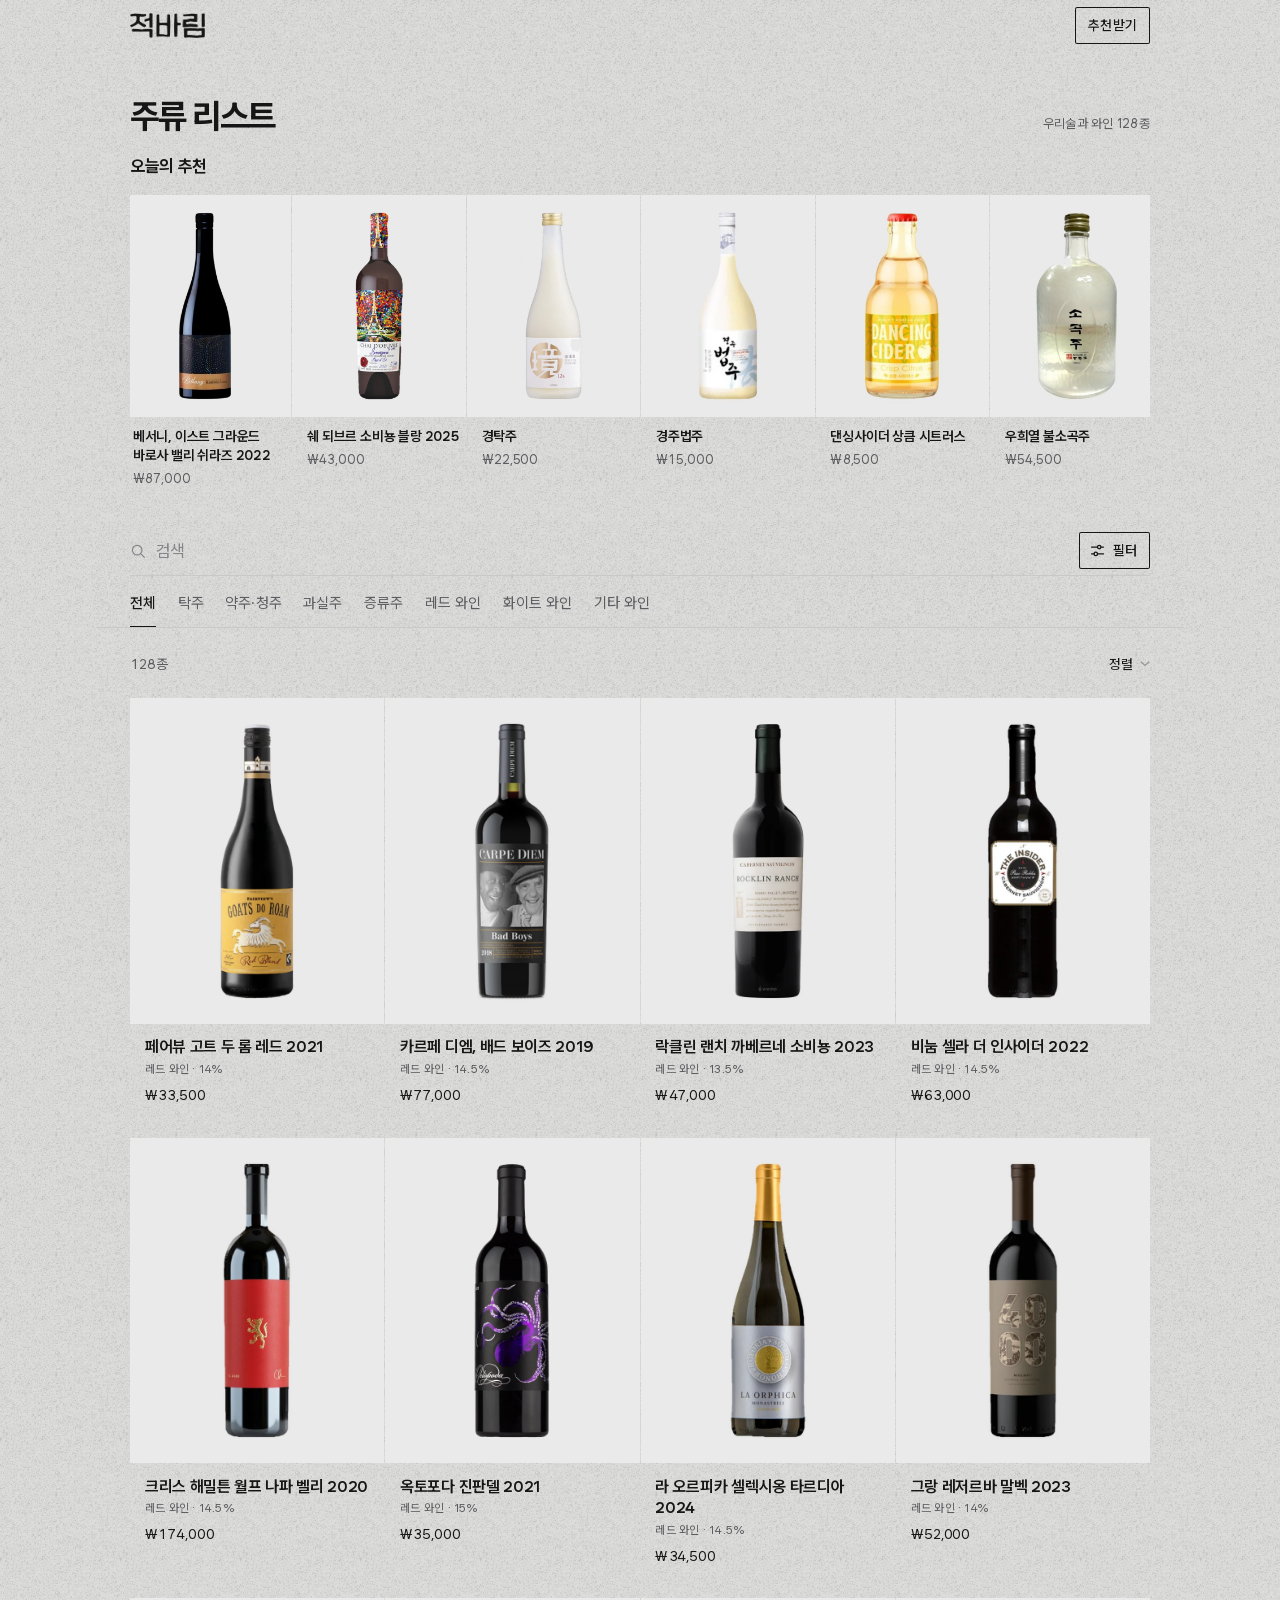
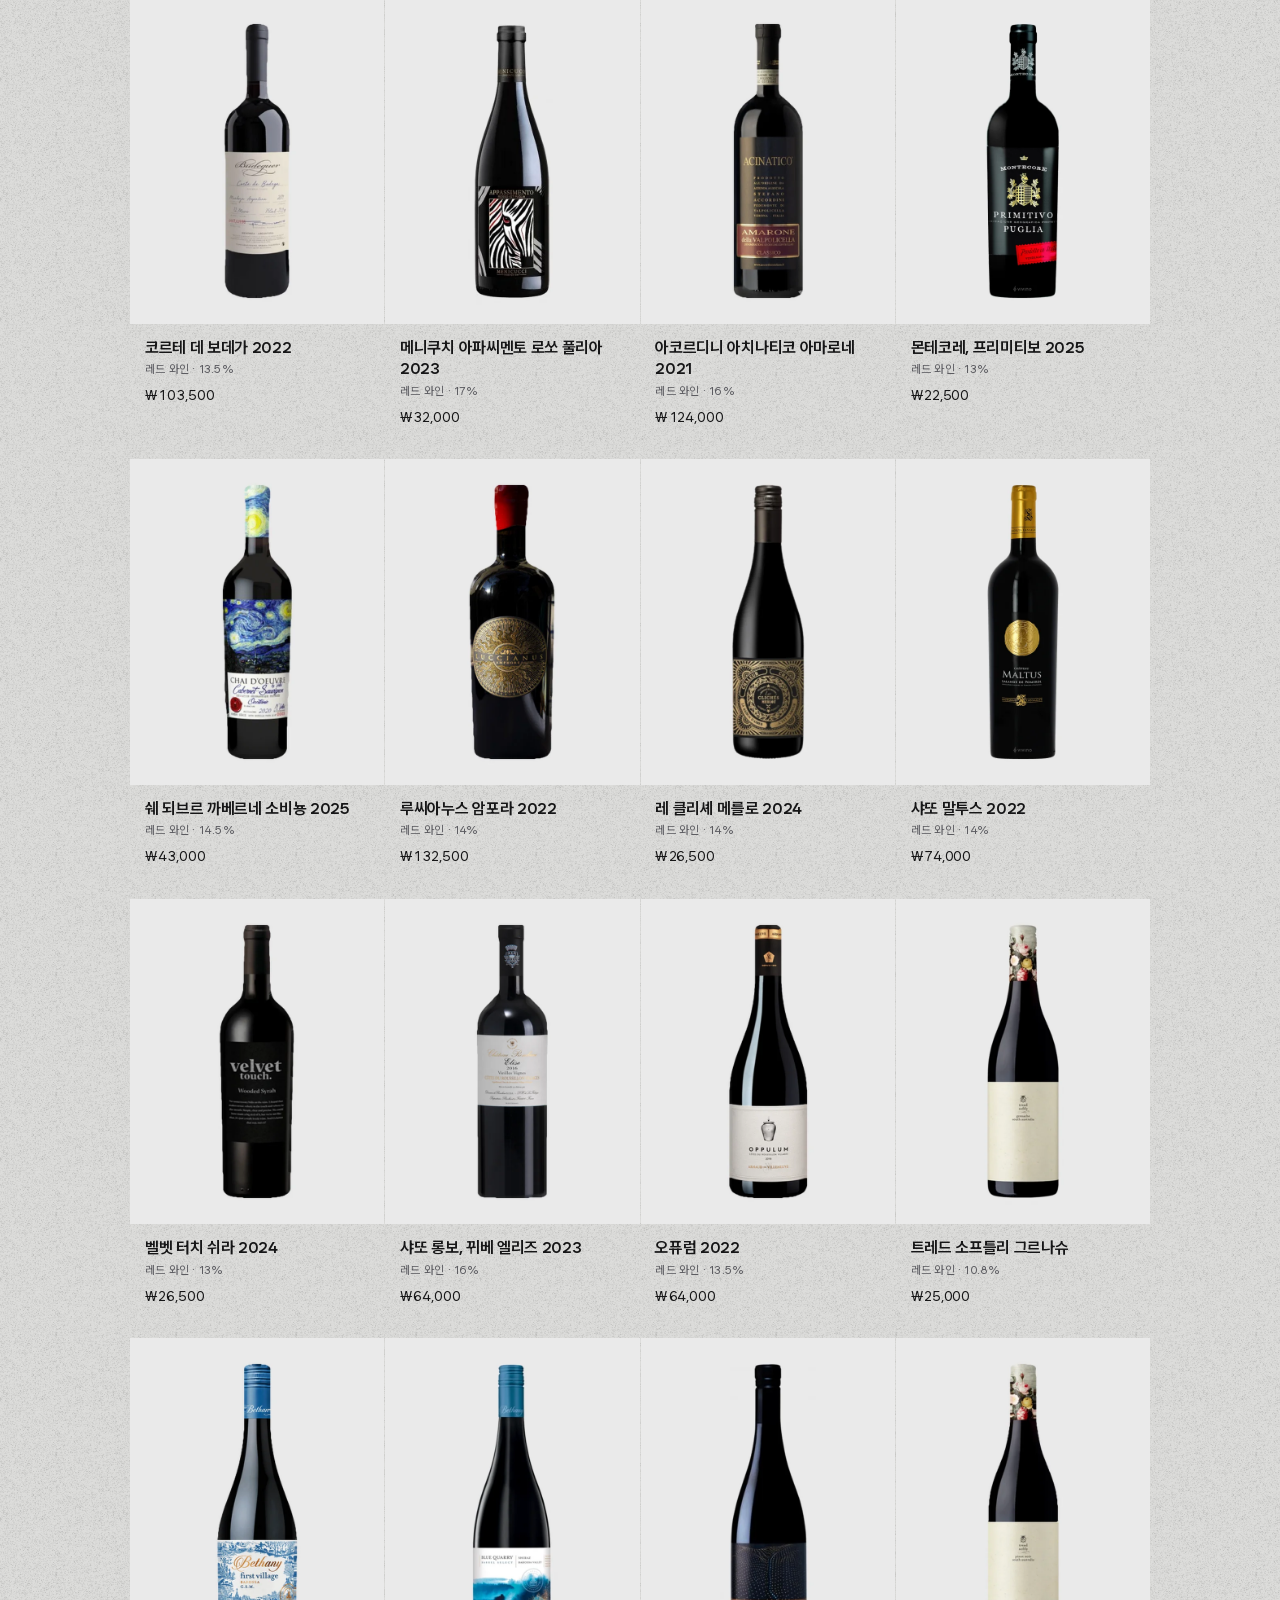
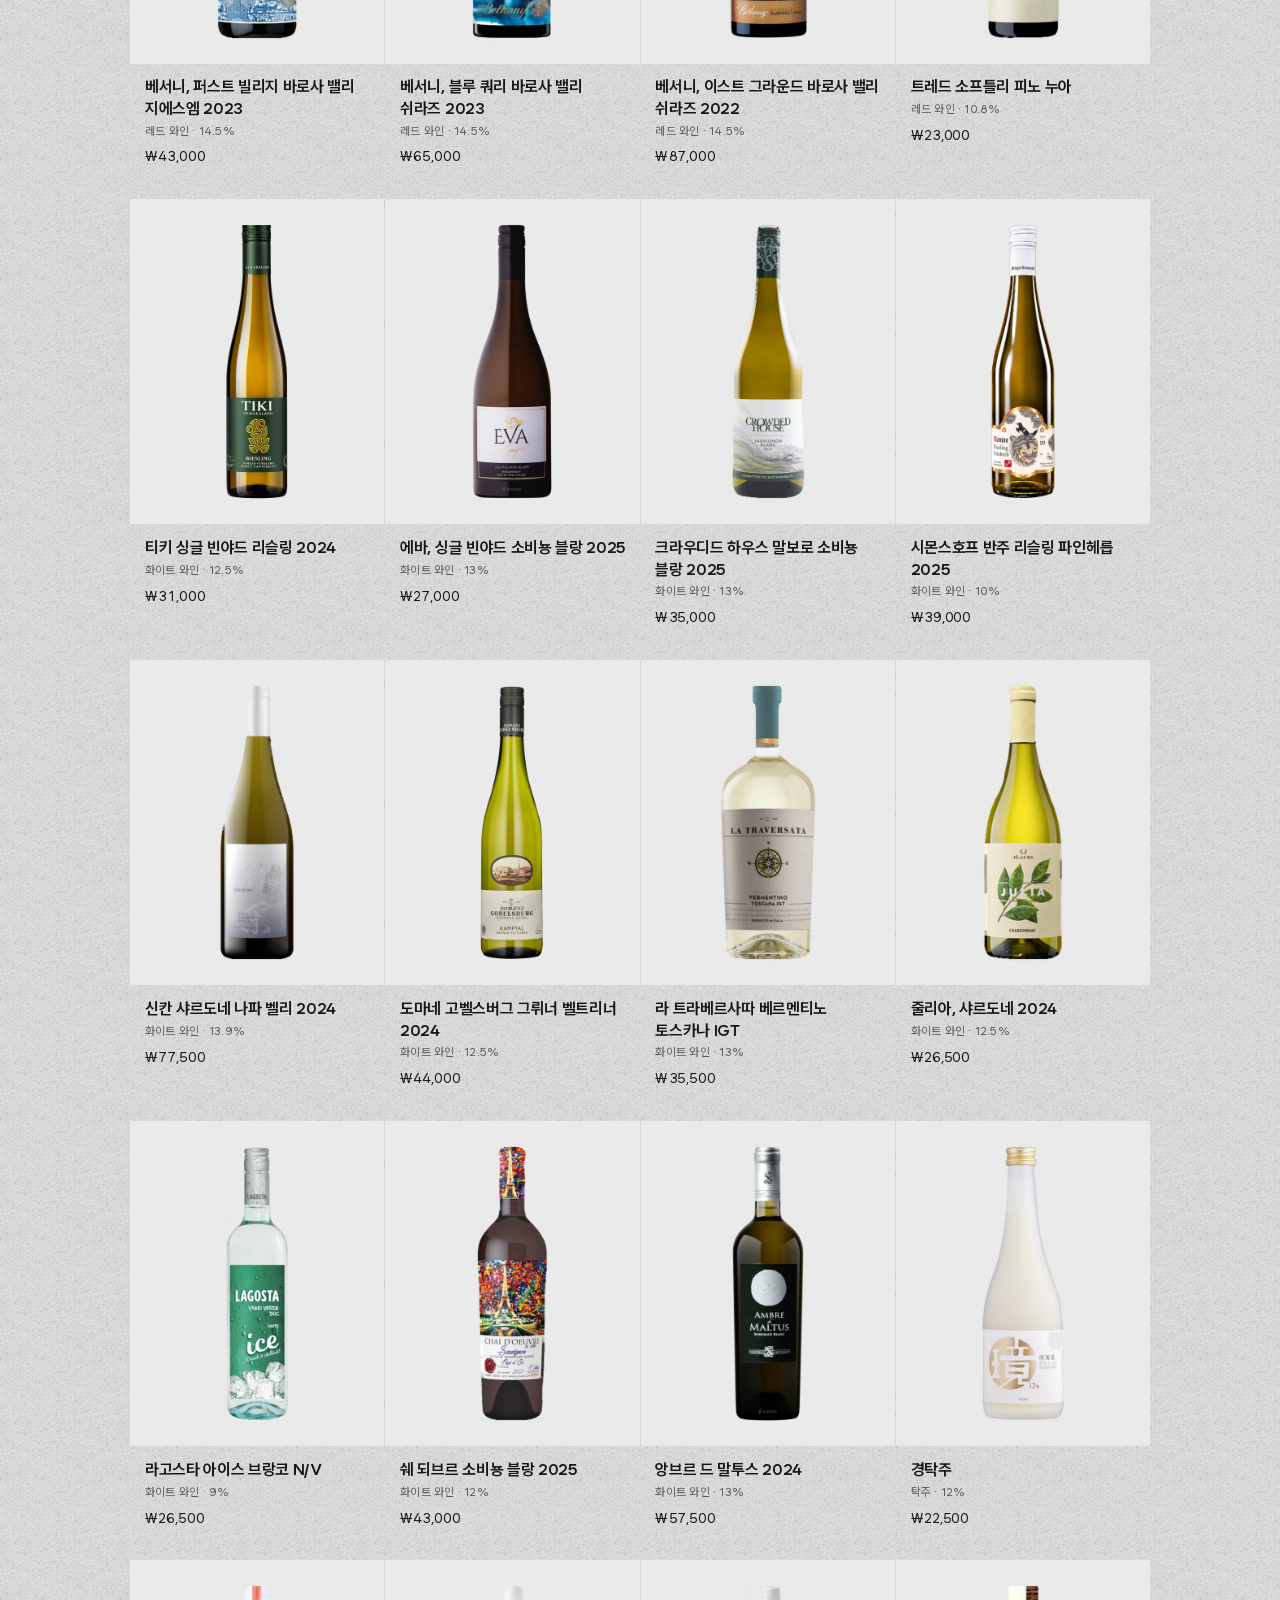
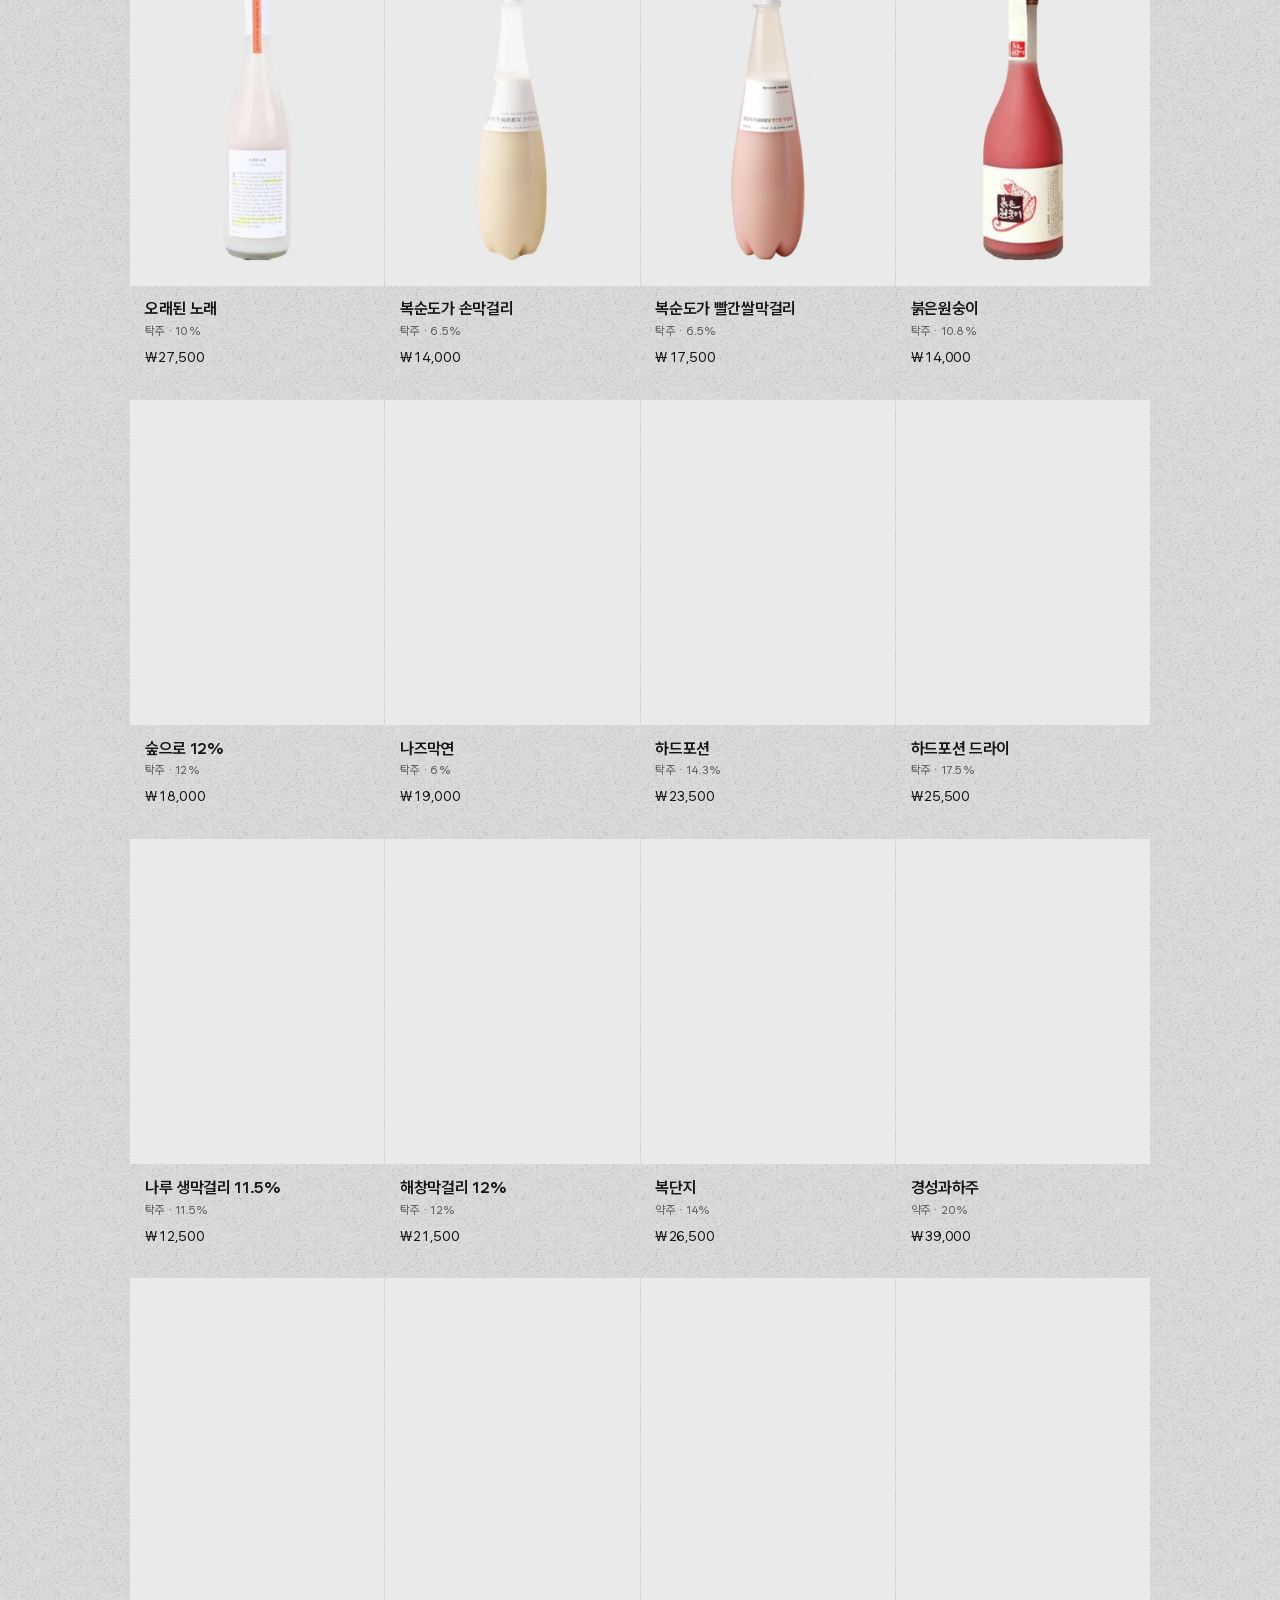
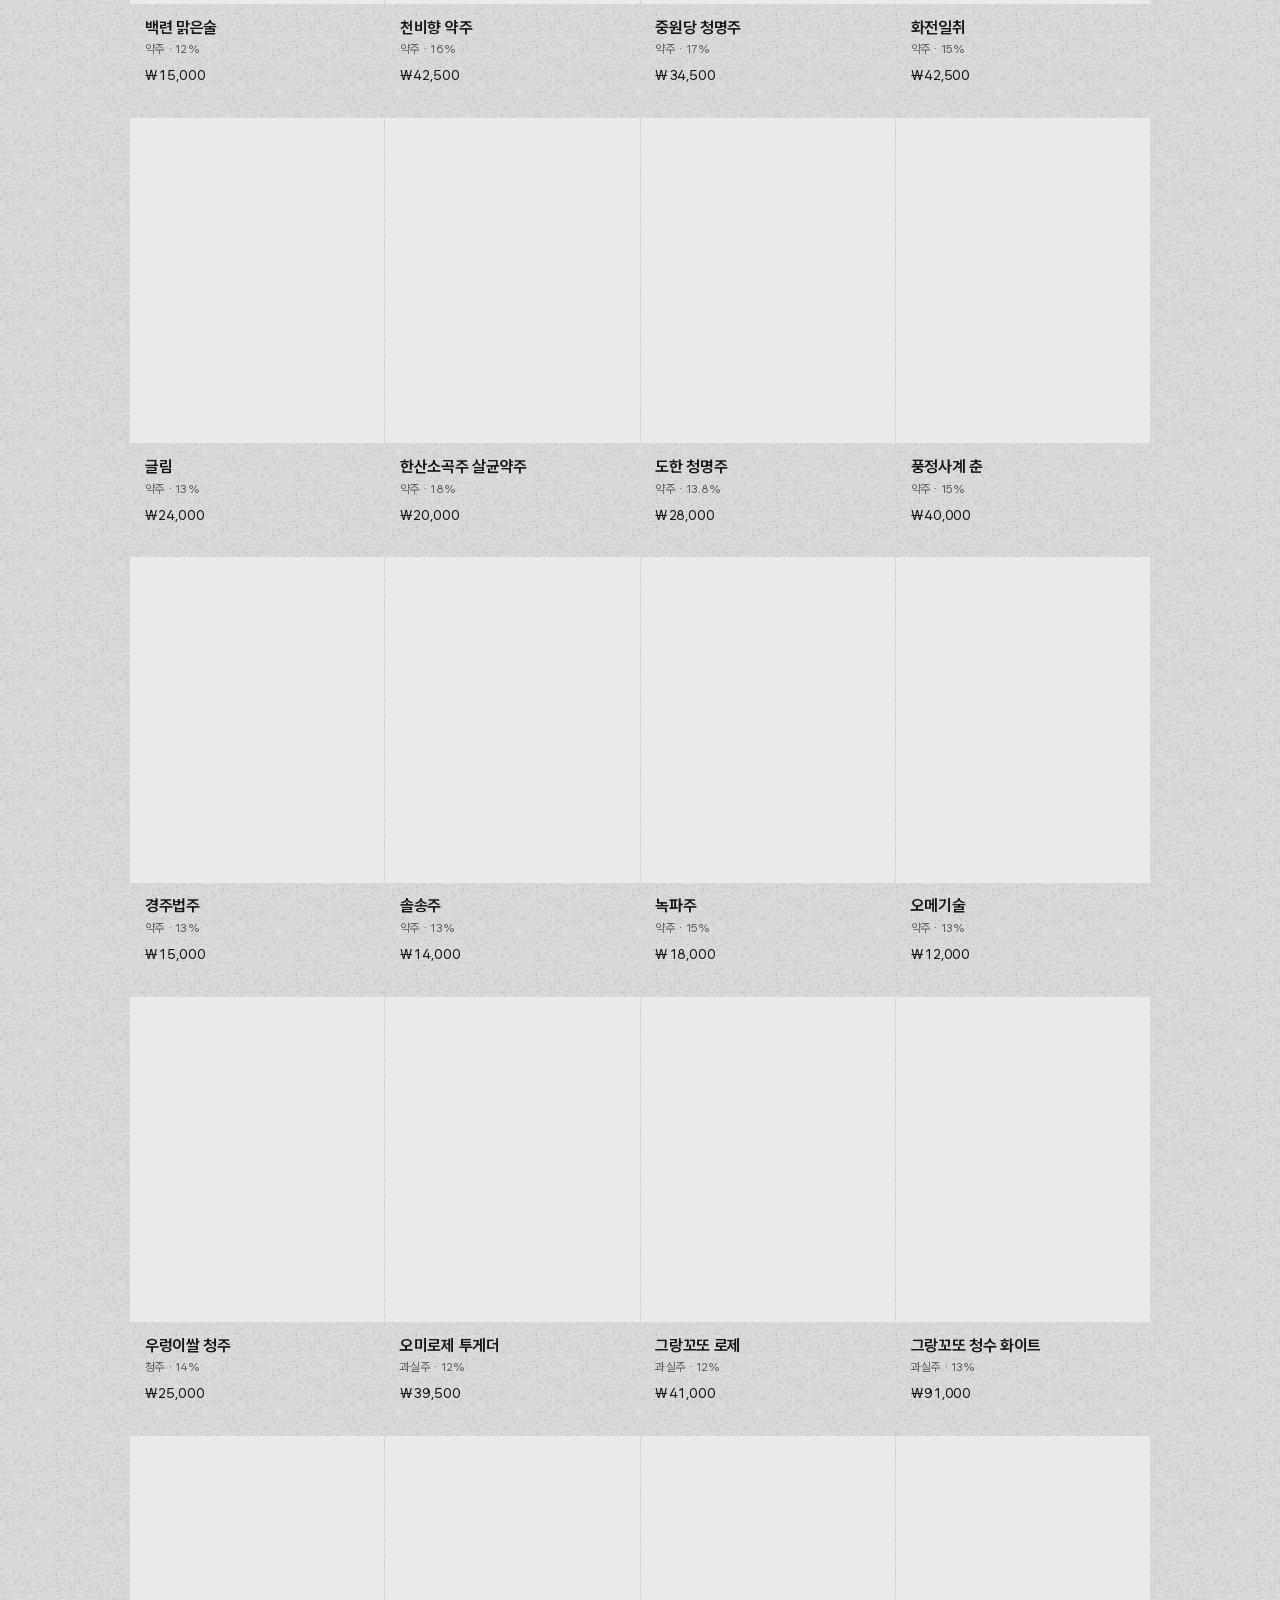
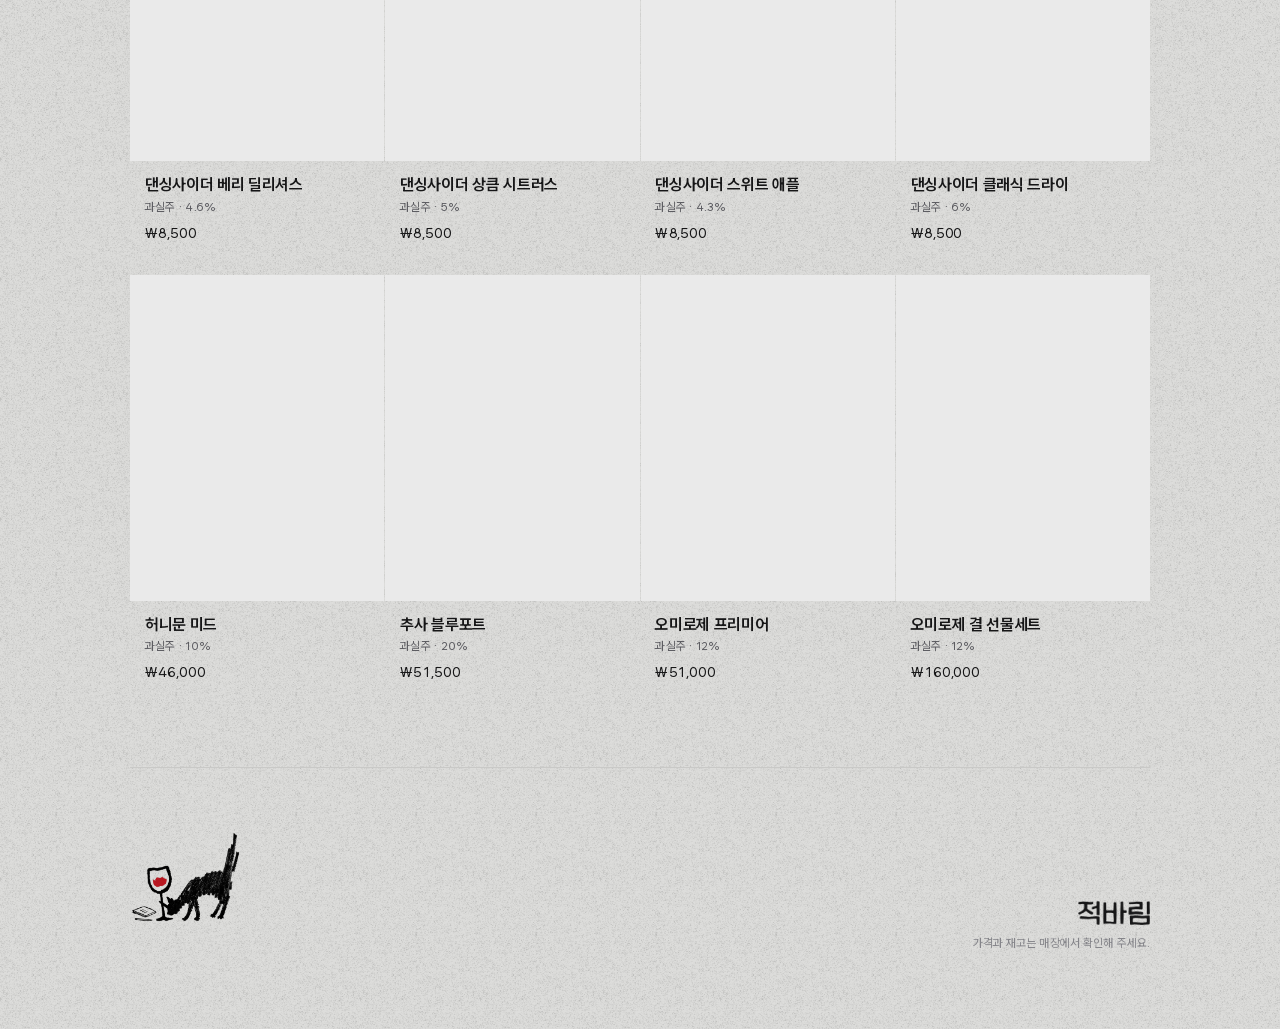
==== commit b89024f4: "밝은 화면: 바탕 한 단계 더 낮추고 전용 질감 추가 Co-Authored-By: Claude Opus 5.5 <noreply@anthropic.com> Claude-Session" ====
--- a/public/index.html
+++ b/public/index.html
@@ -1 +1 @@
-<!doctype html><html lang="ko"><head><meta charset="utf-8"><meta name="viewport" content="width=device-width,initial-scale=1,viewport-fit=cover"><meta name="theme-color" content="#e2e2e0" media="(prefers-color-scheme: light)"><meta name="theme-color" content="#18181a" media="(prefers-color-scheme: dark)"><meta name="color-scheme" content="light dark"><style>html{background:#e2e2e0}@media(prefers-color-scheme:dark){html{background:#18181a}}</style><title>적바림 — 주류 리스트</title><meta name="description" content="적바림의 우리술과 와인을 주종, 가격, 맛과 향으로 찾아보세요."><meta property="og:type" content="website"><meta property="og:site_name" content="적바림"><meta property="og:url" content="https://rapid-king-0272.jhpyeon1.workers.dev/"><meta property="og:title" content="적바림 — 주류 리스트"><meta property="og:description" content="적바림의 우리술과 와인을 주종, 가격, 맛과 향으로 찾아보세요."><meta property="og:image" content="https://rapid-king-0272.jhpyeon1.workers.dev/assets/og.png"><meta property="og:image:width" content="1200"><meta property="og:image:height" content="630"><meta name="twitter:card" content="summary_large_image"><link rel="icon" type="image/svg+xml" href="data:image/svg+xml,%3Csvg xmlns='http://www.w3.org/2000/svg' viewBox='0 0 32 32'%3E%3Crect width='32' height='32' fill='%23000'/%3E%3Ctext x='16' y='23' text-anchor='middle' font-size='20' font-weight='900' fill='%23f4f3ef'%3E적%3C/text%3E%3C/svg%3E"><link rel="preload" as="font" href="assets/WantedSansVariable.woff2" type="font/woff2" crossorigin><script src="performance.js?v=perf-1"></script><script>/* 매장 TV 브라우저는 가벼운 화면으로 보낸다 */if(/web[o0]s|netcast|smart[ -]?tv|lg browser/i.test(navigator.userAgent||'')&&!/[?&]render=full/.test(location.search))location.replace('kiosk/'+location.search+location.hash);</script><link rel="stylesheet" href="ui.css?v=v5-20261120-17"><script defer src="config.js?v=v5-20261120-17"></script><script defer src="db.js?v=v5-20261120-17"></script><script defer src="spots.js?v=v5-20261120-17"></script><script defer src="catalog.js?v=v5-20261120-17"></script><script defer src="list.js?v=v5-20261120-17"></script><script defer src="personality.js?v=v5-20261120-17"></script><script defer src="result-card.js?v=v5-20261120-17"></script><script defer src="app.js?v=v5-20261120-17"></script></head><body><div id="app"></div><dialog id="dialog"></dialog><dialog id="idle-dialog" class="idle-dialog" aria-labelledby="idle-title" aria-describedby="idle-message"><p class="eyebrow">잠시 쉬고 계신가요?</p><h2 id="idle-title">계속 살펴보실래요?</h2><p id="idle-message"><strong id="idle-seconds" role="timer">15</strong>초 뒤 처음 화면으로 돌아갑니다.</p><button class="primary" id="idle-continue">계속 보기</button><button class="outline-button" id="idle-home">처음으로 돌아가기</button></dialog><div id="toast" role="status" aria-live="polite"></div><noscript>자바스크립트를 켜 주세요.</noscript></body></html>
+<!doctype html><html lang="ko"><head><meta charset="utf-8"><meta name="viewport" content="width=device-width,initial-scale=1,viewport-fit=cover"><meta name="theme-color" content="#dcdcda" media="(prefers-color-scheme: light)"><meta name="theme-color" content="#18181a" media="(prefers-color-scheme: dark)"><meta name="color-scheme" content="light dark"><style>html{background:#dcdcda}@media(prefers-color-scheme:dark){html{background:#18181a}}</style><title>적바림 — 주류 리스트</title><meta name="description" content="적바림의 우리술과 와인을 주종, 가격, 맛과 향으로 찾아보세요."><meta property="og:type" content="website"><meta property="og:site_name" content="적바림"><meta property="og:url" content="https://rapid-king-0272.jhpyeon1.workers.dev/"><meta property="og:title" content="적바림 — 주류 리스트"><meta property="og:description" content="적바림의 우리술과 와인을 주종, 가격, 맛과 향으로 찾아보세요."><meta property="og:image" content="https://rapid-king-0272.jhpyeon1.workers.dev/assets/og.png"><meta property="og:image:width" content="1200"><meta property="og:image:height" content="630"><meta name="twitter:card" content="summary_large_image"><link rel="icon" type="image/svg+xml" href="data:image/svg+xml,%3Csvg xmlns='http://www.w3.org/2000/svg' viewBox='0 0 32 32'%3E%3Crect width='32' height='32' fill='%23000'/%3E%3Ctext x='16' y='23' text-anchor='middle' font-size='20' font-weight='900' fill='%23f4f3ef'%3E적%3C/text%3E%3C/svg%3E"><link rel="preload" as="font" href="assets/WantedSansVariable.woff2" type="font/woff2" crossorigin><script src="performance.js?v=perf-1"></script><script>/* 매장 TV 브라우저는 가벼운 화면으로 보낸다 */if(/web[o0]s|netcast|smart[ -]?tv|lg browser/i.test(navigator.userAgent||'')&&!/[?&]render=full/.test(location.search))location.replace('kiosk/'+location.search+location.hash);</script><link rel="stylesheet" href="ui.css?v=v5-20261120-18"><script defer src="config.js?v=v5-20261120-18"></script><script defer src="db.js?v=v5-20261120-18"></script><script defer src="spots.js?v=v5-20261120-18"></script><script defer src="catalog.js?v=v5-20261120-18"></script><script defer src="list.js?v=v5-20261120-18"></script><script defer src="personality.js?v=v5-20261120-18"></script><script defer src="result-card.js?v=v5-20261120-18"></script><script defer src="app.js?v=v5-20261120-18"></script></head><body><div id="app"></div><dialog id="dialog"></dialog><dialog id="idle-dialog" class="idle-dialog" aria-labelledby="idle-title" aria-describedby="idle-message"><p class="eyebrow">잠시 쉬고 계신가요?</p><h2 id="idle-title">계속 살펴보실래요?</h2><p id="idle-message"><strong id="idle-seconds" role="timer">15</strong>초 뒤 처음 화면으로 돌아갑니다.</p><button class="primary" id="idle-continue">계속 보기</button><button class="outline-button" id="idle-home">처음으로 돌아가기</button></dialog><div id="toast" role="status" aria-live="polite"></div><noscript>자바스크립트를 켜 주세요.</noscript></body></html>
--- a/public/ui.css
+++ b/public/ui.css
@@ -340,7 +340,7 @@
    바탕에는 고운 입자와 위에서 내려오는 빛, 병은 언제나 밝은 배경지 위에 그림자와 함께 놓인다.
    이름과 제목은 명조, 숫자와 설명은 고딕. 진열은 화면 끝까지 붙이고 가는 선으로만 나눈다. */
 :root{--serif:inherit;
-  --bg:#e2e2e0;--bg-veil:rgba(226,226,224,.84);--tile:#efeff0;--ink:#161617;--sub:#5f5f64;--faint:#88888d;--line:#cfcfcd;--on-ink:#fff;
+  --bg:#dcdcda;--bg-veil:rgba(220,220,218,.84);--tile:#efeff0;--ink:#161617;--sub:#5c5c61;--faint:#85858a;--line:#c9c9c7;--on-ink:#fff;
   --st1:#fefefe;--st2:#f2f2f3;--st3:#e3e3e5;--floor:rgba(20,20,24,.26);--pool:rgba(255,255,255,.9)}
 @media(prefers-color-scheme:dark){:root{--bg:#18181a;--bg-veil:rgba(24,24,26,.84);--tile:#262628;--ink:#f3f3f1;--sub:#a3a3a6;--faint:#737377;--line:#333336;--on-ink:#18181a;
   --st1:#f4f4f4;--st2:#e4e4e5;--st3:#cdcdd0;--floor:rgba(10,10,14,.34);--pool:rgba(255,255,255,.075)}}
@@ -624,3 +624,6 @@
 .bar-tools{border-top:0;border-bottom:1px solid var(--line)}
 .bar .cats{margin-top:.25rem}
 .find input:focus,.find input:focus-visible{outline:none}
+
+/* 밝은 화면 질감: 밝은 바탕에서는 기존 입자가 묻혀서, 어두운 입자를 더 진하게 깐 전용 질감을 쓴다 */
+@media(prefers-color-scheme:light){html:not(.is-kiosk) body,html:not(.is-kiosk) .top,html:not(.is-kiosk) .bar,html:not(.is-kiosk) .filter-bar,html:not(.is-kiosk) dialog{background-image:url('assets/grain-light.png');background-size:120px 120px}}
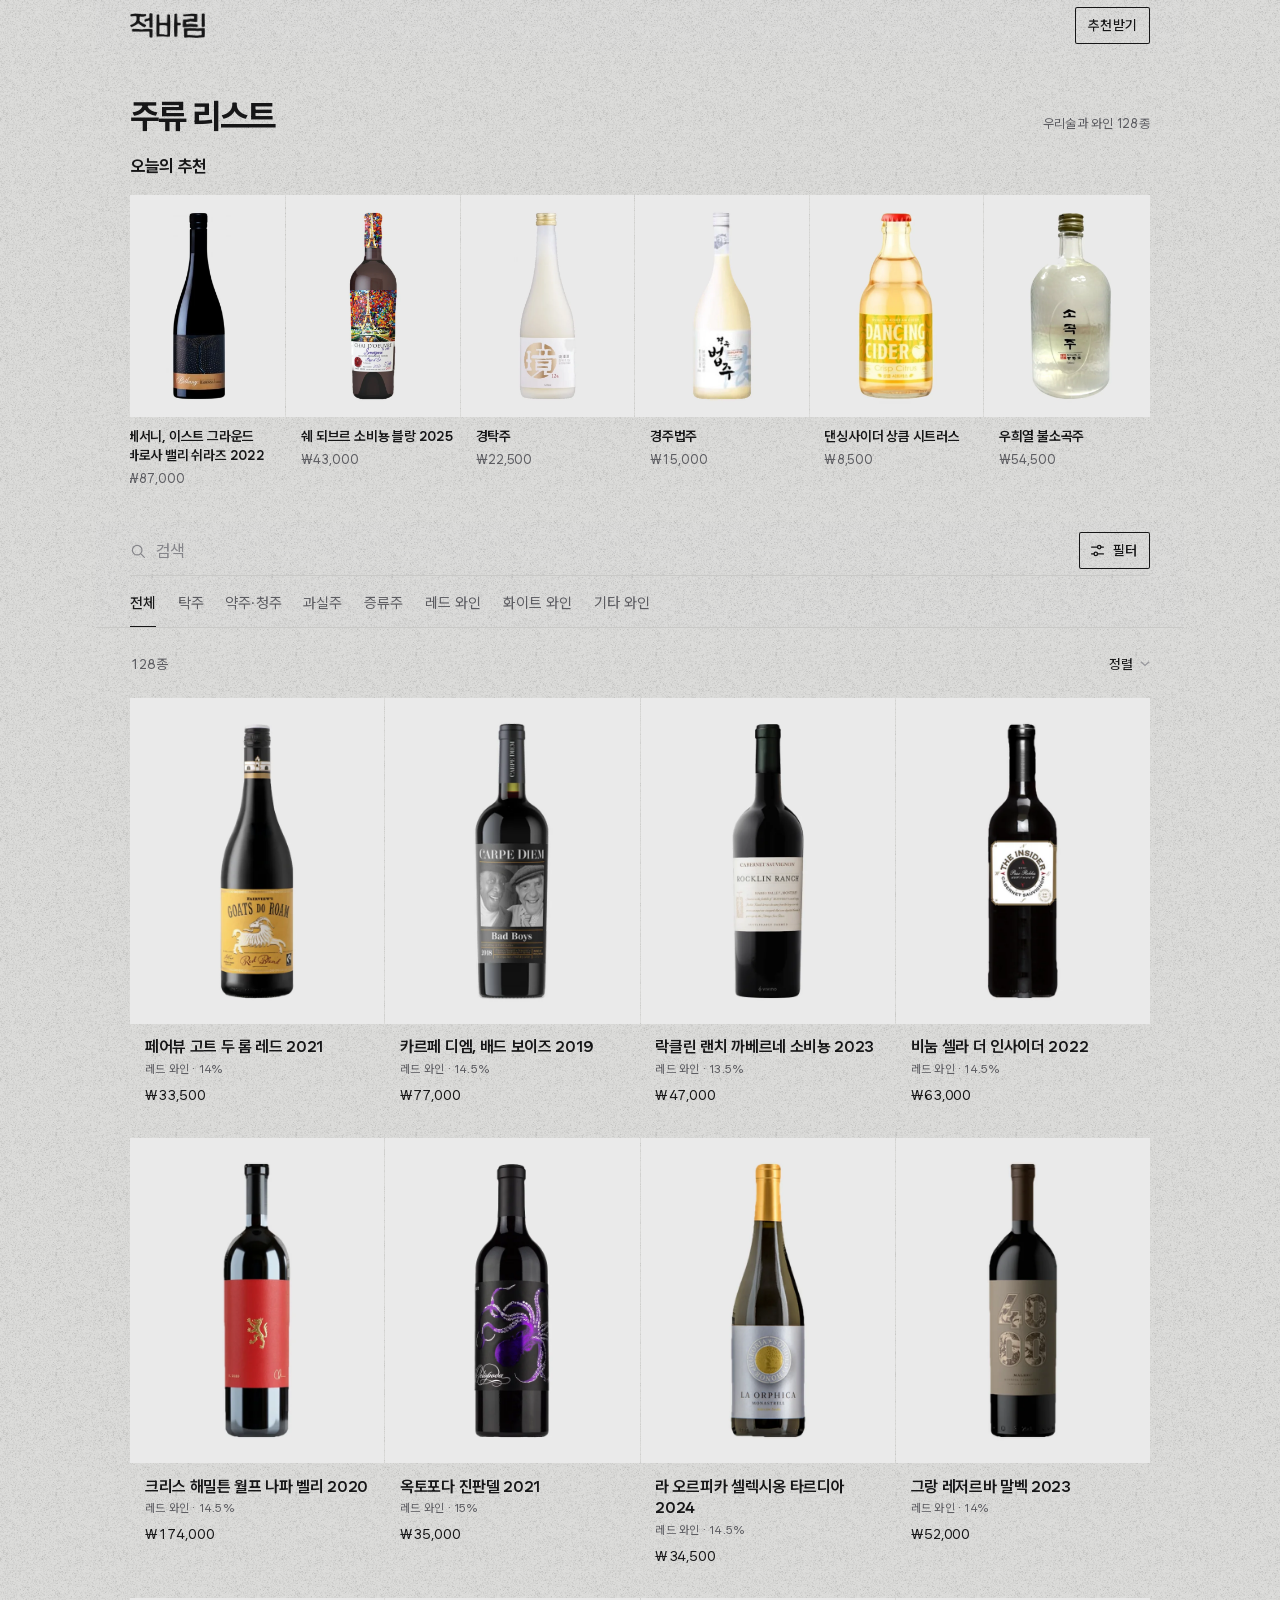
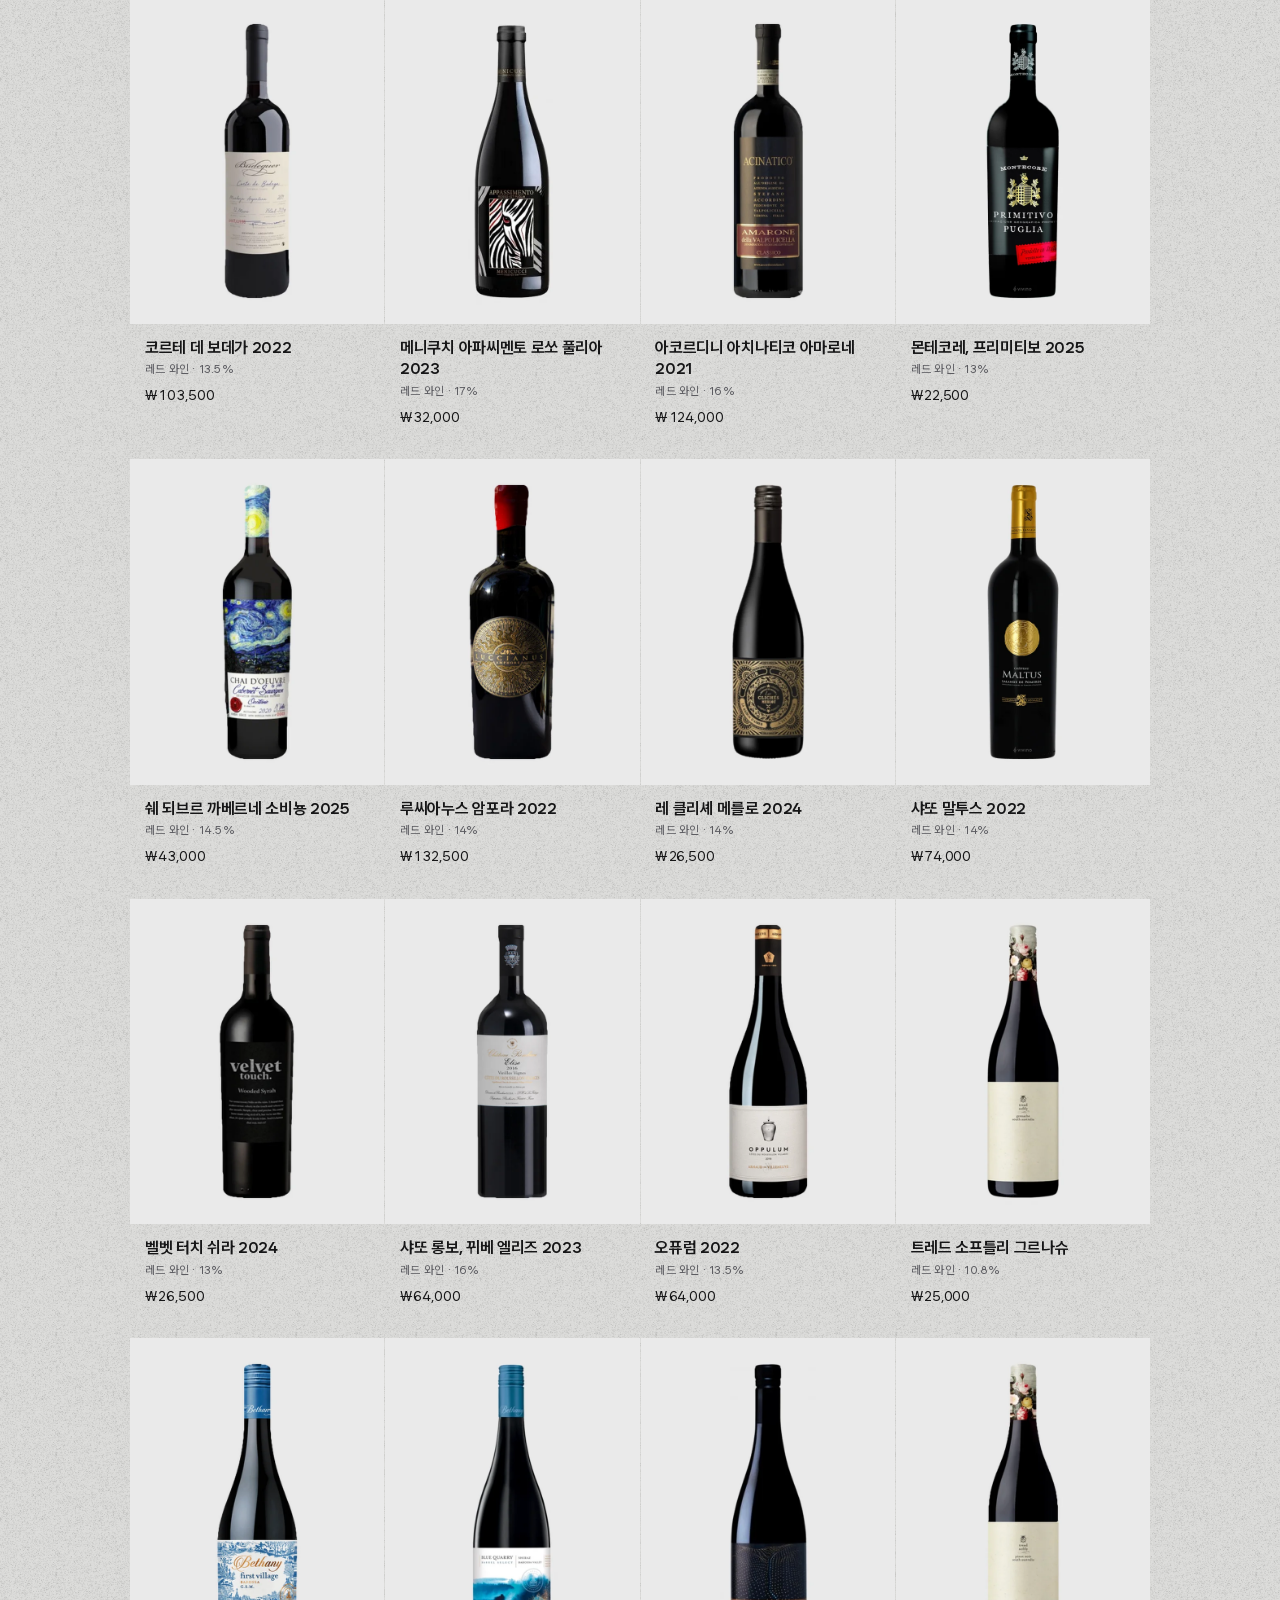
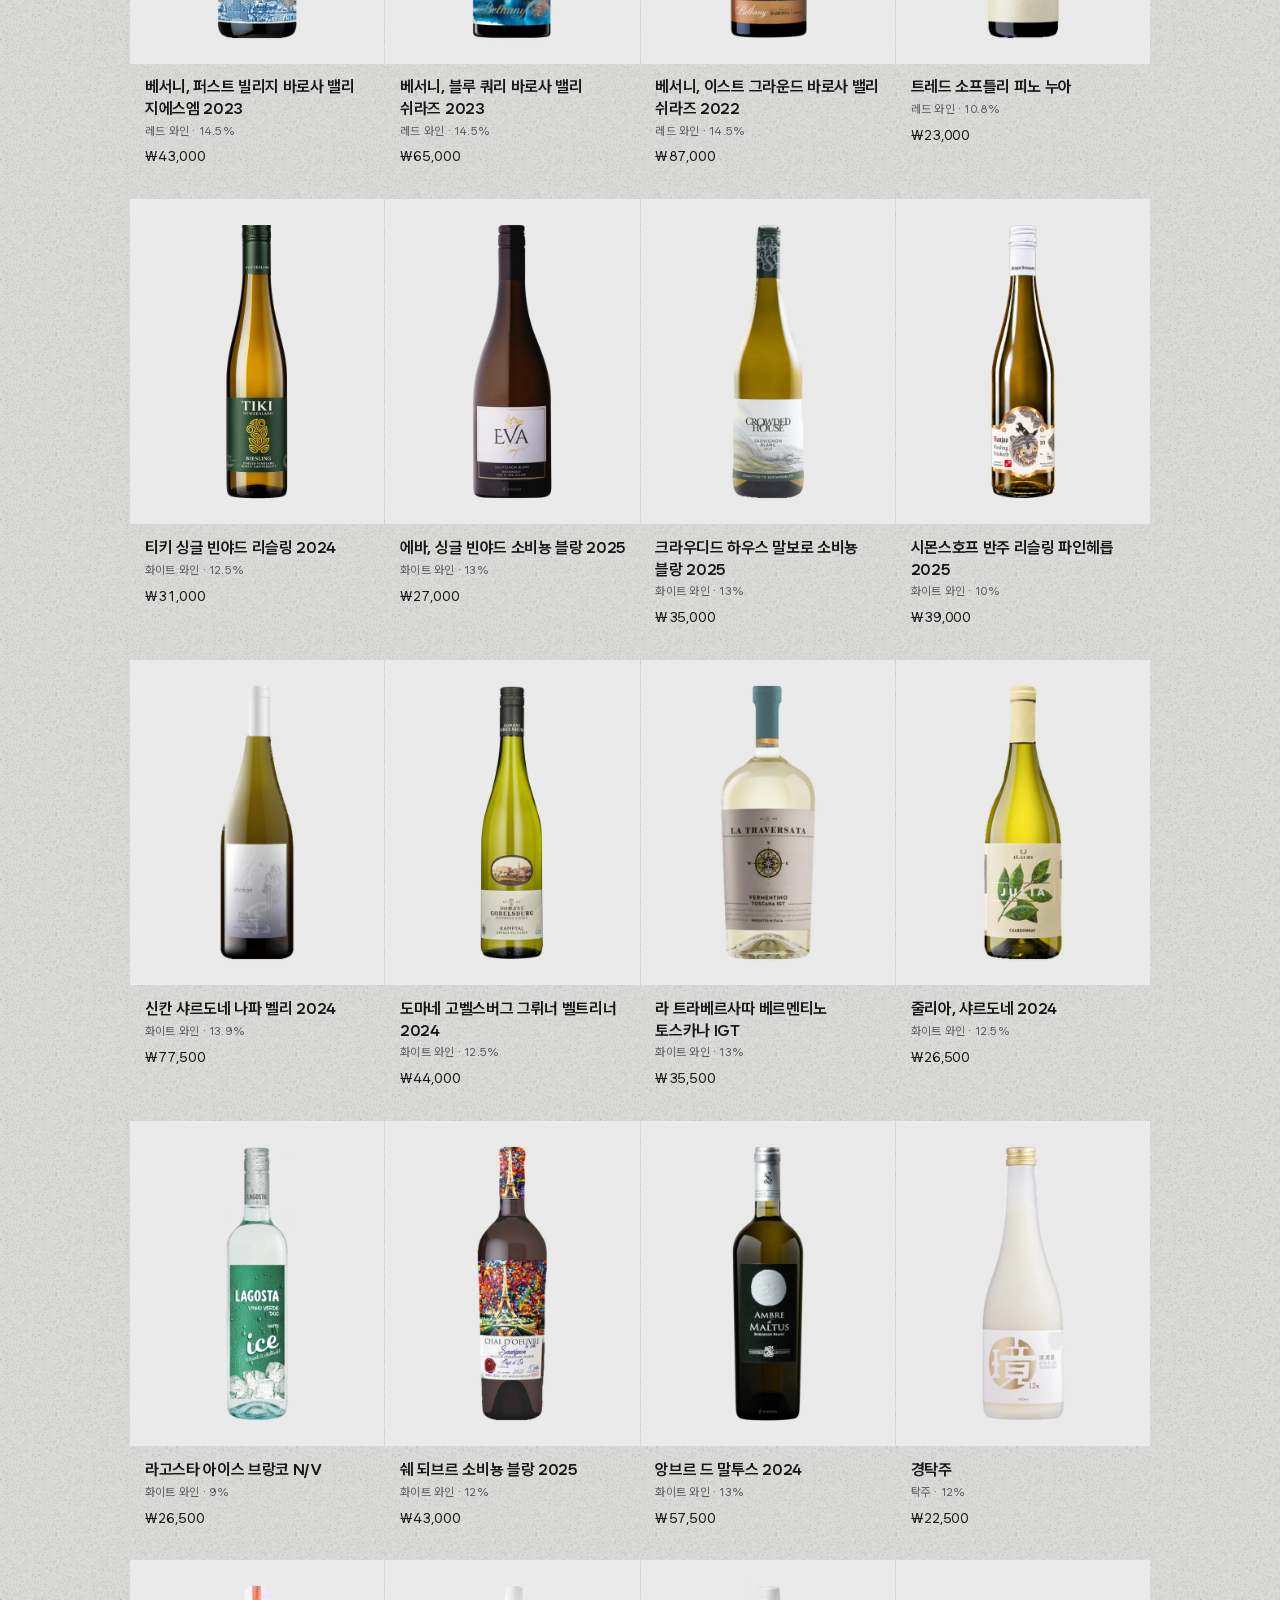
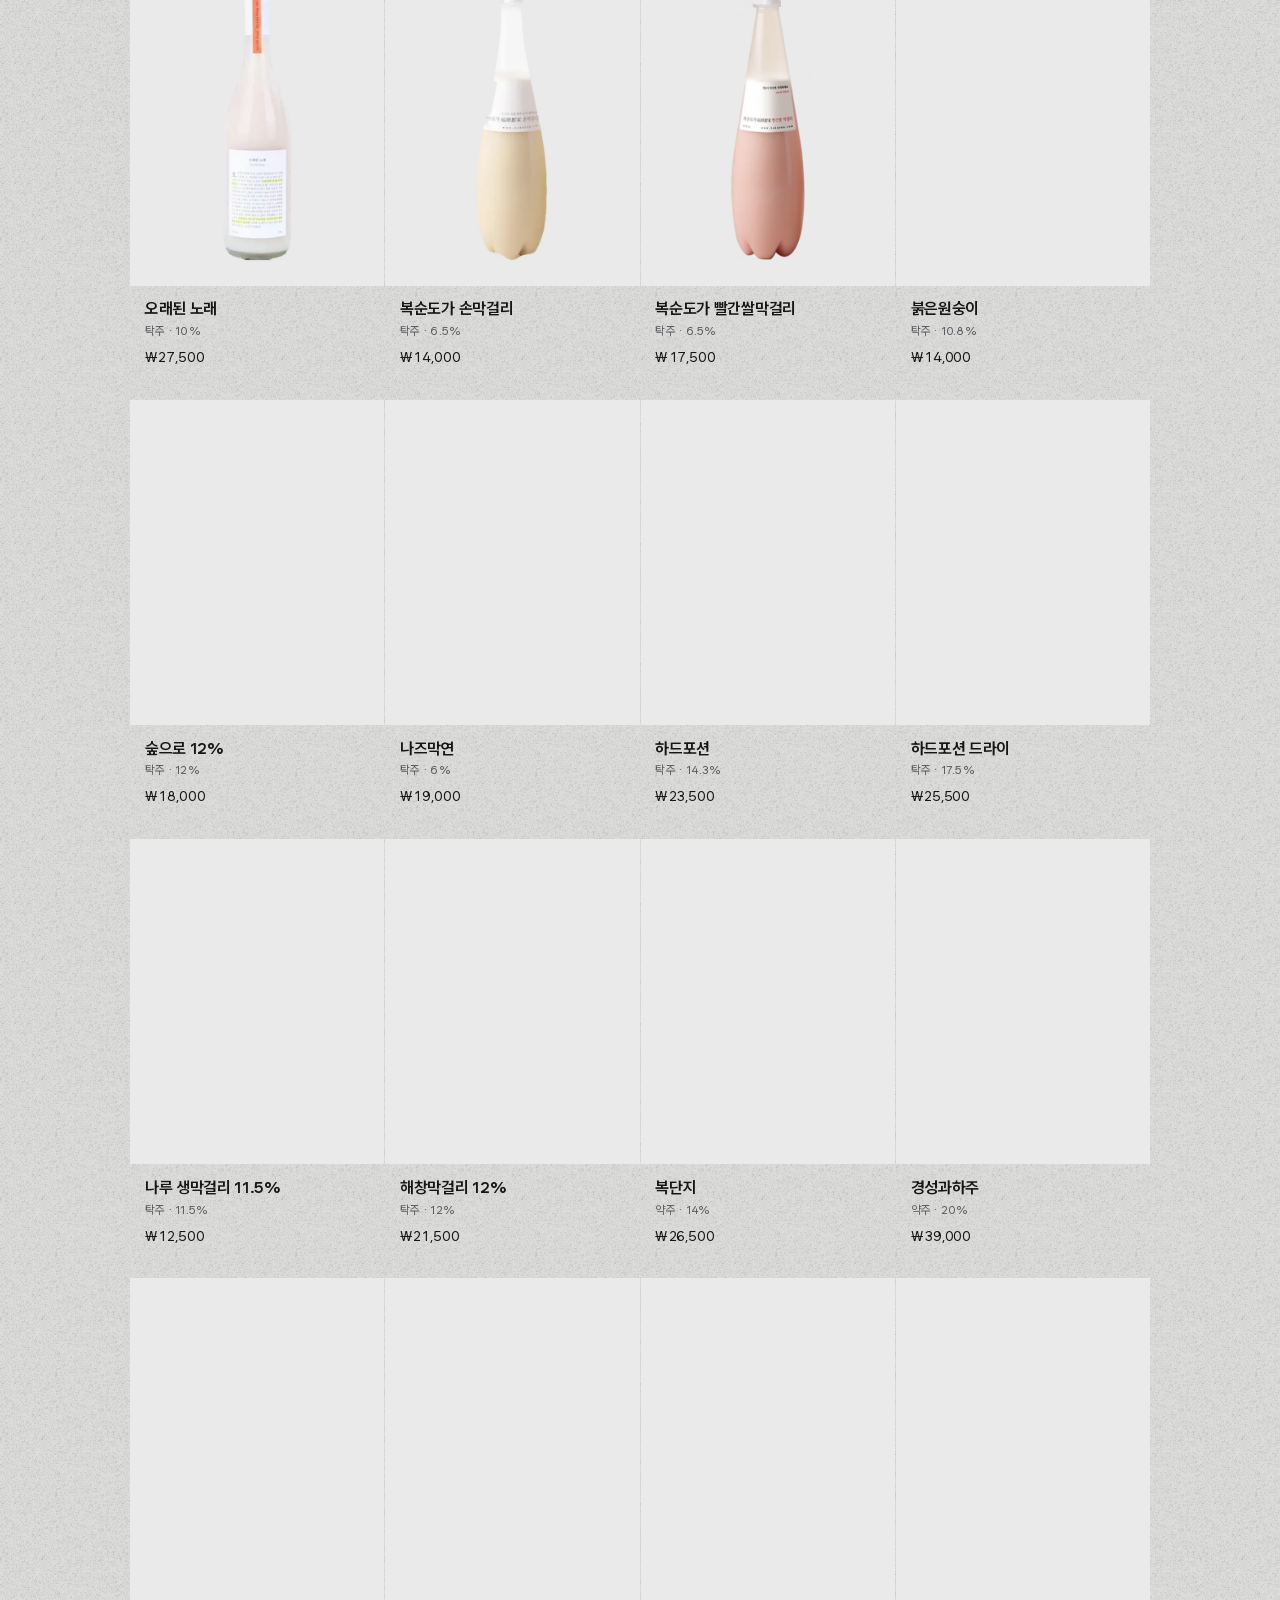
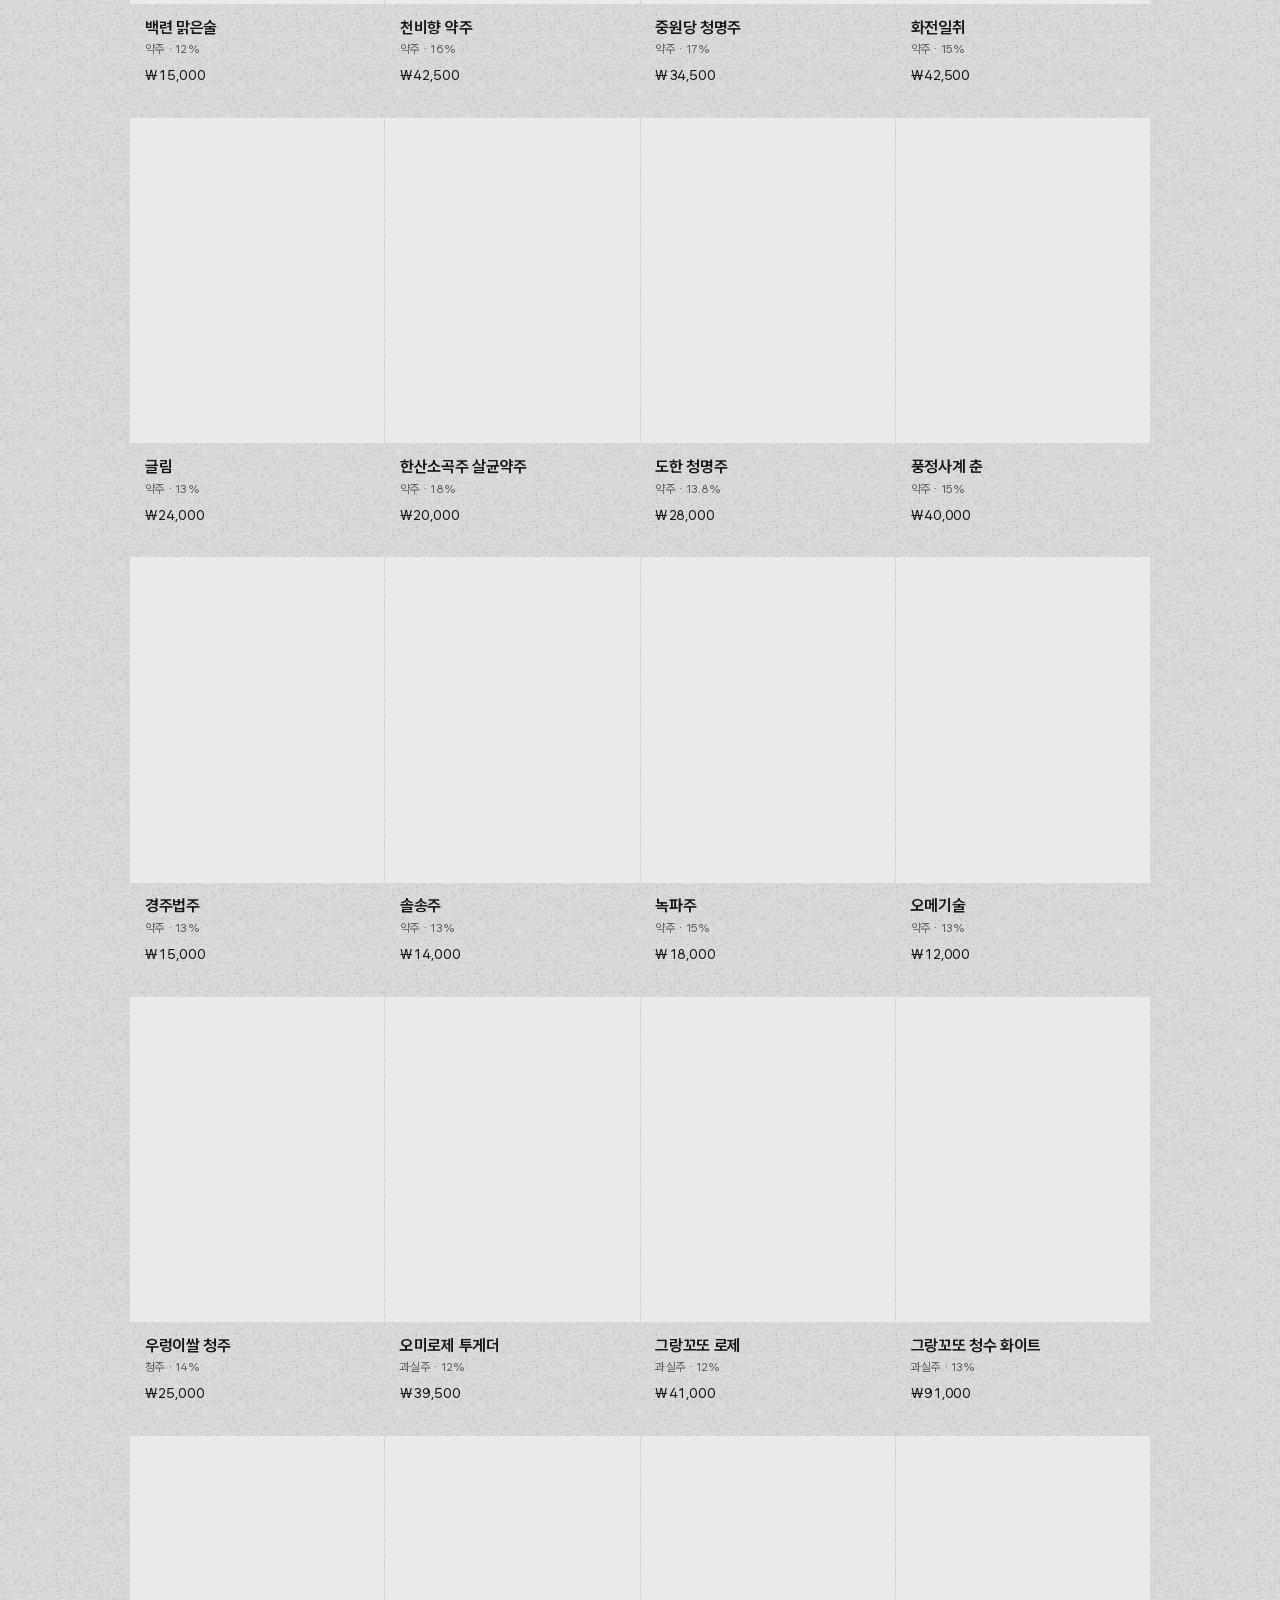
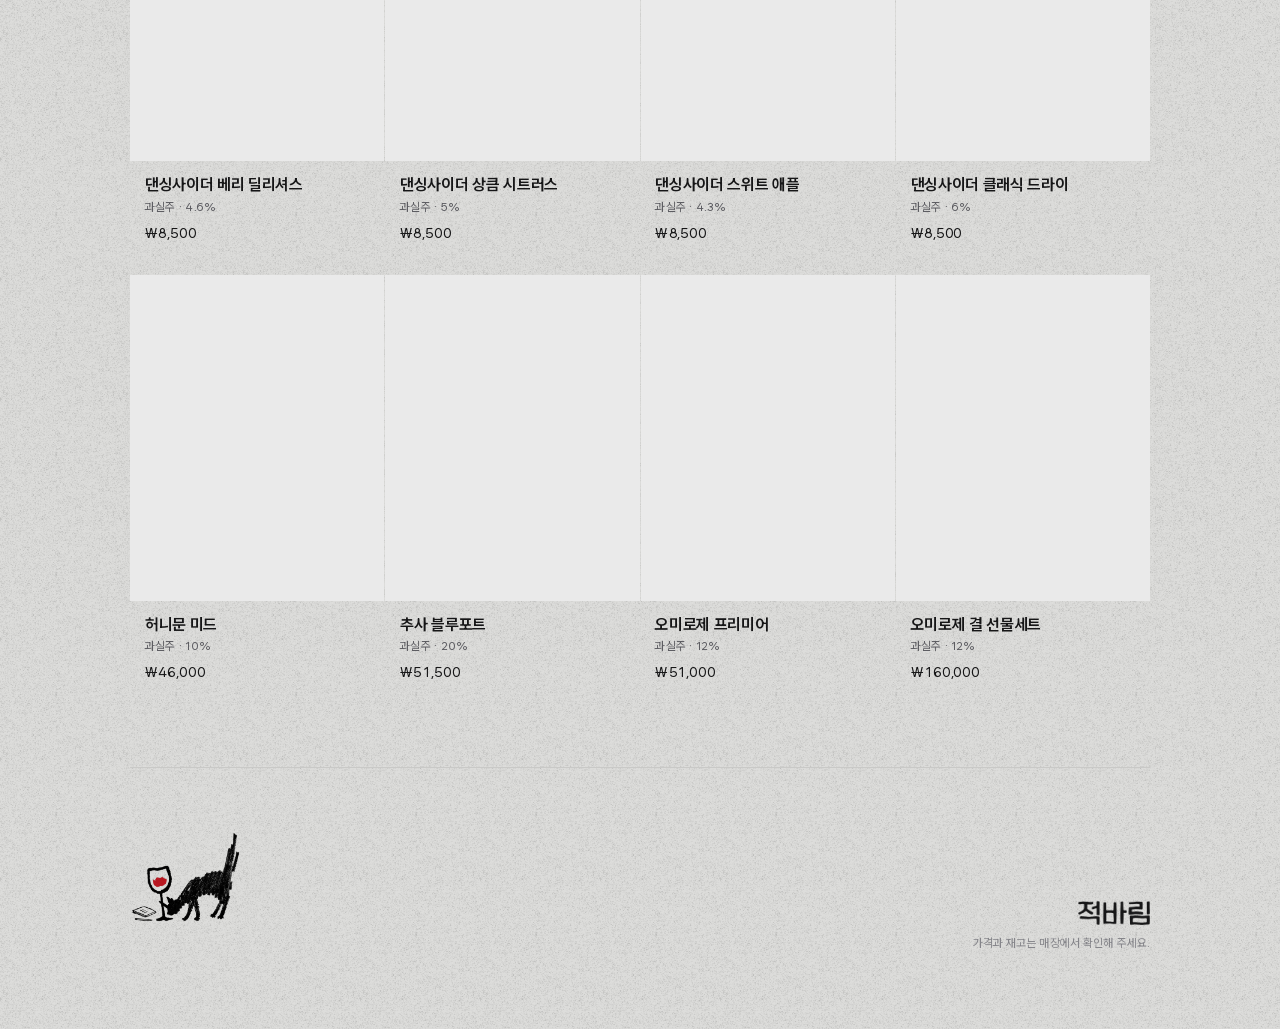
==== commit 9e91f20e: "링크 미리보기 이미지를 밝은 화면 톤·질감에 맞춤 Co-Authored-By: Claude Opus 5.5 <noreply@anthropic.com> Claude-Session: " ====
--- a/public/index.html
+++ b/public/index.html
@@ -1 +1 @@
-<!doctype html><html lang="ko"><head><meta charset="utf-8"><meta name="viewport" content="width=device-width,initial-scale=1,viewport-fit=cover"><meta name="theme-color" content="#dcdcda" media="(prefers-color-scheme: light)"><meta name="theme-color" content="#18181a" media="(prefers-color-scheme: dark)"><meta name="color-scheme" content="light dark"><style>html{background:#dcdcda}@media(prefers-color-scheme:dark){html{background:#18181a}}</style><title>적바림 — 주류 리스트</title><meta name="description" content="적바림의 우리술과 와인을 주종, 가격, 맛과 향으로 찾아보세요."><meta property="og:type" content="website"><meta property="og:site_name" content="적바림"><meta property="og:url" content="https://rapid-king-0272.jhpyeon1.workers.dev/"><meta property="og:title" content="적바림 — 주류 리스트"><meta property="og:description" content="적바림의 우리술과 와인을 주종, 가격, 맛과 향으로 찾아보세요."><meta property="og:image" content="https://rapid-king-0272.jhpyeon1.workers.dev/assets/og.png"><meta property="og:image:width" content="1200"><meta property="og:image:height" content="630"><meta name="twitter:card" content="summary_large_image"><link rel="icon" type="image/svg+xml" href="data:image/svg+xml,%3Csvg xmlns='http://www.w3.org/2000/svg' viewBox='0 0 32 32'%3E%3Crect width='32' height='32' fill='%23000'/%3E%3Ctext x='16' y='23' text-anchor='middle' font-size='20' font-weight='900' fill='%23f4f3ef'%3E적%3C/text%3E%3C/svg%3E"><link rel="preload" as="font" href="assets/WantedSansVariable.woff2" type="font/woff2" crossorigin><script src="performance.js?v=perf-1"></script><script>/* 매장 TV 브라우저는 가벼운 화면으로 보낸다 */if(/web[o0]s|netcast|smart[ -]?tv|lg browser/i.test(navigator.userAgent||'')&&!/[?&]render=full/.test(location.search))location.replace('kiosk/'+location.search+location.hash);</script><link rel="stylesheet" href="ui.css?v=v5-20261120-18"><script defer src="config.js?v=v5-20261120-18"></script><script defer src="db.js?v=v5-20261120-18"></script><script defer src="spots.js?v=v5-20261120-18"></script><script defer src="catalog.js?v=v5-20261120-18"></script><script defer src="list.js?v=v5-20261120-18"></script><script defer src="personality.js?v=v5-20261120-18"></script><script defer src="result-card.js?v=v5-20261120-18"></script><script defer src="app.js?v=v5-20261120-18"></script></head><body><div id="app"></div><dialog id="dialog"></dialog><dialog id="idle-dialog" class="idle-dialog" aria-labelledby="idle-title" aria-describedby="idle-message"><p class="eyebrow">잠시 쉬고 계신가요?</p><h2 id="idle-title">계속 살펴보실래요?</h2><p id="idle-message"><strong id="idle-seconds" role="timer">15</strong>초 뒤 처음 화면으로 돌아갑니다.</p><button class="primary" id="idle-continue">계속 보기</button><button class="outline-button" id="idle-home">처음으로 돌아가기</button></dialog><div id="toast" role="status" aria-live="polite"></div><noscript>자바스크립트를 켜 주세요.</noscript></body></html>
+<!doctype html><html lang="ko"><head><meta charset="utf-8"><meta name="viewport" content="width=device-width,initial-scale=1,viewport-fit=cover"><meta name="theme-color" content="#dcdcda" media="(prefers-color-scheme: light)"><meta name="theme-color" content="#18181a" media="(prefers-color-scheme: dark)"><meta name="color-scheme" content="light dark"><style>html{background:#dcdcda}@media(prefers-color-scheme:dark){html{background:#18181a}}</style><title>적바림 — 주류 리스트</title><meta name="description" content="적바림의 우리술과 와인을 주종, 가격, 맛과 향으로 찾아보세요."><meta property="og:type" content="website"><meta property="og:site_name" content="적바림"><meta property="og:url" content="https://rapid-king-0272.jhpyeon1.workers.dev/"><meta property="og:title" content="적바림 — 주류 리스트"><meta property="og:description" content="적바림의 우리술과 와인을 주종, 가격, 맛과 향으로 찾아보세요."><meta property="og:image" content="https://rapid-king-0272.jhpyeon1.workers.dev/assets/og.png?v=2"><meta property="og:image:width" content="1200"><meta property="og:image:height" content="630"><meta name="twitter:card" content="summary_large_image"><link rel="icon" type="image/svg+xml" href="data:image/svg+xml,%3Csvg xmlns='http://www.w3.org/2000/svg' viewBox='0 0 32 32'%3E%3Crect width='32' height='32' fill='%23000'/%3E%3Ctext x='16' y='23' text-anchor='middle' font-size='20' font-weight='900' fill='%23f4f3ef'%3E적%3C/text%3E%3C/svg%3E"><link rel="preload" as="font" href="assets/WantedSansVariable.woff2" type="font/woff2" crossorigin><script src="performance.js?v=perf-1"></script><script>/* 매장 TV 브라우저는 가벼운 화면으로 보낸다 */if(/web[o0]s|netcast|smart[ -]?tv|lg browser/i.test(navigator.userAgent||'')&&!/[?&]render=full/.test(location.search))location.replace('kiosk/'+location.search+location.hash);</script><link rel="stylesheet" href="ui.css?v=v5-20261120-19"><script defer src="config.js?v=v5-20261120-19"></script><script defer src="db.js?v=v5-20261120-19"></script><script defer src="spots.js?v=v5-20261120-19"></script><script defer src="catalog.js?v=v5-20261120-19"></script><script defer src="list.js?v=v5-20261120-19"></script><script defer src="personality.js?v=v5-20261120-19"></script><script defer src="result-card.js?v=v5-20261120-19"></script><script defer src="app.js?v=v5-20261120-19"></script></head><body><div id="app"></div><dialog id="dialog"></dialog><dialog id="idle-dialog" class="idle-dialog" aria-labelledby="idle-title" aria-describedby="idle-message"><p class="eyebrow">잠시 쉬고 계신가요?</p><h2 id="idle-title">계속 살펴보실래요?</h2><p id="idle-message"><strong id="idle-seconds" role="timer">15</strong>초 뒤 처음 화면으로 돌아갑니다.</p><button class="primary" id="idle-continue">계속 보기</button><button class="outline-button" id="idle-home">처음으로 돌아가기</button></dialog><div id="toast" role="status" aria-live="polite"></div><noscript>자바스크립트를 켜 주세요.</noscript></body></html>
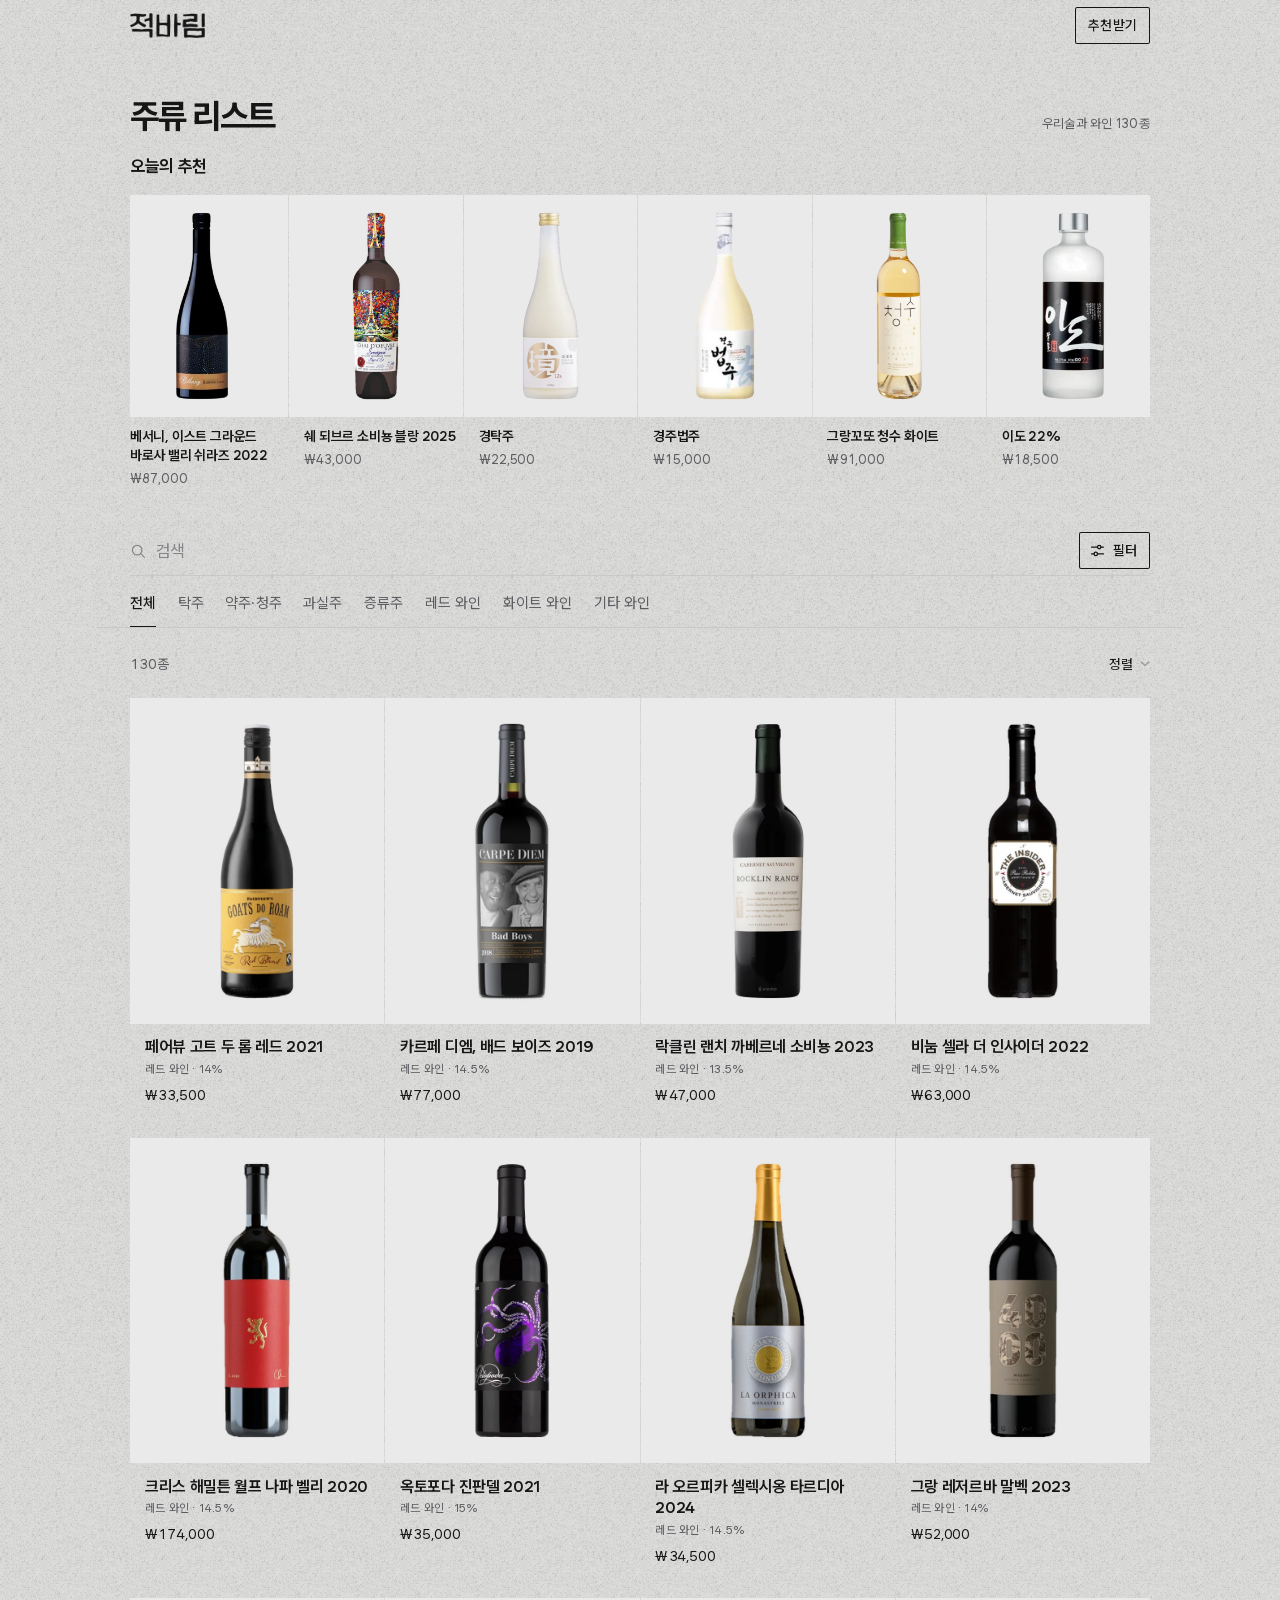
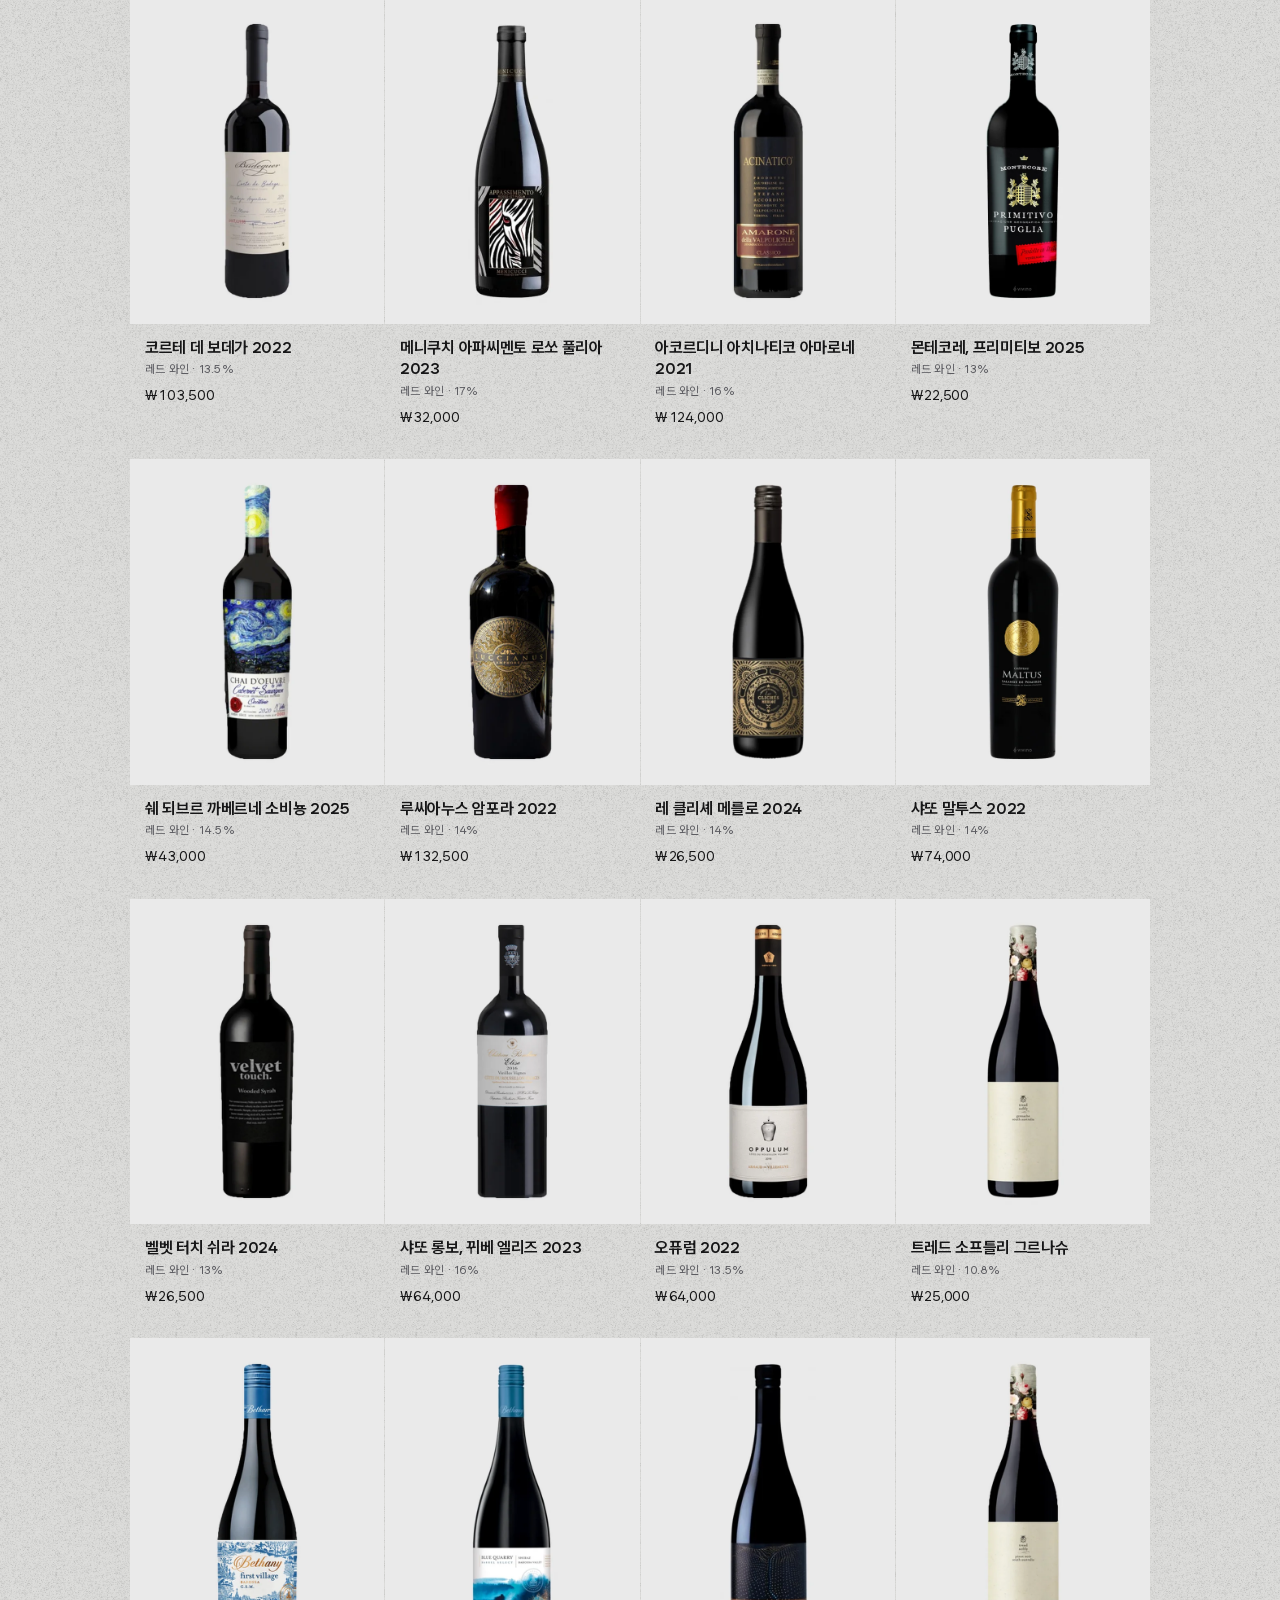
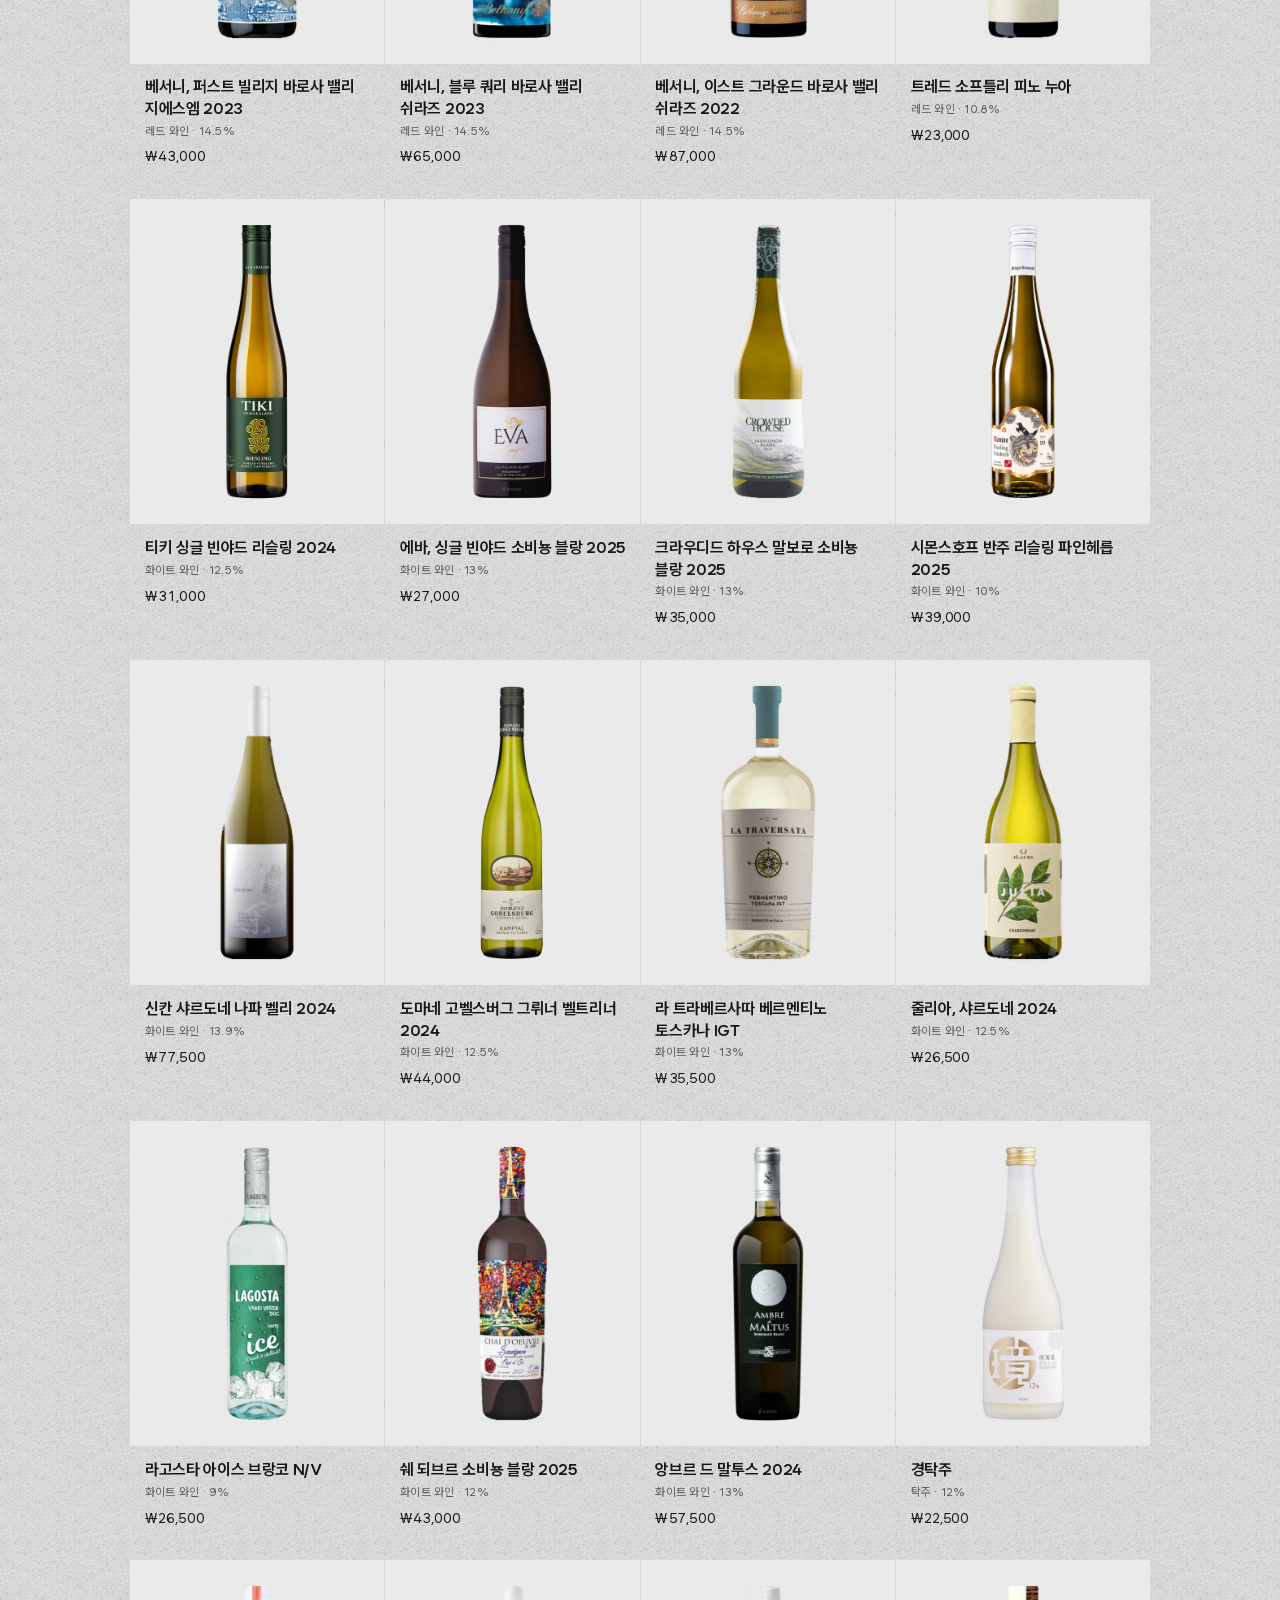
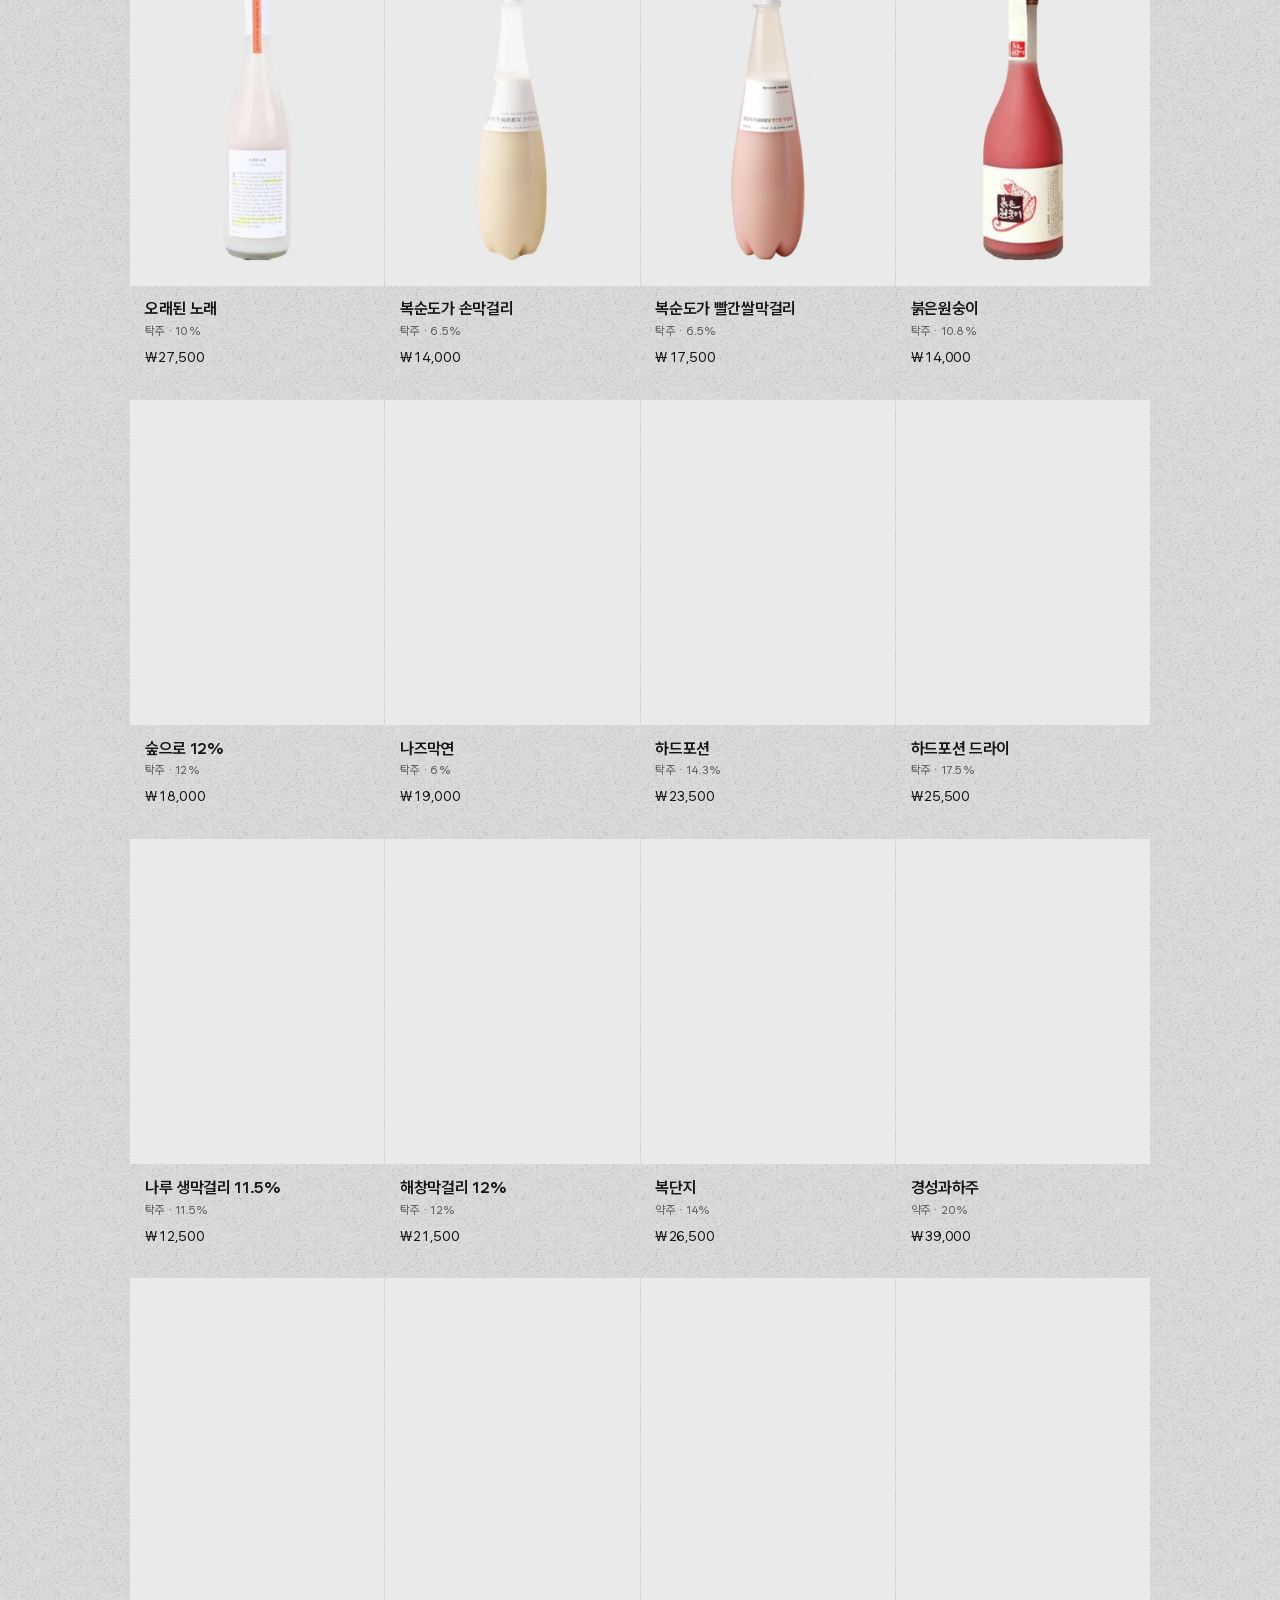
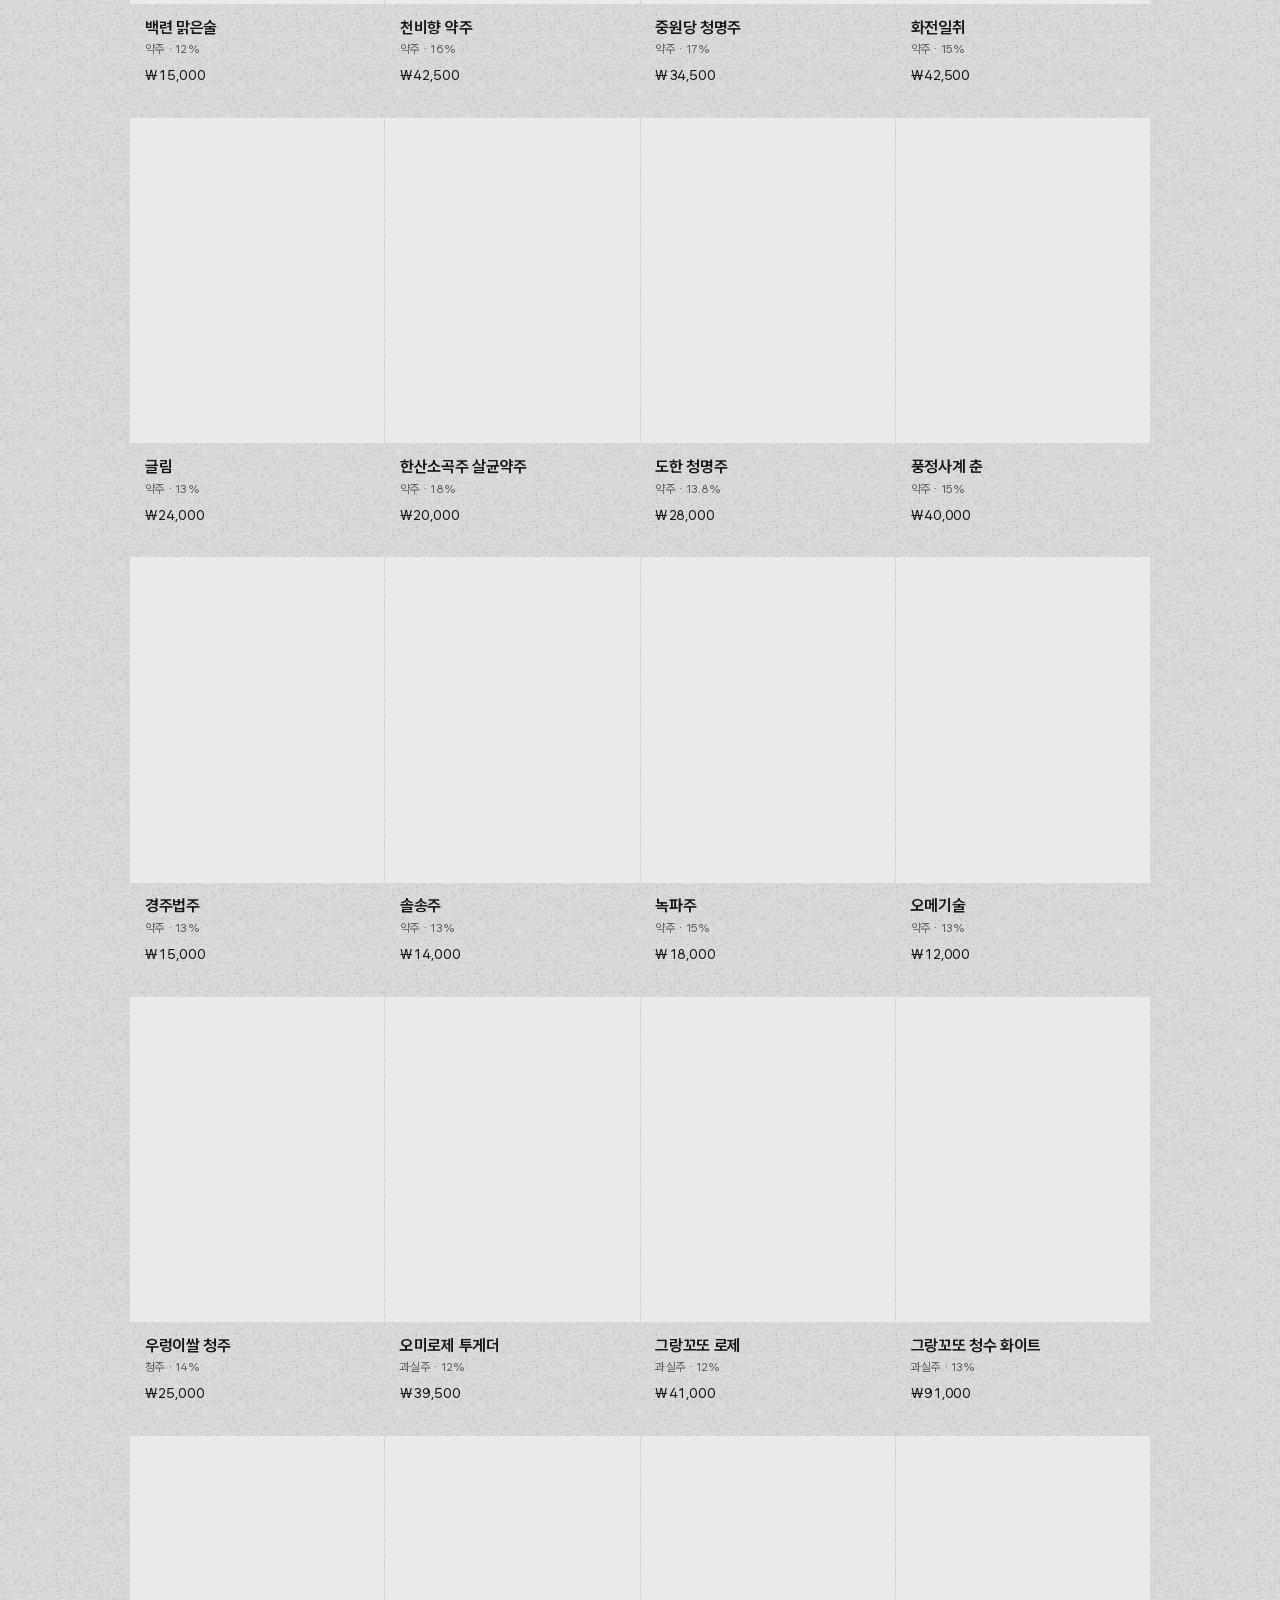
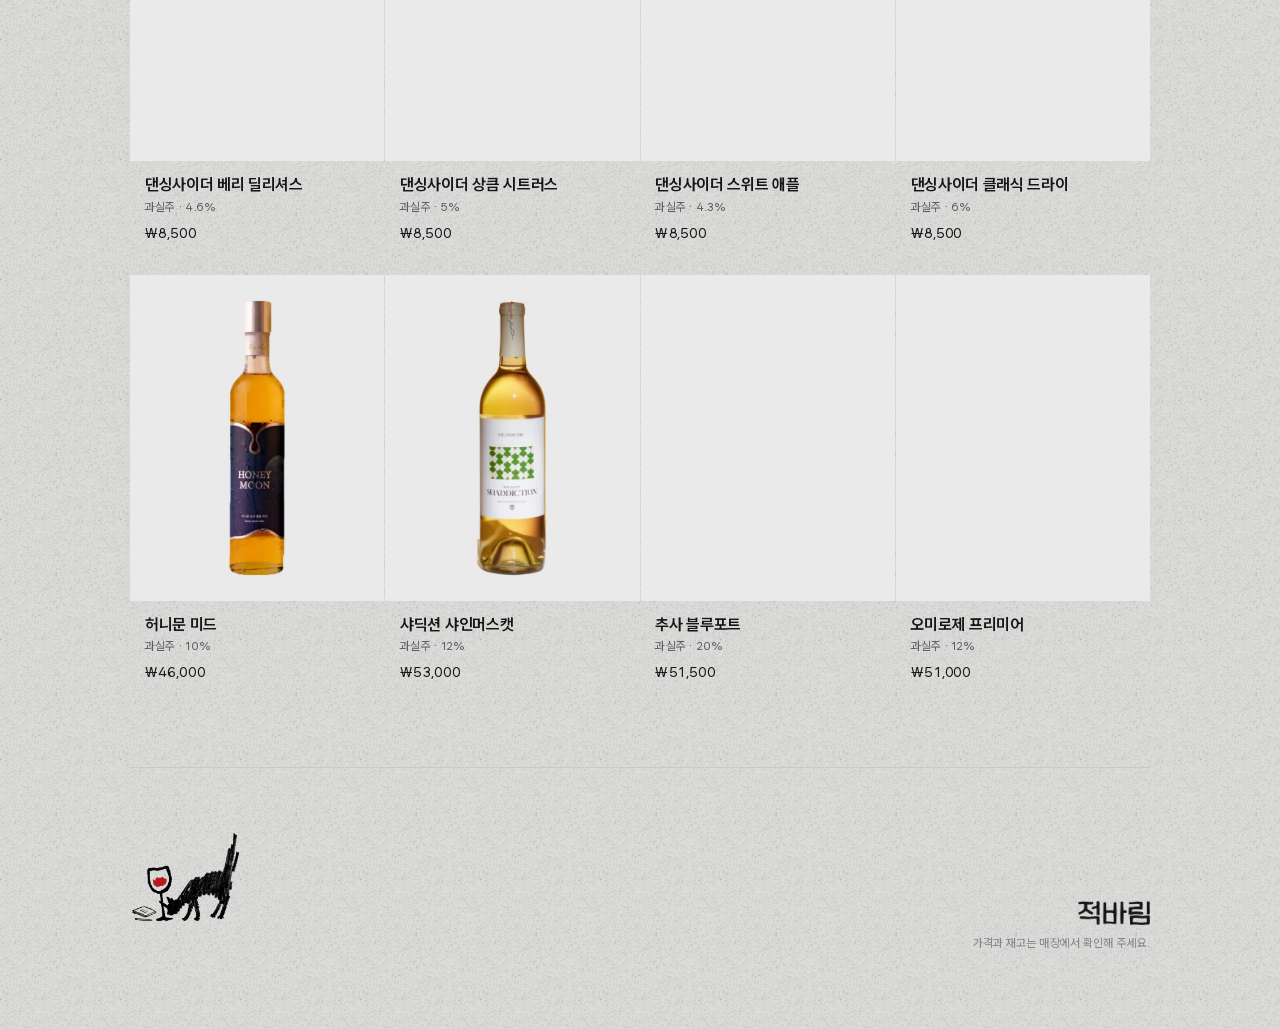
==== commit 39617a45: "오매락·샤딕션 샤인머스캣 추가(사진·상세 설명), 스냅숏 130종 Co-Authored-By: Claude Opus 5.5 <noreply@anthropic.com> Claude-" ====
--- a/public/index.html
+++ b/public/index.html
@@ -1 +1 @@
-<!doctype html><html lang="ko"><head><meta charset="utf-8"><meta name="viewport" content="width=device-width,initial-scale=1,viewport-fit=cover"><meta name="theme-color" content="#dcdcda" media="(prefers-color-scheme: light)"><meta name="theme-color" content="#18181a" media="(prefers-color-scheme: dark)"><meta name="color-scheme" content="light dark"><style>html{background:#dcdcda}@media(prefers-color-scheme:dark){html{background:#18181a}}</style><title>적바림 — 주류 리스트</title><meta name="description" content="적바림의 우리술과 와인을 주종, 가격, 맛과 향으로 찾아보세요."><meta property="og:type" content="website"><meta property="og:site_name" content="적바림"><meta property="og:url" content="https://rapid-king-0272.jhpyeon1.workers.dev/"><meta property="og:title" content="적바림 — 주류 리스트"><meta property="og:description" content="적바림의 우리술과 와인을 주종, 가격, 맛과 향으로 찾아보세요."><meta property="og:image" content="https://rapid-king-0272.jhpyeon1.workers.dev/assets/og.png?v=2"><meta property="og:image:width" content="1200"><meta property="og:image:height" content="630"><meta name="twitter:card" content="summary_large_image"><link rel="icon" type="image/svg+xml" href="data:image/svg+xml,%3Csvg xmlns='http://www.w3.org/2000/svg' viewBox='0 0 32 32'%3E%3Crect width='32' height='32' fill='%23000'/%3E%3Ctext x='16' y='23' text-anchor='middle' font-size='20' font-weight='900' fill='%23f4f3ef'%3E적%3C/text%3E%3C/svg%3E"><link rel="preload" as="font" href="assets/WantedSansVariable.woff2" type="font/woff2" crossorigin><script src="performance.js?v=perf-1"></script><script>/* 매장 TV 브라우저는 가벼운 화면으로 보낸다 */if(/web[o0]s|netcast|smart[ -]?tv|lg browser/i.test(navigator.userAgent||'')&&!/[?&]render=full/.test(location.search))location.replace('kiosk/'+location.search+location.hash);</script><link rel="stylesheet" href="ui.css?v=v5-20261120-19"><script defer src="config.js?v=v5-20261120-19"></script><script defer src="db.js?v=v5-20261120-19"></script><script defer src="spots.js?v=v5-20261120-19"></script><script defer src="catalog.js?v=v5-20261120-19"></script><script defer src="list.js?v=v5-20261120-19"></script><script defer src="personality.js?v=v5-20261120-19"></script><script defer src="result-card.js?v=v5-20261120-19"></script><script defer src="app.js?v=v5-20261120-19"></script></head><body><div id="app"></div><dialog id="dialog"></dialog><dialog id="idle-dialog" class="idle-dialog" aria-labelledby="idle-title" aria-describedby="idle-message"><p class="eyebrow">잠시 쉬고 계신가요?</p><h2 id="idle-title">계속 살펴보실래요?</h2><p id="idle-message"><strong id="idle-seconds" role="timer">15</strong>초 뒤 처음 화면으로 돌아갑니다.</p><button class="primary" id="idle-continue">계속 보기</button><button class="outline-button" id="idle-home">처음으로 돌아가기</button></dialog><div id="toast" role="status" aria-live="polite"></div><noscript>자바스크립트를 켜 주세요.</noscript></body></html>
+<!doctype html><html lang="ko"><head><meta charset="utf-8"><meta name="viewport" content="width=device-width,initial-scale=1,viewport-fit=cover"><meta name="theme-color" content="#dcdcda" media="(prefers-color-scheme: light)"><meta name="theme-color" content="#18181a" media="(prefers-color-scheme: dark)"><meta name="color-scheme" content="light dark"><style>html{background:#dcdcda}@media(prefers-color-scheme:dark){html{background:#18181a}}</style><title>적바림 — 주류 리스트</title><meta name="description" content="적바림의 우리술과 와인을 주종, 가격, 맛과 향으로 찾아보세요."><meta property="og:type" content="website"><meta property="og:site_name" content="적바림"><meta property="og:url" content="https://rapid-king-0272.jhpyeon1.workers.dev/"><meta property="og:title" content="적바림 — 주류 리스트"><meta property="og:description" content="적바림의 우리술과 와인을 주종, 가격, 맛과 향으로 찾아보세요."><meta property="og:image" content="https://rapid-king-0272.jhpyeon1.workers.dev/assets/og.png?v=2"><meta property="og:image:width" content="1200"><meta property="og:image:height" content="630"><meta name="twitter:card" content="summary_large_image"><link rel="icon" type="image/svg+xml" href="data:image/svg+xml,%3Csvg xmlns='http://www.w3.org/2000/svg' viewBox='0 0 32 32'%3E%3Crect width='32' height='32' fill='%23000'/%3E%3Ctext x='16' y='23' text-anchor='middle' font-size='20' font-weight='900' fill='%23f4f3ef'%3E적%3C/text%3E%3C/svg%3E"><link rel="preload" as="font" href="assets/WantedSansVariable.woff2" type="font/woff2" crossorigin><script src="performance.js?v=perf-1"></script><script>/* 매장 TV 브라우저는 가벼운 화면으로 보낸다 */if(/web[o0]s|netcast|smart[ -]?tv|lg browser/i.test(navigator.userAgent||'')&&!/[?&]render=full/.test(location.search))location.replace('kiosk/'+location.search+location.hash);</script><link rel="stylesheet" href="ui.css?v=v5-20261121-1"><script defer src="config.js?v=v5-20261121-1"></script><script defer src="db.js?v=v5-20261121-1"></script><script defer src="spots.js?v=v5-20261121-1"></script><script defer src="catalog.js?v=v5-20261121-1"></script><script defer src="list.js?v=v5-20261121-1"></script><script defer src="personality.js?v=v5-20261121-1"></script><script defer src="result-card.js?v=v5-20261121-1"></script><script defer src="app.js?v=v5-20261121-1"></script></head><body><div id="app"></div><dialog id="dialog"></dialog><dialog id="idle-dialog" class="idle-dialog" aria-labelledby="idle-title" aria-describedby="idle-message"><p class="eyebrow">잠시 쉬고 계신가요?</p><h2 id="idle-title">계속 살펴보실래요?</h2><p id="idle-message"><strong id="idle-seconds" role="timer">15</strong>초 뒤 처음 화면으로 돌아갑니다.</p><button class="primary" id="idle-continue">계속 보기</button><button class="outline-button" id="idle-home">처음으로 돌아가기</button></dialog><div id="toast" role="status" aria-live="polite"></div><noscript>자바스크립트를 켜 주세요.</noscript></body></html>
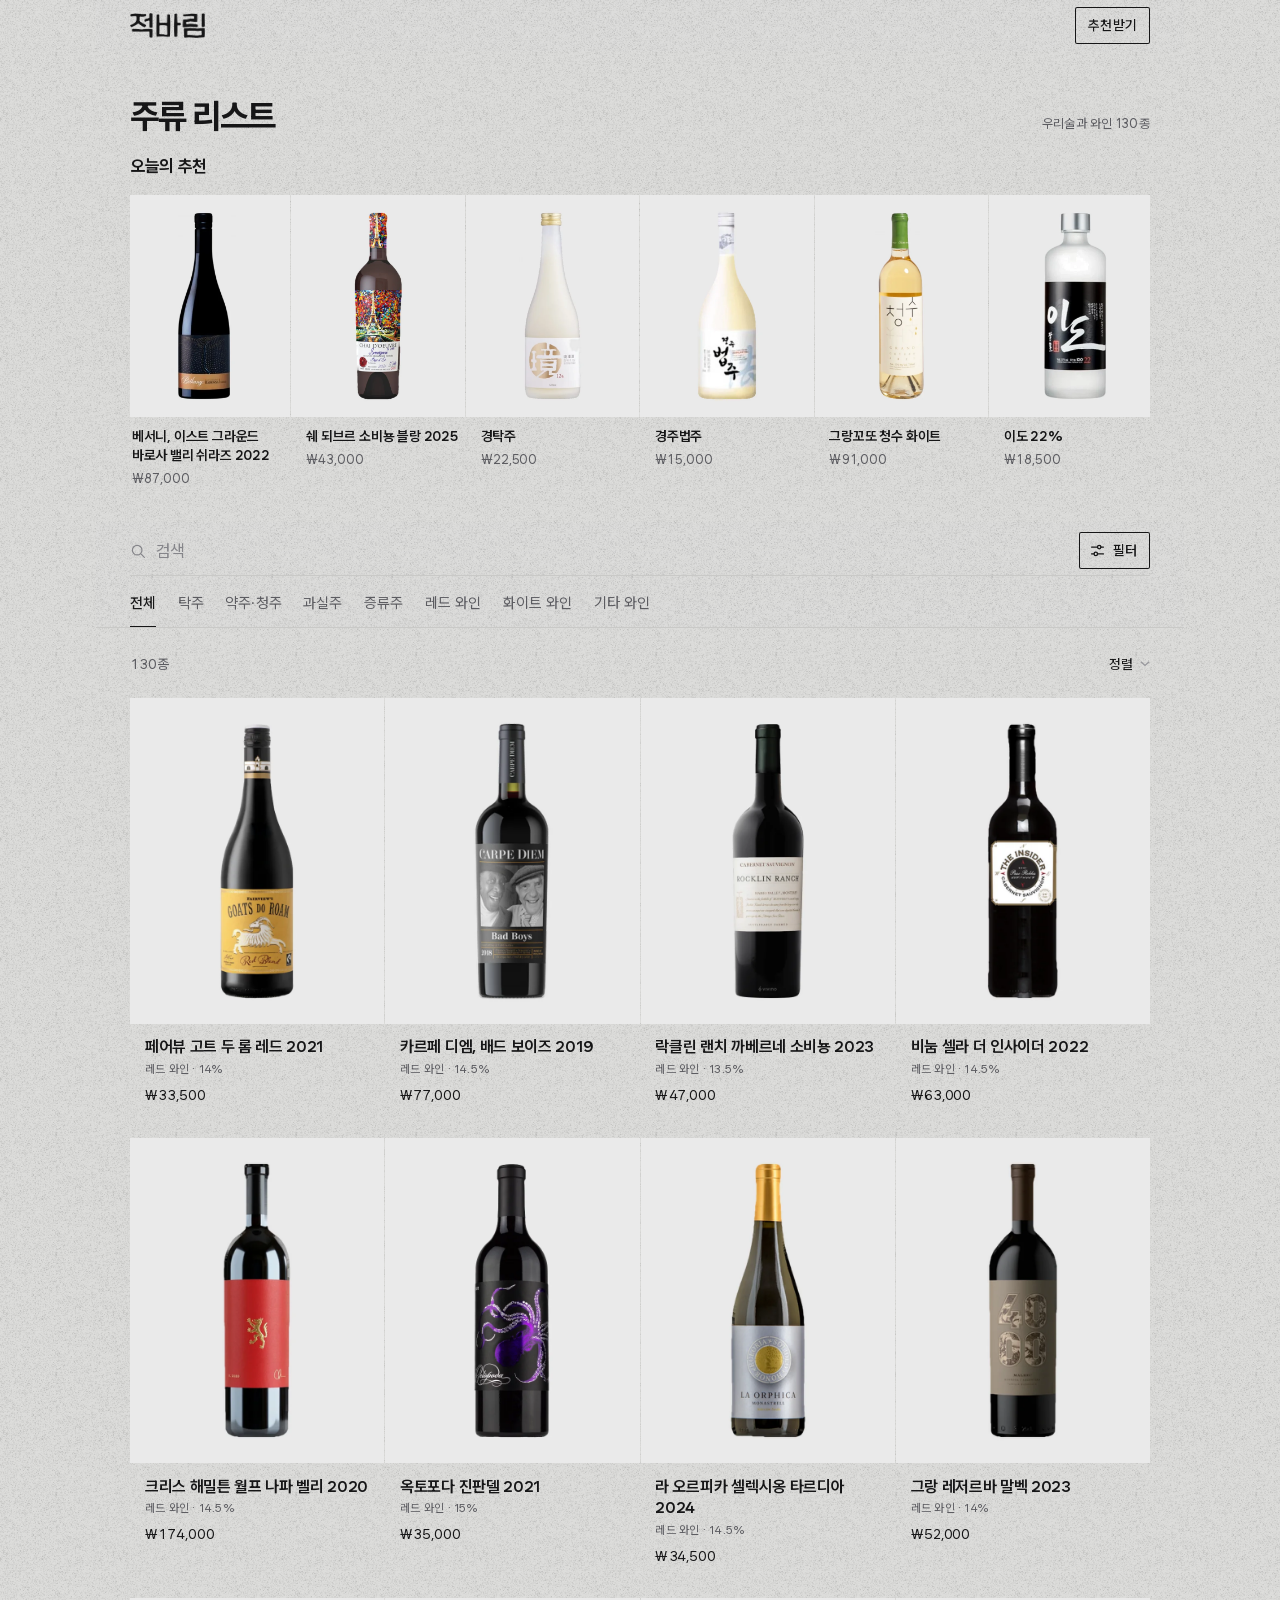
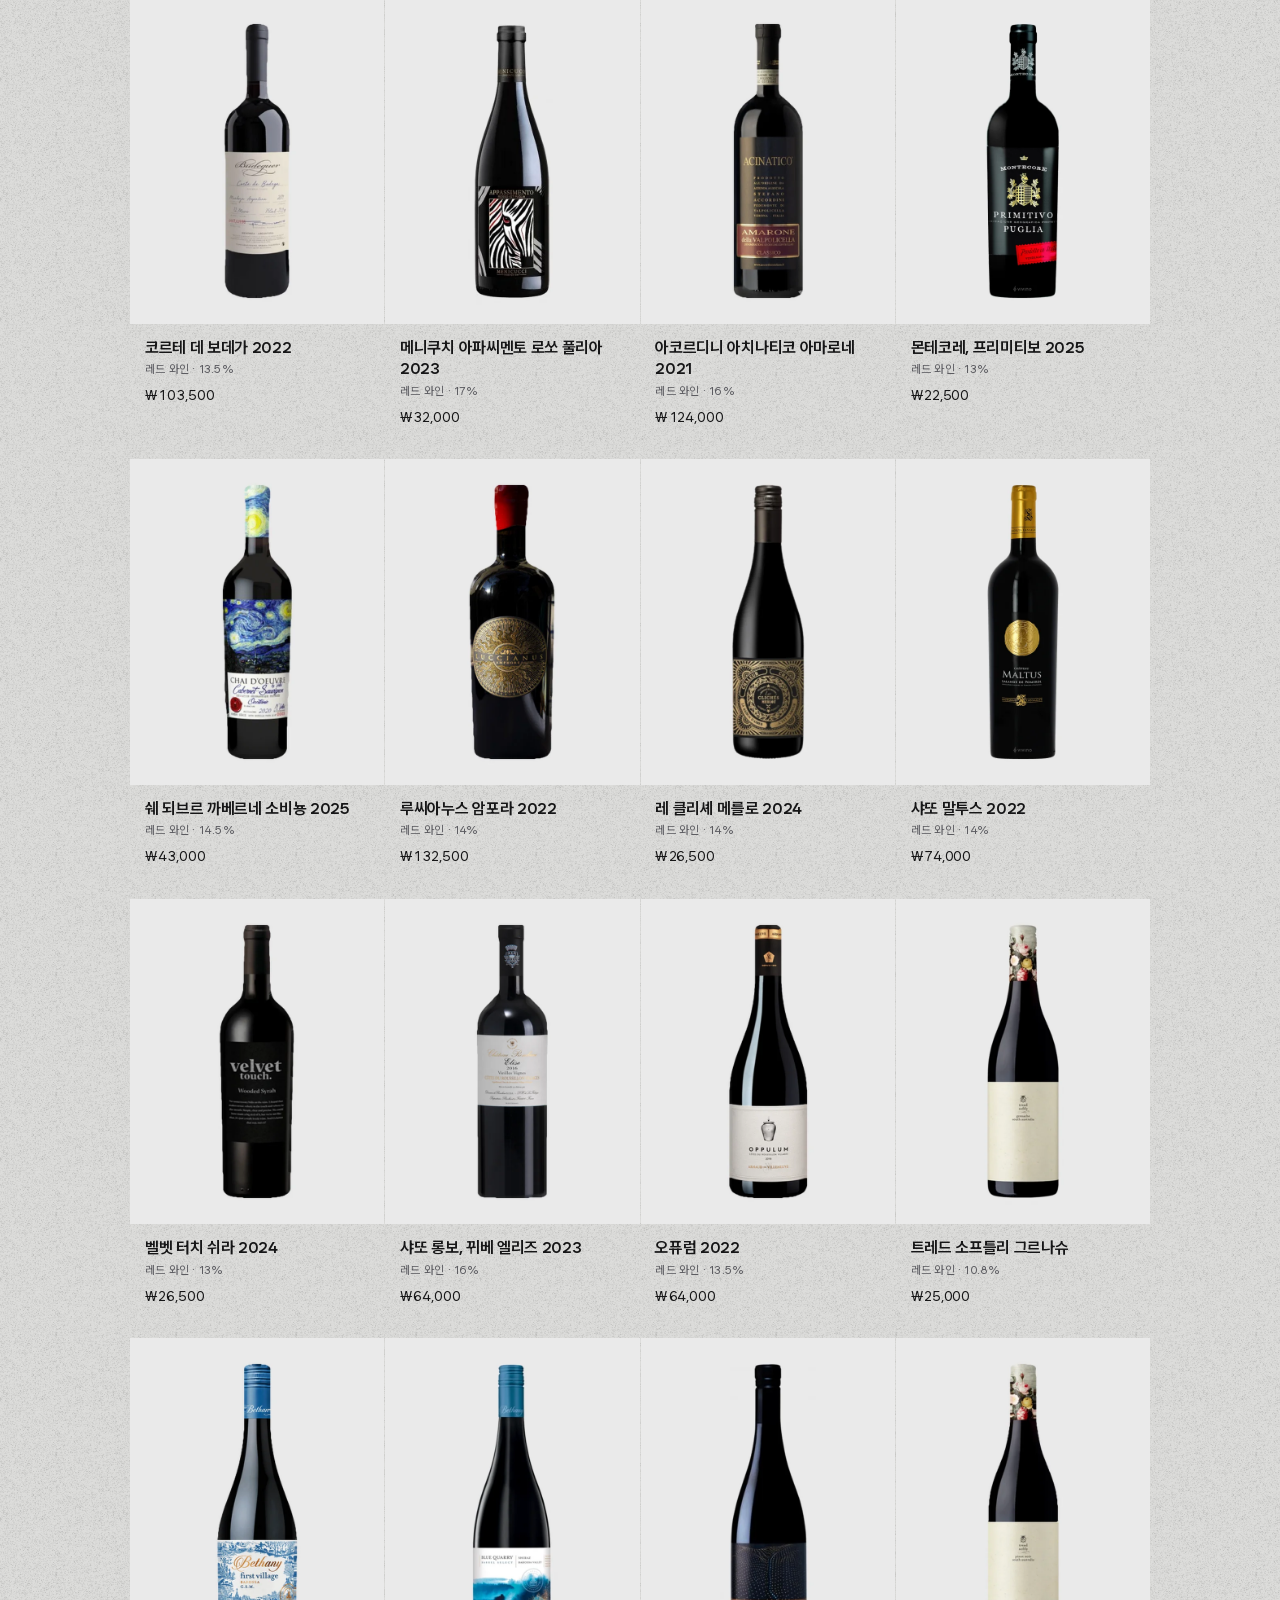
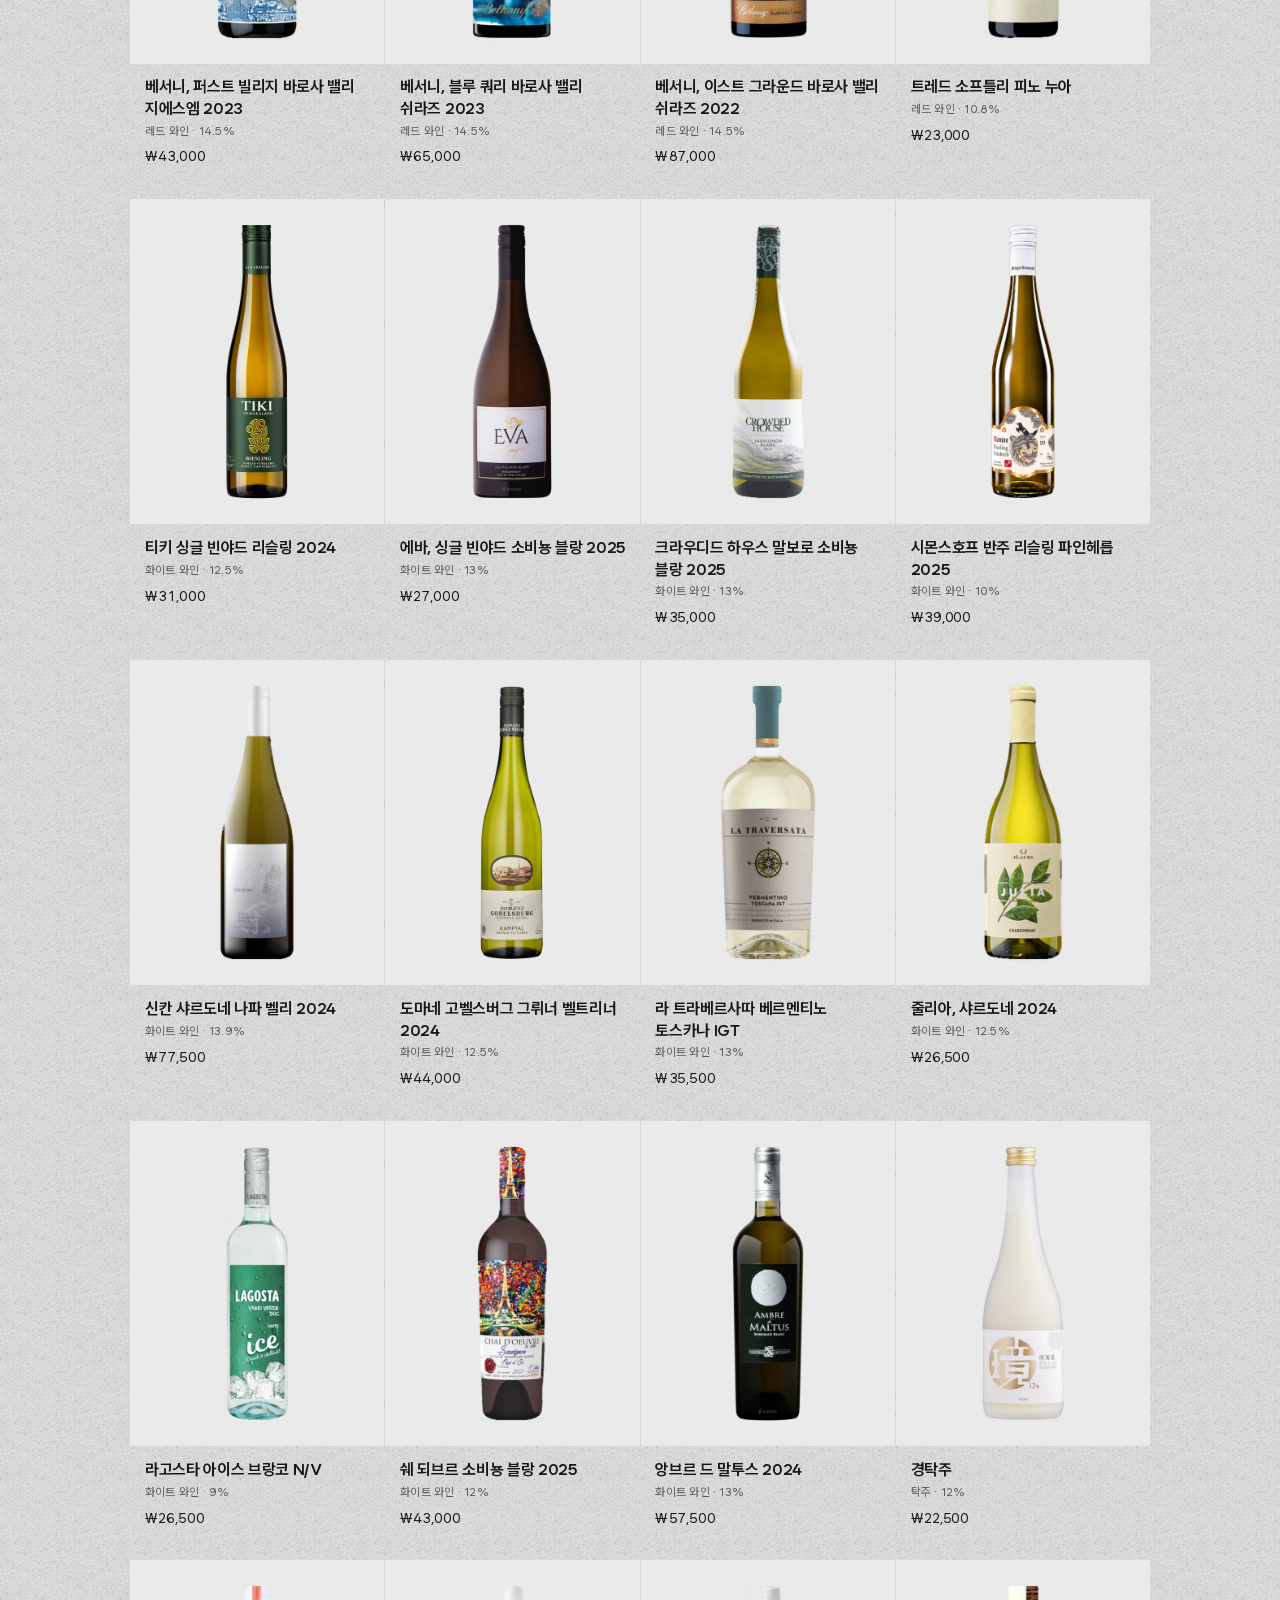
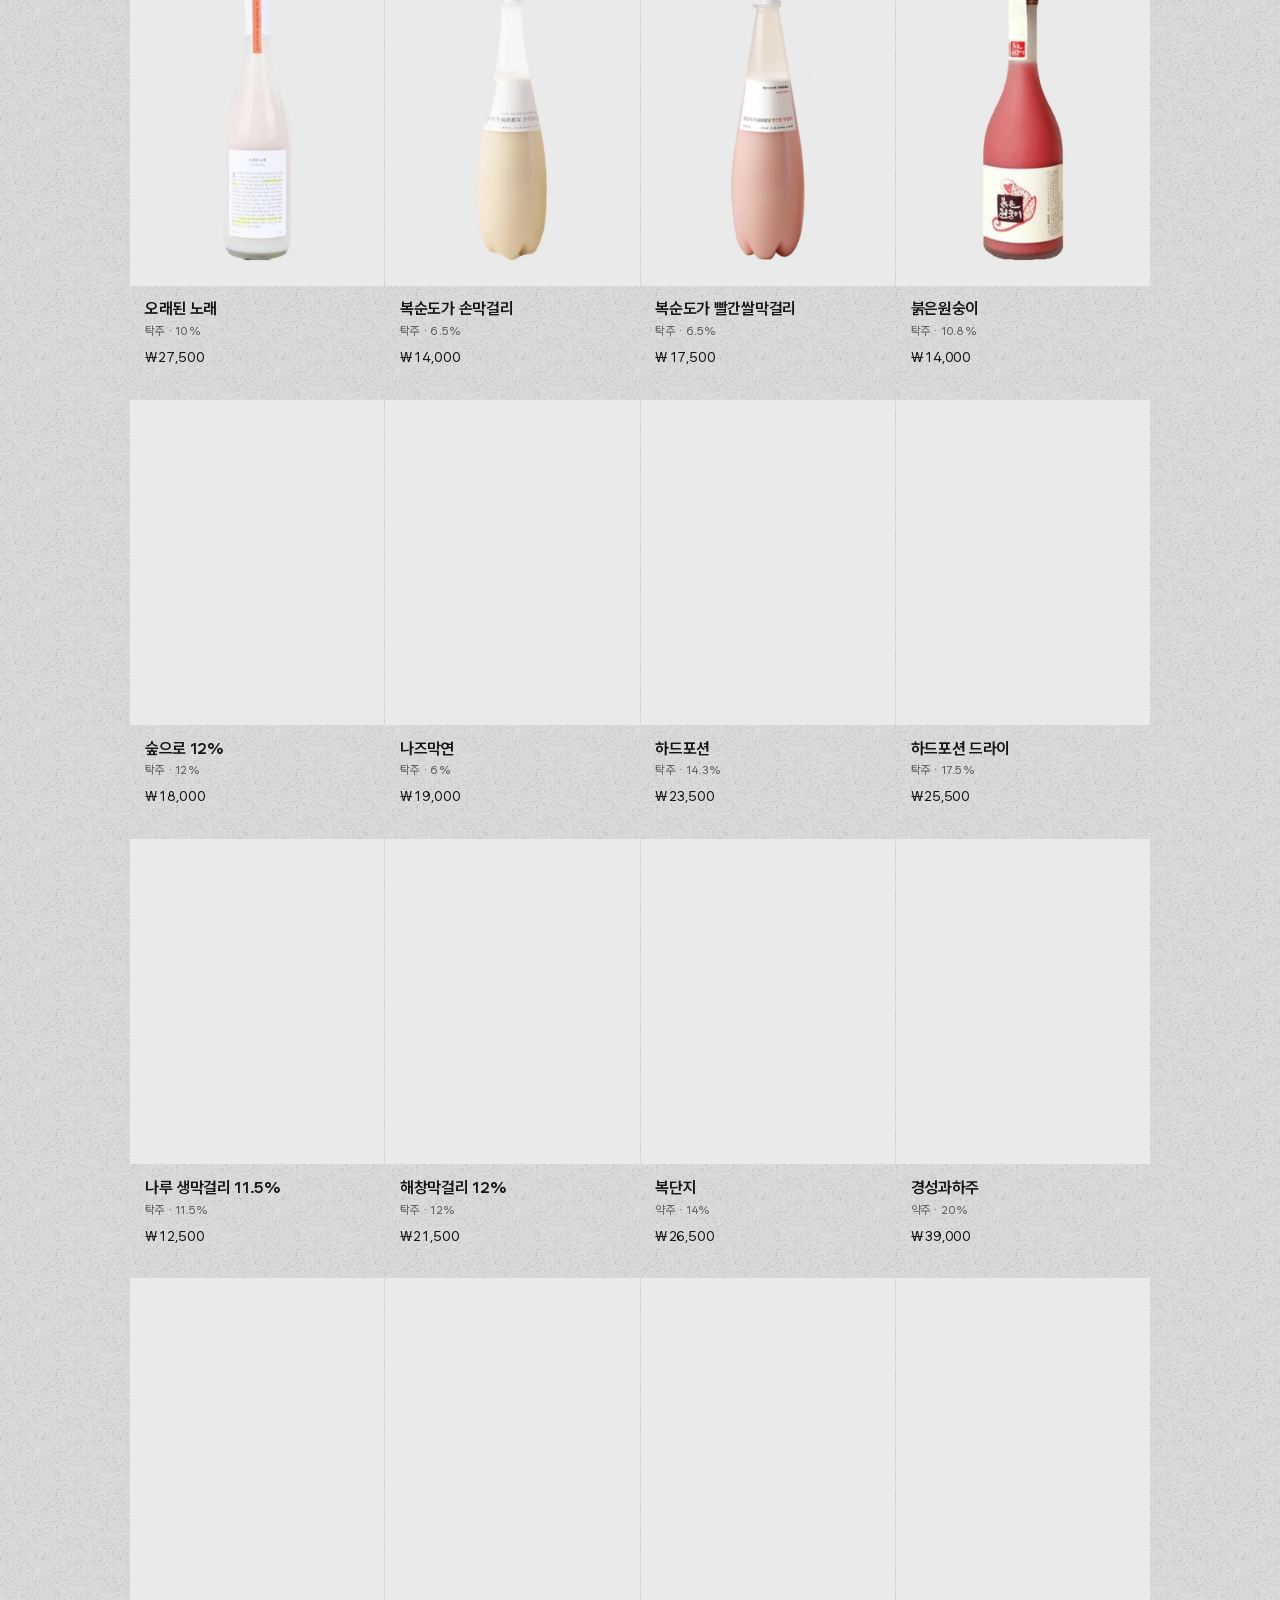
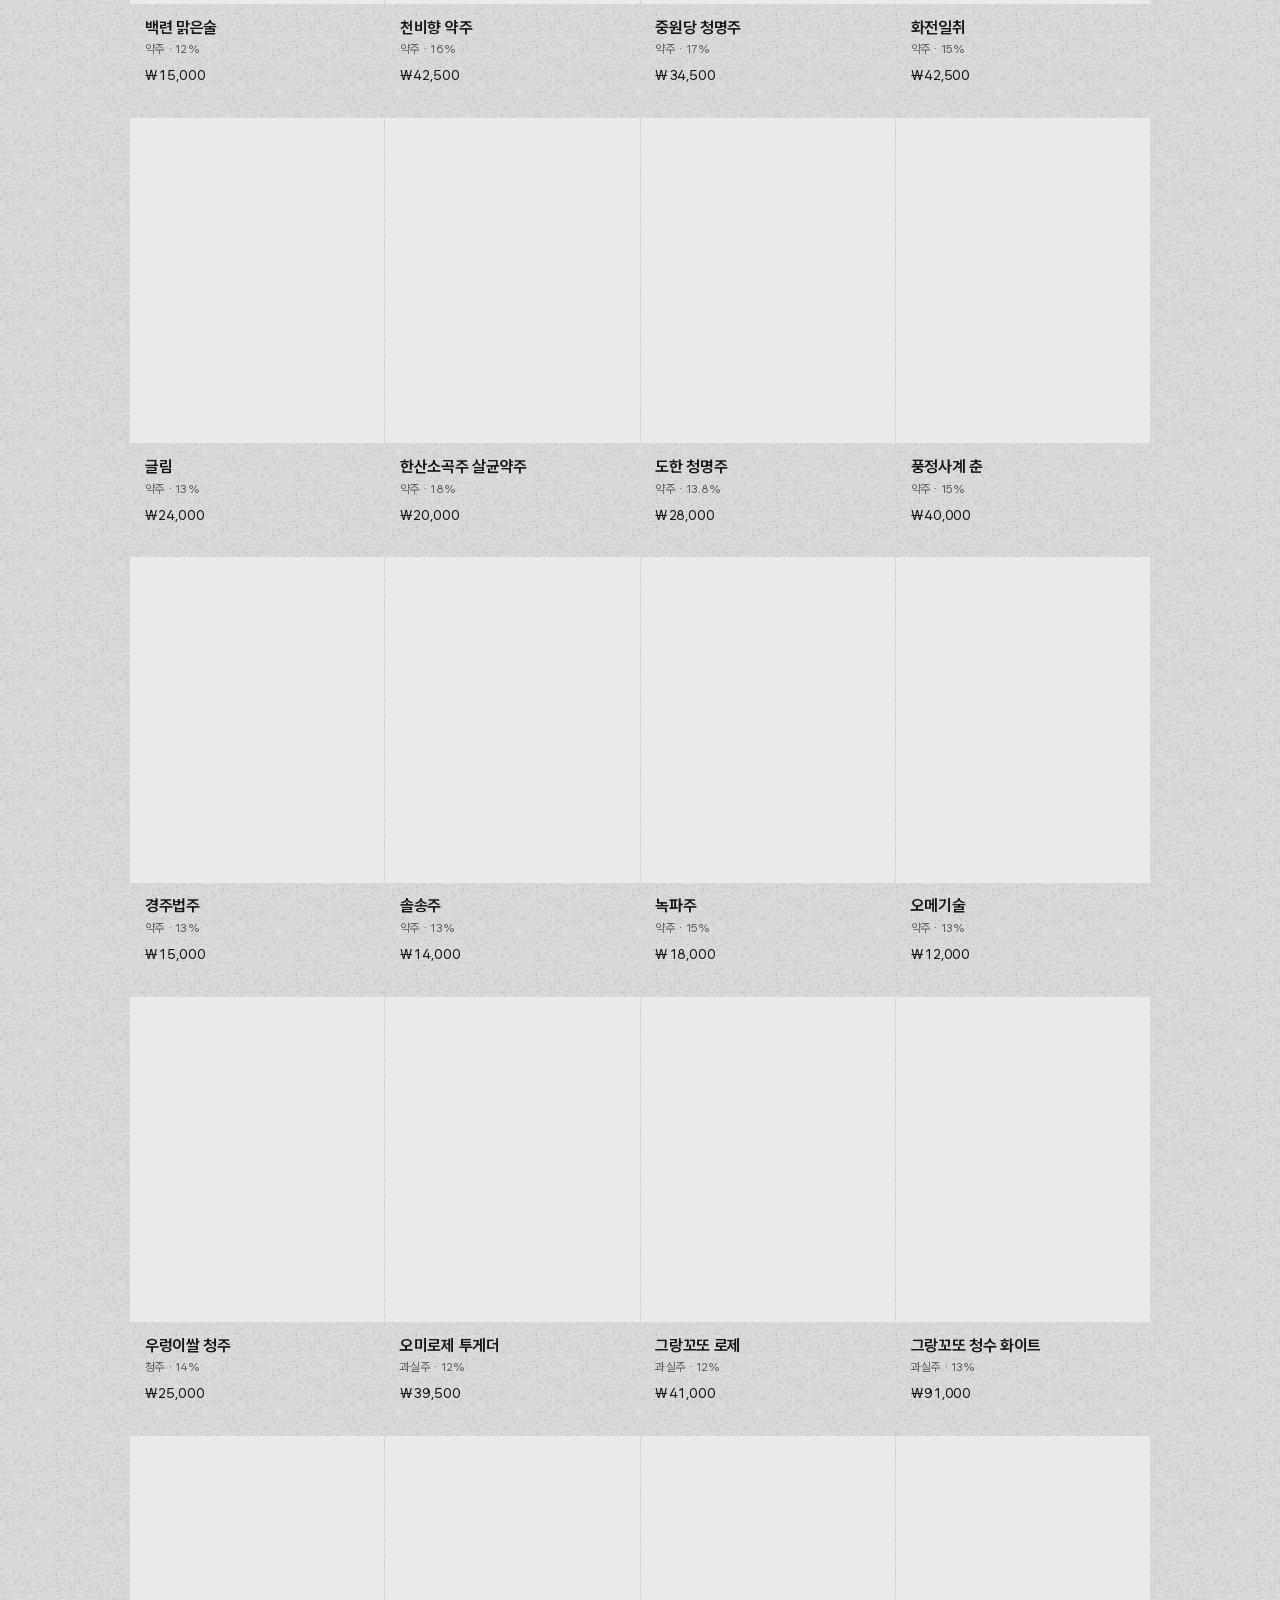
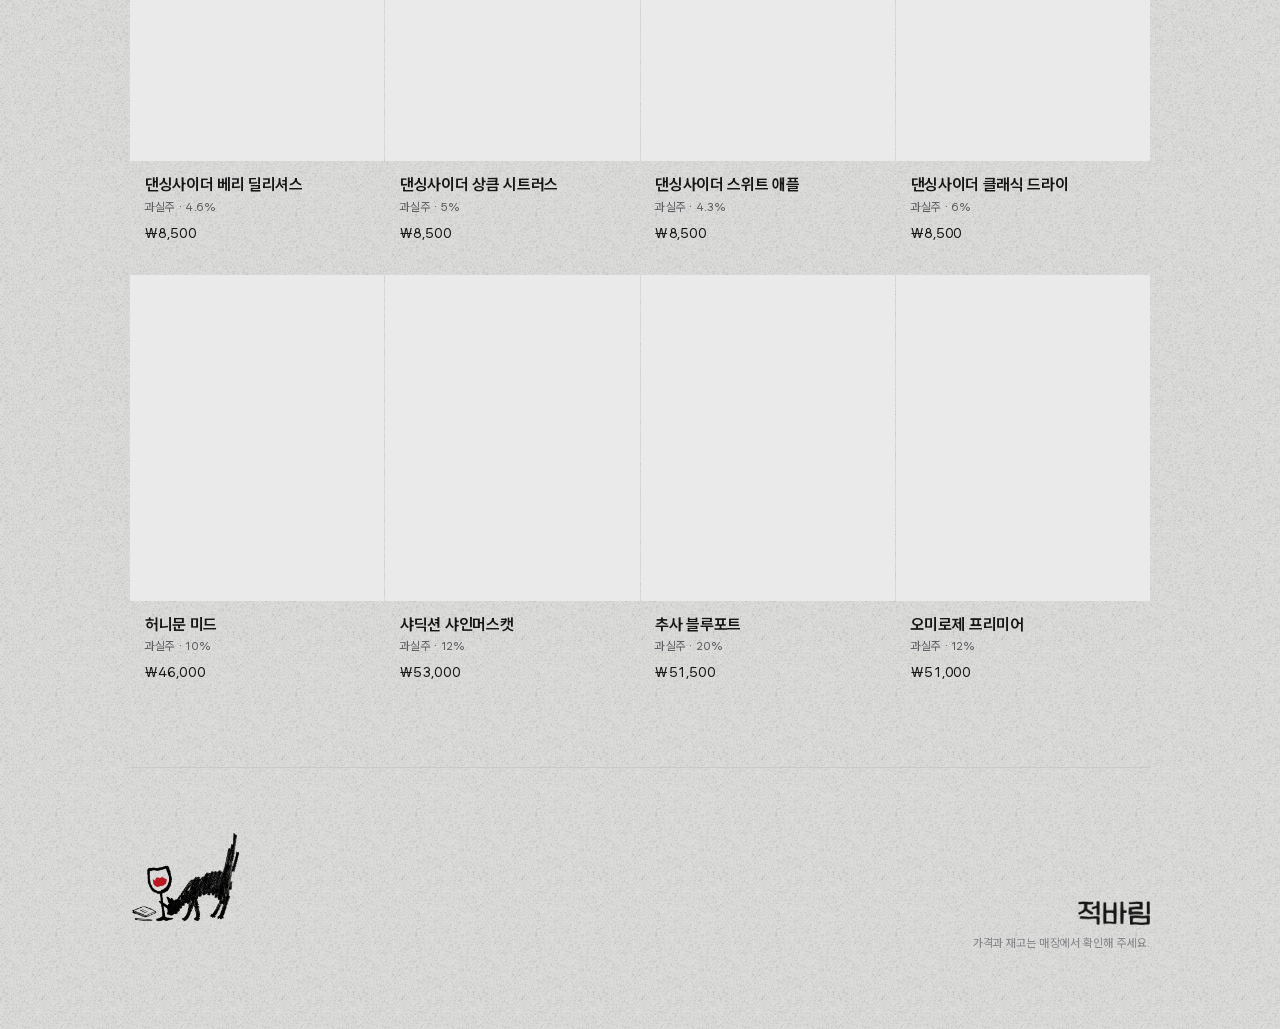
==== commit f2e8b457: "키오스크 자동 복귀 알림창을 화면 위쪽으로 Co-Authored-By: Claude Opus 5.5 <noreply@anthropic.com> Claude-Session: http" ====
--- a/public/index.html
+++ b/public/index.html
@@ -1 +1 @@
-<!doctype html><html lang="ko"><head><meta charset="utf-8"><meta name="viewport" content="width=device-width,initial-scale=1,viewport-fit=cover"><meta name="theme-color" content="#dcdcda" media="(prefers-color-scheme: light)"><meta name="theme-color" content="#18181a" media="(prefers-color-scheme: dark)"><meta name="color-scheme" content="light dark"><style>html{background:#dcdcda}@media(prefers-color-scheme:dark){html{background:#18181a}}</style><title>적바림 — 주류 리스트</title><meta name="description" content="적바림의 우리술과 와인을 주종, 가격, 맛과 향으로 찾아보세요."><meta property="og:type" content="website"><meta property="og:site_name" content="적바림"><meta property="og:url" content="https://rapid-king-0272.jhpyeon1.workers.dev/"><meta property="og:title" content="적바림 — 주류 리스트"><meta property="og:description" content="적바림의 우리술과 와인을 주종, 가격, 맛과 향으로 찾아보세요."><meta property="og:image" content="https://rapid-king-0272.jhpyeon1.workers.dev/assets/og.png?v=2"><meta property="og:image:width" content="1200"><meta property="og:image:height" content="630"><meta name="twitter:card" content="summary_large_image"><link rel="icon" type="image/svg+xml" href="data:image/svg+xml,%3Csvg xmlns='http://www.w3.org/2000/svg' viewBox='0 0 32 32'%3E%3Crect width='32' height='32' fill='%23000'/%3E%3Ctext x='16' y='23' text-anchor='middle' font-size='20' font-weight='900' fill='%23f4f3ef'%3E적%3C/text%3E%3C/svg%3E"><link rel="preload" as="font" href="assets/WantedSansVariable.woff2" type="font/woff2" crossorigin><script src="performance.js?v=perf-1"></script><script>/* 매장 TV 브라우저는 가벼운 화면으로 보낸다 */if(/web[o0]s|netcast|smart[ -]?tv|lg browser/i.test(navigator.userAgent||'')&&!/[?&]render=full/.test(location.search))location.replace('kiosk/'+location.search+location.hash);</script><link rel="stylesheet" href="ui.css?v=v5-20261121-1"><script defer src="config.js?v=v5-20261121-1"></script><script defer src="db.js?v=v5-20261121-1"></script><script defer src="spots.js?v=v5-20261121-1"></script><script defer src="catalog.js?v=v5-20261121-1"></script><script defer src="list.js?v=v5-20261121-1"></script><script defer src="personality.js?v=v5-20261121-1"></script><script defer src="result-card.js?v=v5-20261121-1"></script><script defer src="app.js?v=v5-20261121-1"></script></head><body><div id="app"></div><dialog id="dialog"></dialog><dialog id="idle-dialog" class="idle-dialog" aria-labelledby="idle-title" aria-describedby="idle-message"><p class="eyebrow">잠시 쉬고 계신가요?</p><h2 id="idle-title">계속 살펴보실래요?</h2><p id="idle-message"><strong id="idle-seconds" role="timer">15</strong>초 뒤 처음 화면으로 돌아갑니다.</p><button class="primary" id="idle-continue">계속 보기</button><button class="outline-button" id="idle-home">처음으로 돌아가기</button></dialog><div id="toast" role="status" aria-live="polite"></div><noscript>자바스크립트를 켜 주세요.</noscript></body></html>
+<!doctype html><html lang="ko"><head><meta charset="utf-8"><meta name="viewport" content="width=device-width,initial-scale=1,viewport-fit=cover"><meta name="theme-color" content="#dcdcda" media="(prefers-color-scheme: light)"><meta name="theme-color" content="#18181a" media="(prefers-color-scheme: dark)"><meta name="color-scheme" content="light dark"><style>html{background:#dcdcda}@media(prefers-color-scheme:dark){html{background:#18181a}}</style><title>적바림 — 주류 리스트</title><meta name="description" content="적바림의 우리술과 와인을 주종, 가격, 맛과 향으로 찾아보세요."><meta property="og:type" content="website"><meta property="og:site_name" content="적바림"><meta property="og:url" content="https://rapid-king-0272.jhpyeon1.workers.dev/"><meta property="og:title" content="적바림 — 주류 리스트"><meta property="og:description" content="적바림의 우리술과 와인을 주종, 가격, 맛과 향으로 찾아보세요."><meta property="og:image" content="https://rapid-king-0272.jhpyeon1.workers.dev/assets/og.png?v=2"><meta property="og:image:width" content="1200"><meta property="og:image:height" content="630"><meta name="twitter:card" content="summary_large_image"><link rel="icon" type="image/svg+xml" href="data:image/svg+xml,%3Csvg xmlns='http://www.w3.org/2000/svg' viewBox='0 0 32 32'%3E%3Crect width='32' height='32' fill='%23000'/%3E%3Ctext x='16' y='23' text-anchor='middle' font-size='20' font-weight='900' fill='%23f4f3ef'%3E적%3C/text%3E%3C/svg%3E"><link rel="preload" as="font" href="assets/WantedSansVariable.woff2" type="font/woff2" crossorigin><script src="performance.js?v=perf-1"></script><script>/* 매장 TV 브라우저는 가벼운 화면으로 보낸다 */if(/web[o0]s|netcast|smart[ -]?tv|lg browser/i.test(navigator.userAgent||'')&&!/[?&]render=full/.test(location.search))location.replace('kiosk/'+location.search+location.hash);</script><link rel="stylesheet" href="ui.css?v=v5-20261121-2"><script defer src="config.js?v=v5-20261121-2"></script><script defer src="db.js?v=v5-20261121-2"></script><script defer src="spots.js?v=v5-20261121-2"></script><script defer src="catalog.js?v=v5-20261121-2"></script><script defer src="list.js?v=v5-20261121-2"></script><script defer src="personality.js?v=v5-20261121-2"></script><script defer src="result-card.js?v=v5-20261121-2"></script><script defer src="app.js?v=v5-20261121-2"></script></head><body><div id="app"></div><dialog id="dialog"></dialog><dialog id="idle-dialog" class="idle-dialog" aria-labelledby="idle-title" aria-describedby="idle-message"><p class="eyebrow">잠시 쉬고 계신가요?</p><h2 id="idle-title">계속 살펴보실래요?</h2><p id="idle-message"><strong id="idle-seconds" role="timer">15</strong>초 뒤 처음 화면으로 돌아갑니다.</p><button class="primary" id="idle-continue">계속 보기</button><button class="outline-button" id="idle-home">처음으로 돌아가기</button></dialog><div id="toast" role="status" aria-live="polite"></div><noscript>자바스크립트를 켜 주세요.</noscript></body></html>
--- a/public/ui.css
+++ b/public/ui.css
@@ -627,3 +627,5 @@
 
 /* 밝은 화면 질감: 밝은 바탕에서는 기존 입자가 묻혀서, 어두운 입자를 더 진하게 깐 전용 질감을 쓴다 */
 @media(prefers-color-scheme:light){html:not(.is-kiosk) body,html:not(.is-kiosk) .top,html:not(.is-kiosk) .bar,html:not(.is-kiosk) .filter-bar,html:not(.is-kiosk) dialog{background-image:url('assets/grain-light.png');background-size:120px 120px}}
+/* 키오스크: 자동 복귀 알림창도 조작이 쉬운 화면 위쪽에 */
+html.is-kiosk .idle-dialog{top:22%;transform:translate(-50%,0)}
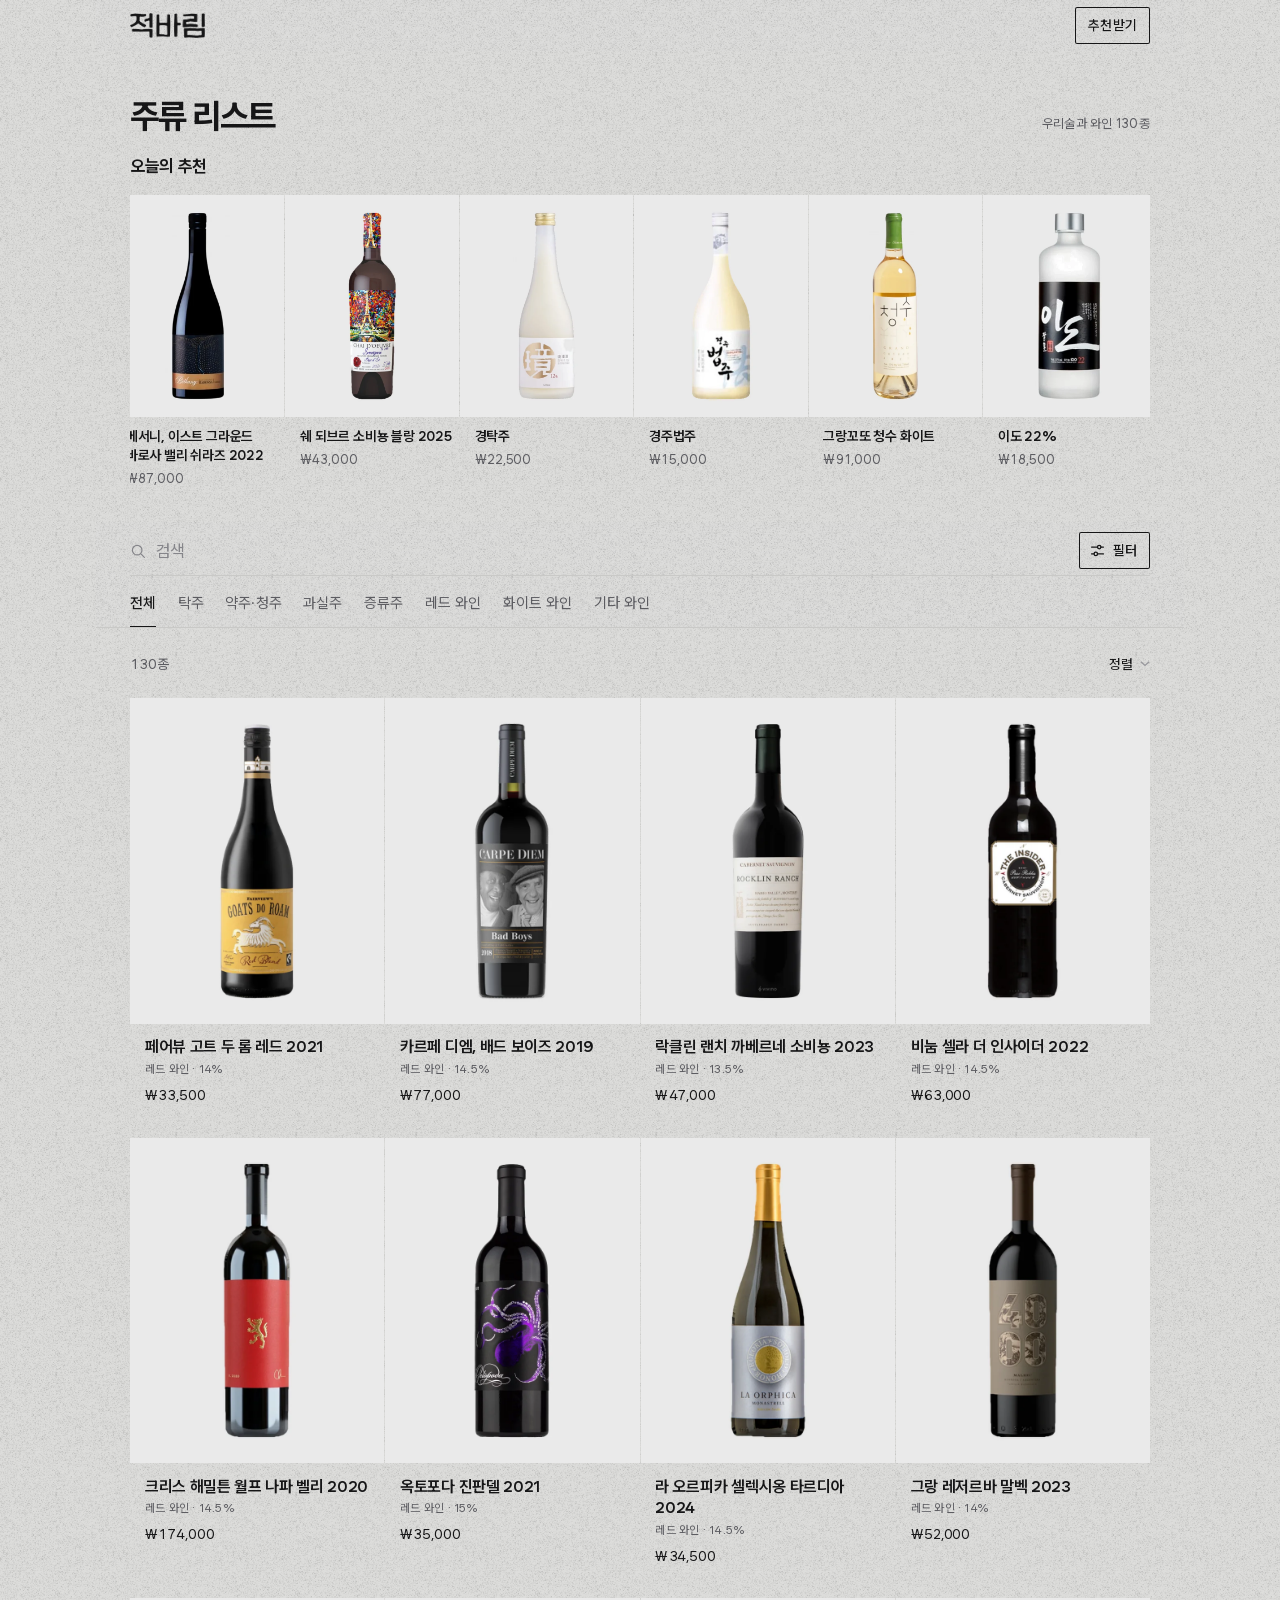
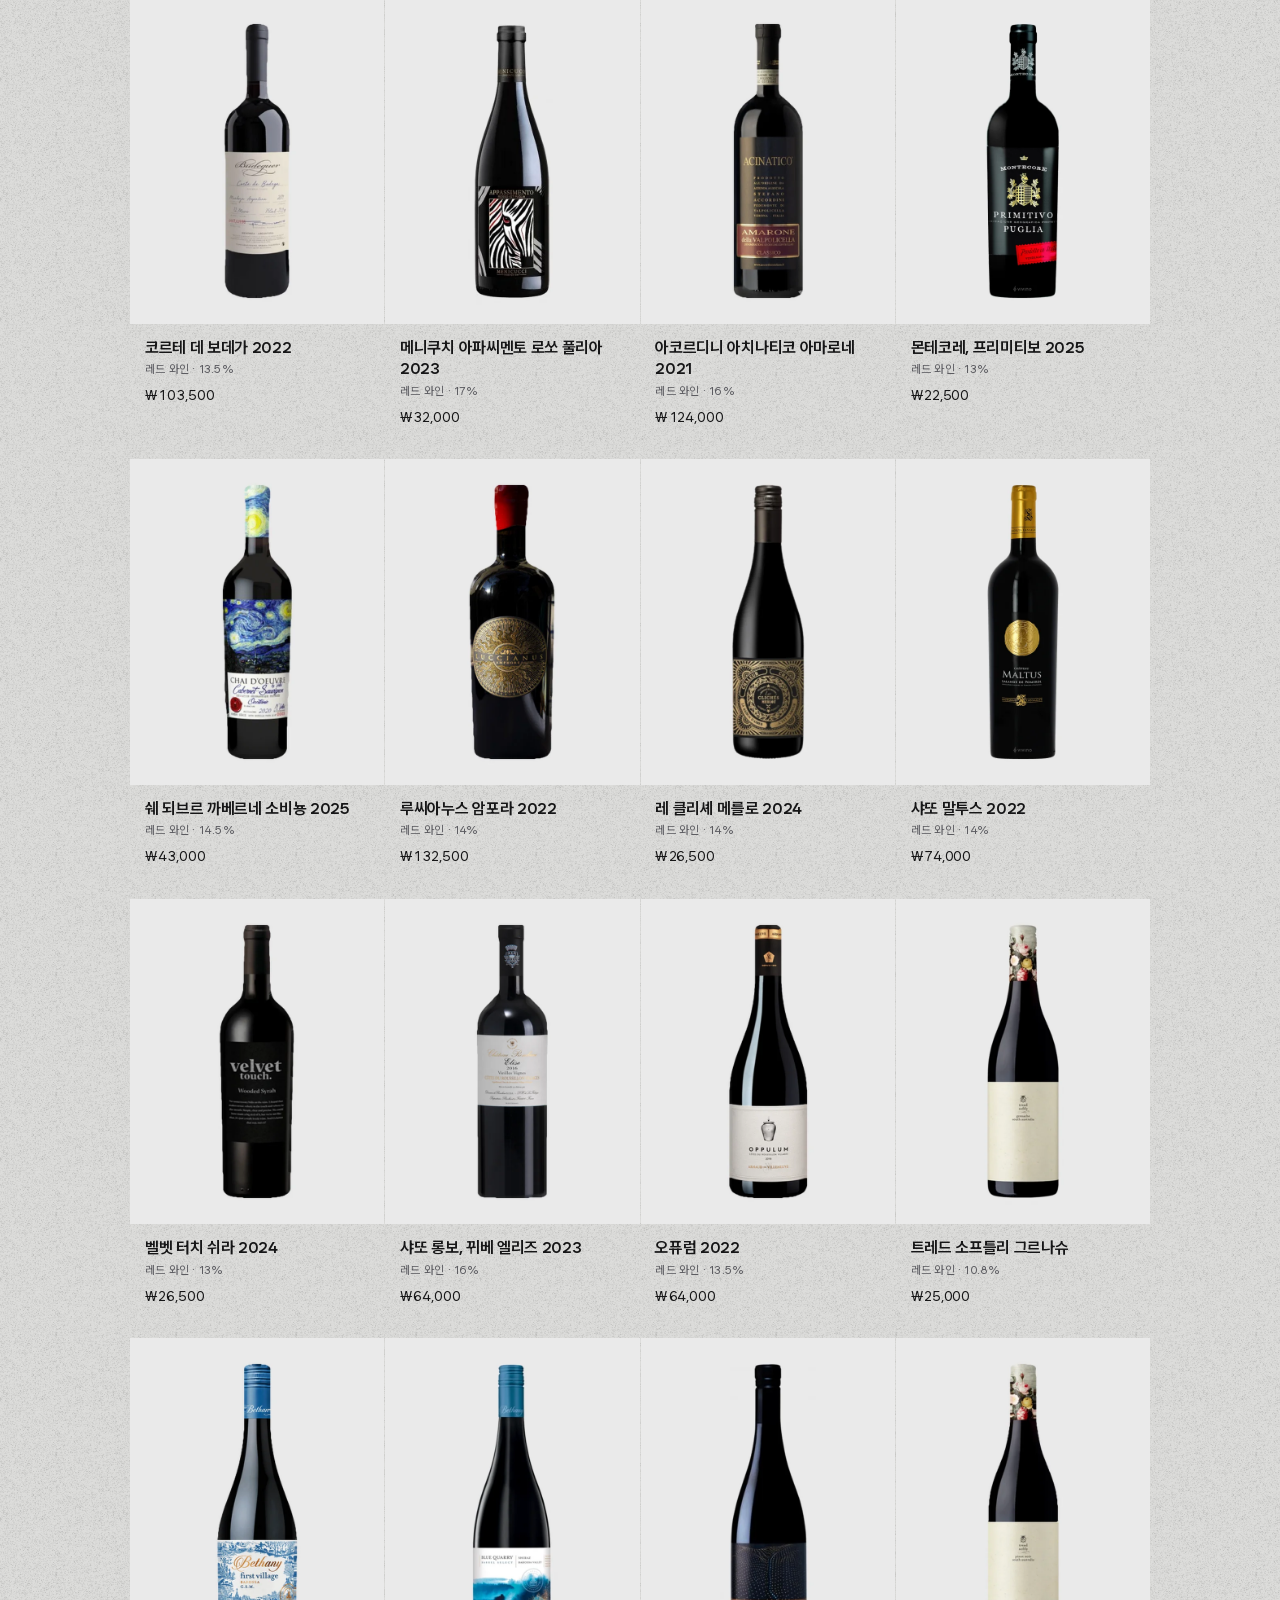
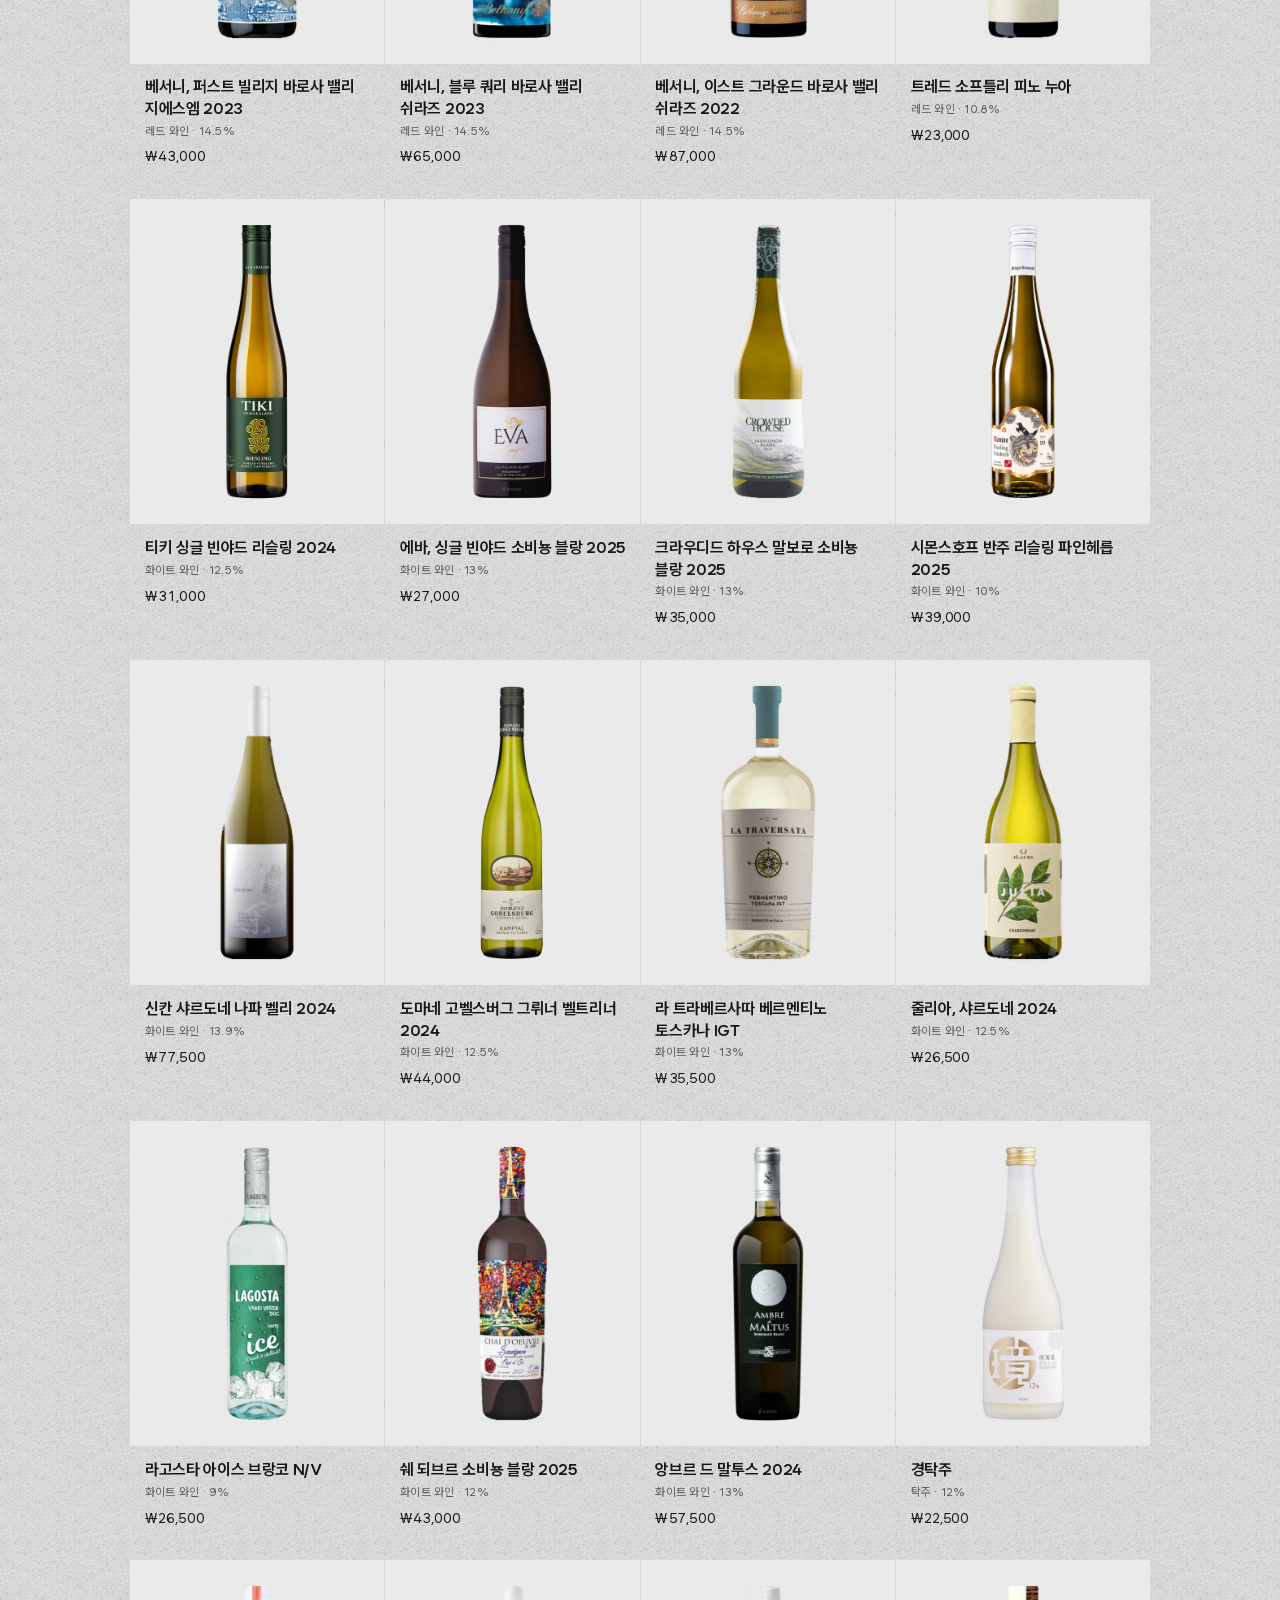
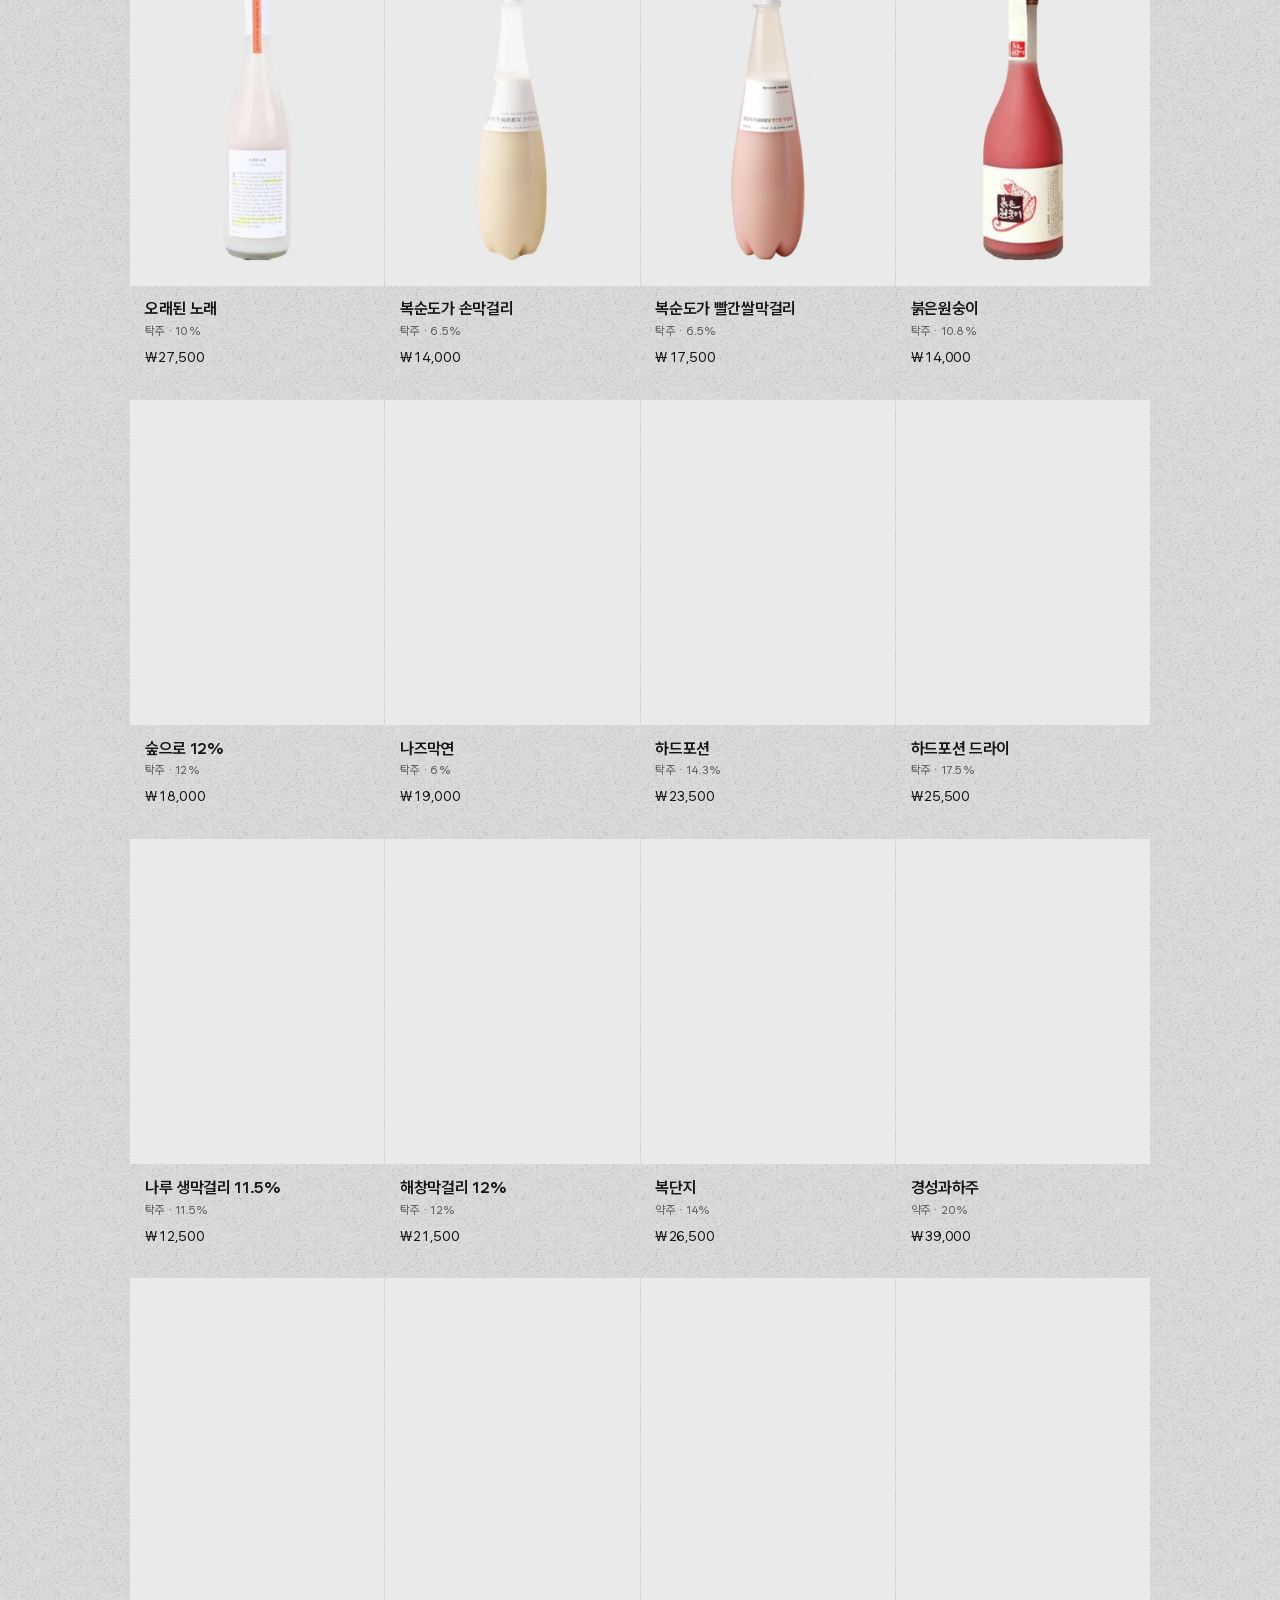
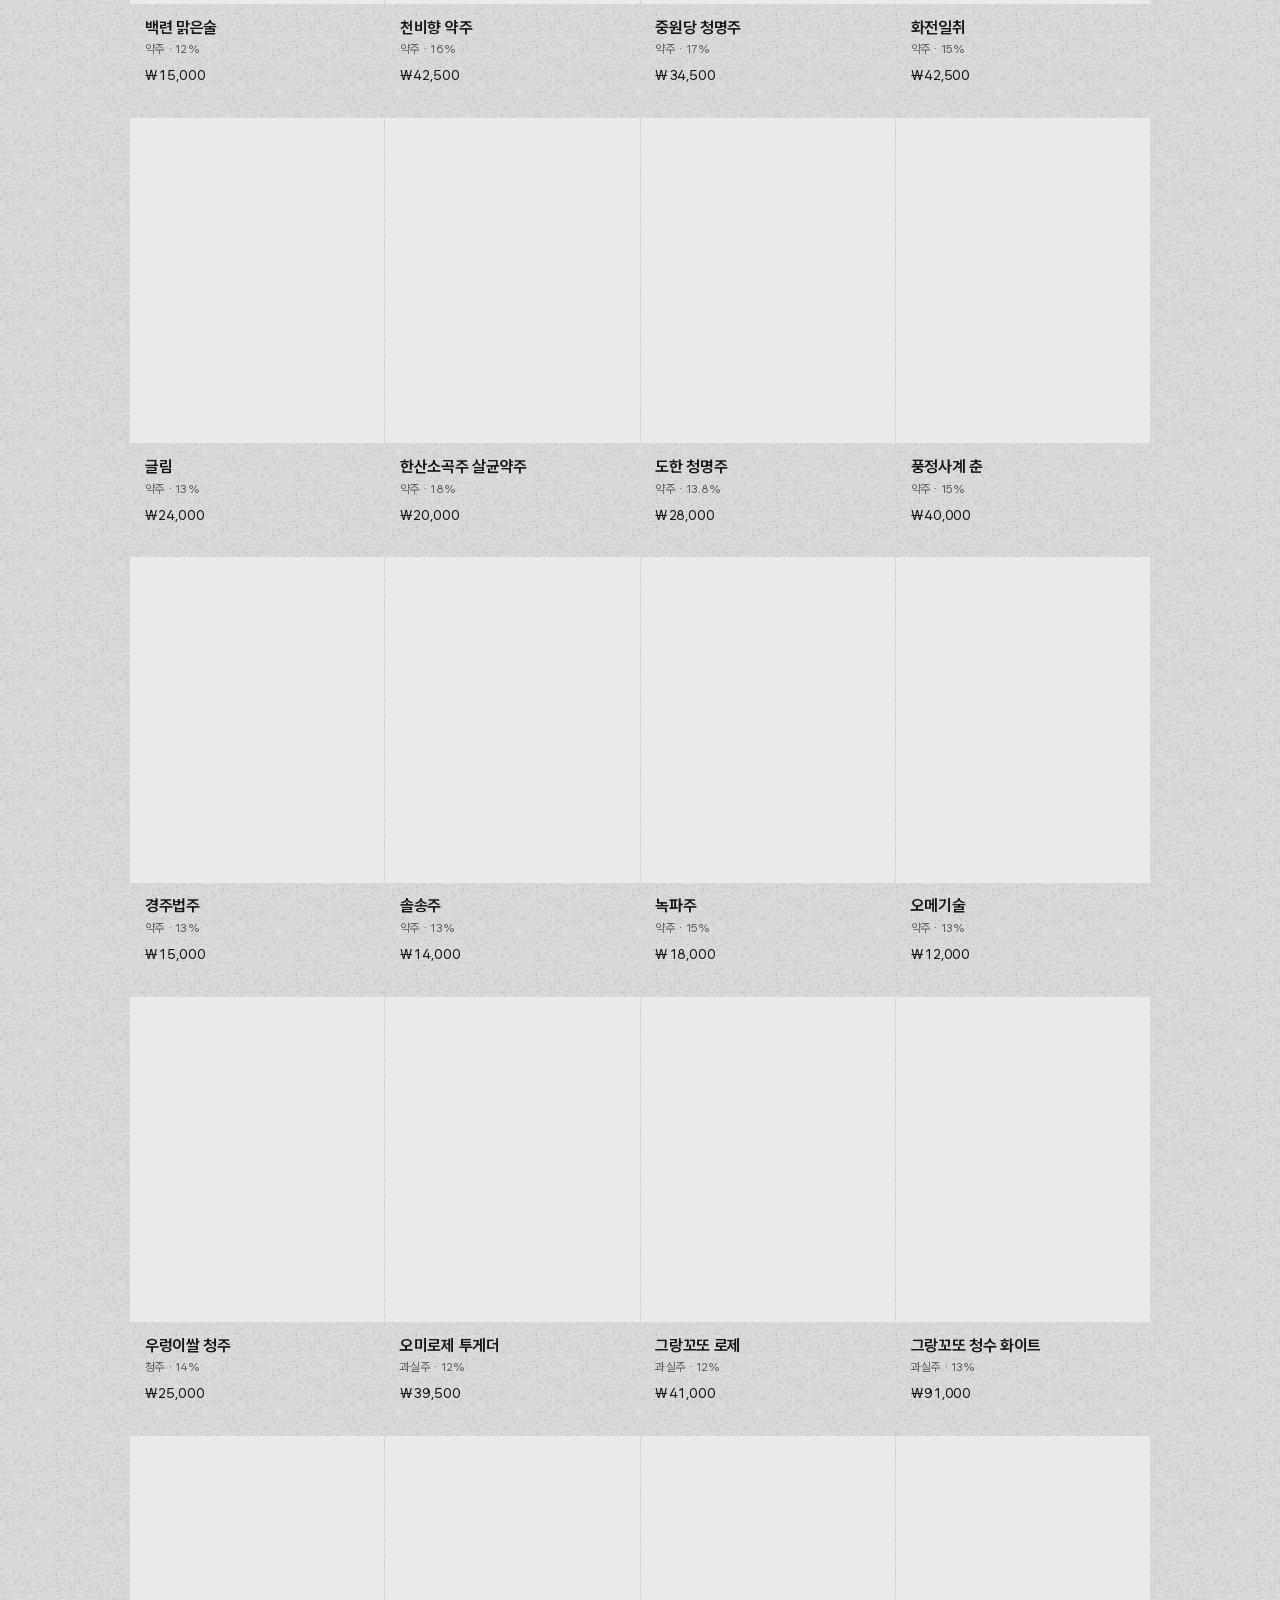
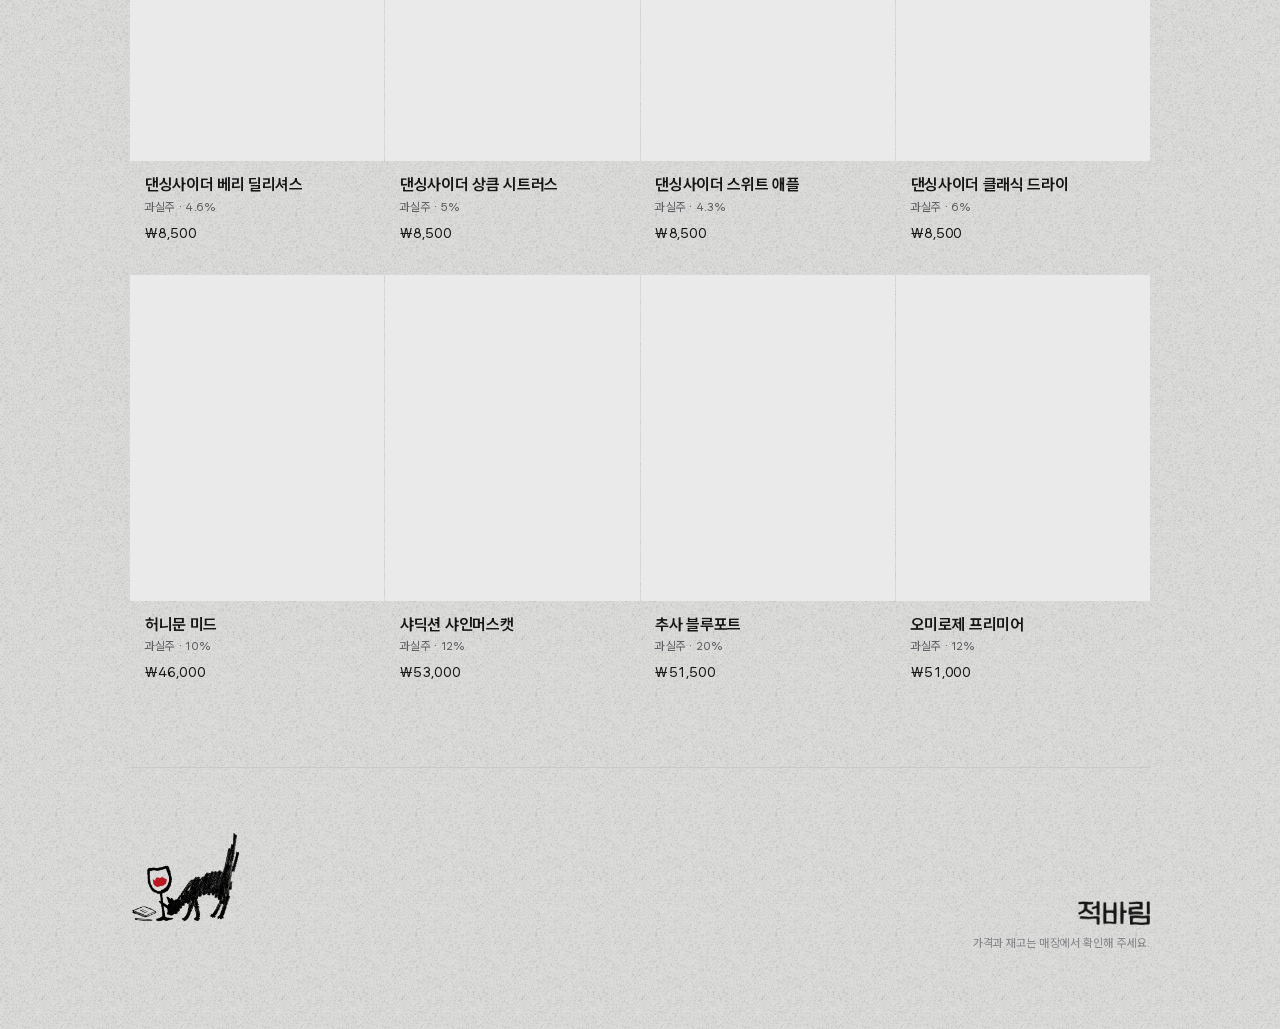
==== commit fdeab54c: "키오스크 자동 복귀: 추천 선반 자동 넘김을 조작으로 세던 문제 수정 Co-Authored-By: Claude Opus 5.5 <noreply@anthropic.com> Claud" ====
--- a/public/index.html
+++ b/public/index.html
@@ -1 +1 @@
-<!doctype html><html lang="ko"><head><meta charset="utf-8"><meta name="viewport" content="width=device-width,initial-scale=1,viewport-fit=cover"><meta name="theme-color" content="#dcdcda" media="(prefers-color-scheme: light)"><meta name="theme-color" content="#18181a" media="(prefers-color-scheme: dark)"><meta name="color-scheme" content="light dark"><style>html{background:#dcdcda}@media(prefers-color-scheme:dark){html{background:#18181a}}</style><title>적바림 — 주류 리스트</title><meta name="description" content="적바림의 우리술과 와인을 주종, 가격, 맛과 향으로 찾아보세요."><meta property="og:type" content="website"><meta property="og:site_name" content="적바림"><meta property="og:url" content="https://rapid-king-0272.jhpyeon1.workers.dev/"><meta property="og:title" content="적바림 — 주류 리스트"><meta property="og:description" content="적바림의 우리술과 와인을 주종, 가격, 맛과 향으로 찾아보세요."><meta property="og:image" content="https://rapid-king-0272.jhpyeon1.workers.dev/assets/og.png?v=2"><meta property="og:image:width" content="1200"><meta property="og:image:height" content="630"><meta name="twitter:card" content="summary_large_image"><link rel="icon" type="image/svg+xml" href="data:image/svg+xml,%3Csvg xmlns='http://www.w3.org/2000/svg' viewBox='0 0 32 32'%3E%3Crect width='32' height='32' fill='%23000'/%3E%3Ctext x='16' y='23' text-anchor='middle' font-size='20' font-weight='900' fill='%23f4f3ef'%3E적%3C/text%3E%3C/svg%3E"><link rel="preload" as="font" href="assets/WantedSansVariable.woff2" type="font/woff2" crossorigin><script src="performance.js?v=perf-1"></script><script>/* 매장 TV 브라우저는 가벼운 화면으로 보낸다 */if(/web[o0]s|netcast|smart[ -]?tv|lg browser/i.test(navigator.userAgent||'')&&!/[?&]render=full/.test(location.search))location.replace('kiosk/'+location.search+location.hash);</script><link rel="stylesheet" href="ui.css?v=v5-20261121-2"><script defer src="config.js?v=v5-20261121-2"></script><script defer src="db.js?v=v5-20261121-2"></script><script defer src="spots.js?v=v5-20261121-2"></script><script defer src="catalog.js?v=v5-20261121-2"></script><script defer src="list.js?v=v5-20261121-2"></script><script defer src="personality.js?v=v5-20261121-2"></script><script defer src="result-card.js?v=v5-20261121-2"></script><script defer src="app.js?v=v5-20261121-2"></script></head><body><div id="app"></div><dialog id="dialog"></dialog><dialog id="idle-dialog" class="idle-dialog" aria-labelledby="idle-title" aria-describedby="idle-message"><p class="eyebrow">잠시 쉬고 계신가요?</p><h2 id="idle-title">계속 살펴보실래요?</h2><p id="idle-message"><strong id="idle-seconds" role="timer">15</strong>초 뒤 처음 화면으로 돌아갑니다.</p><button class="primary" id="idle-continue">계속 보기</button><button class="outline-button" id="idle-home">처음으로 돌아가기</button></dialog><div id="toast" role="status" aria-live="polite"></div><noscript>자바스크립트를 켜 주세요.</noscript></body></html>
+<!doctype html><html lang="ko"><head><meta charset="utf-8"><meta name="viewport" content="width=device-width,initial-scale=1,viewport-fit=cover"><meta name="theme-color" content="#dcdcda" media="(prefers-color-scheme: light)"><meta name="theme-color" content="#18181a" media="(prefers-color-scheme: dark)"><meta name="color-scheme" content="light dark"><style>html{background:#dcdcda}@media(prefers-color-scheme:dark){html{background:#18181a}}</style><title>적바림 — 주류 리스트</title><meta name="description" content="적바림의 우리술과 와인을 주종, 가격, 맛과 향으로 찾아보세요."><meta property="og:type" content="website"><meta property="og:site_name" content="적바림"><meta property="og:url" content="https://rapid-king-0272.jhpyeon1.workers.dev/"><meta property="og:title" content="적바림 — 주류 리스트"><meta property="og:description" content="적바림의 우리술과 와인을 주종, 가격, 맛과 향으로 찾아보세요."><meta property="og:image" content="https://rapid-king-0272.jhpyeon1.workers.dev/assets/og.png?v=2"><meta property="og:image:width" content="1200"><meta property="og:image:height" content="630"><meta name="twitter:card" content="summary_large_image"><link rel="icon" type="image/svg+xml" href="data:image/svg+xml,%3Csvg xmlns='http://www.w3.org/2000/svg' viewBox='0 0 32 32'%3E%3Crect width='32' height='32' fill='%23000'/%3E%3Ctext x='16' y='23' text-anchor='middle' font-size='20' font-weight='900' fill='%23f4f3ef'%3E적%3C/text%3E%3C/svg%3E"><link rel="preload" as="font" href="assets/WantedSansVariable.woff2" type="font/woff2" crossorigin><script src="performance.js?v=perf-1"></script><script>/* 매장 TV 브라우저는 가벼운 화면으로 보낸다 */if(/web[o0]s|netcast|smart[ -]?tv|lg browser/i.test(navigator.userAgent||'')&&!/[?&]render=full/.test(location.search))location.replace('kiosk/'+location.search+location.hash);</script><link rel="stylesheet" href="ui.css?v=v5-20261121-3"><script defer src="config.js?v=v5-20261121-3"></script><script defer src="db.js?v=v5-20261121-3"></script><script defer src="spots.js?v=v5-20261121-3"></script><script defer src="catalog.js?v=v5-20261121-3"></script><script defer src="list.js?v=v5-20261121-3"></script><script defer src="personality.js?v=v5-20261121-3"></script><script defer src="result-card.js?v=v5-20261121-3"></script><script defer src="app.js?v=v5-20261121-3"></script></head><body><div id="app"></div><dialog id="dialog"></dialog><dialog id="idle-dialog" class="idle-dialog" aria-labelledby="idle-title" aria-describedby="idle-message"><p class="eyebrow">잠시 쉬고 계신가요?</p><h2 id="idle-title">계속 살펴보실래요?</h2><p id="idle-message"><strong id="idle-seconds" role="timer">15</strong>초 뒤 처음 화면으로 돌아갑니다.</p><button class="primary" id="idle-continue">계속 보기</button><button class="outline-button" id="idle-home">처음으로 돌아가기</button></dialog><div id="toast" role="status" aria-live="polite"></div><noscript>자바스크립트를 켜 주세요.</noscript></body></html>
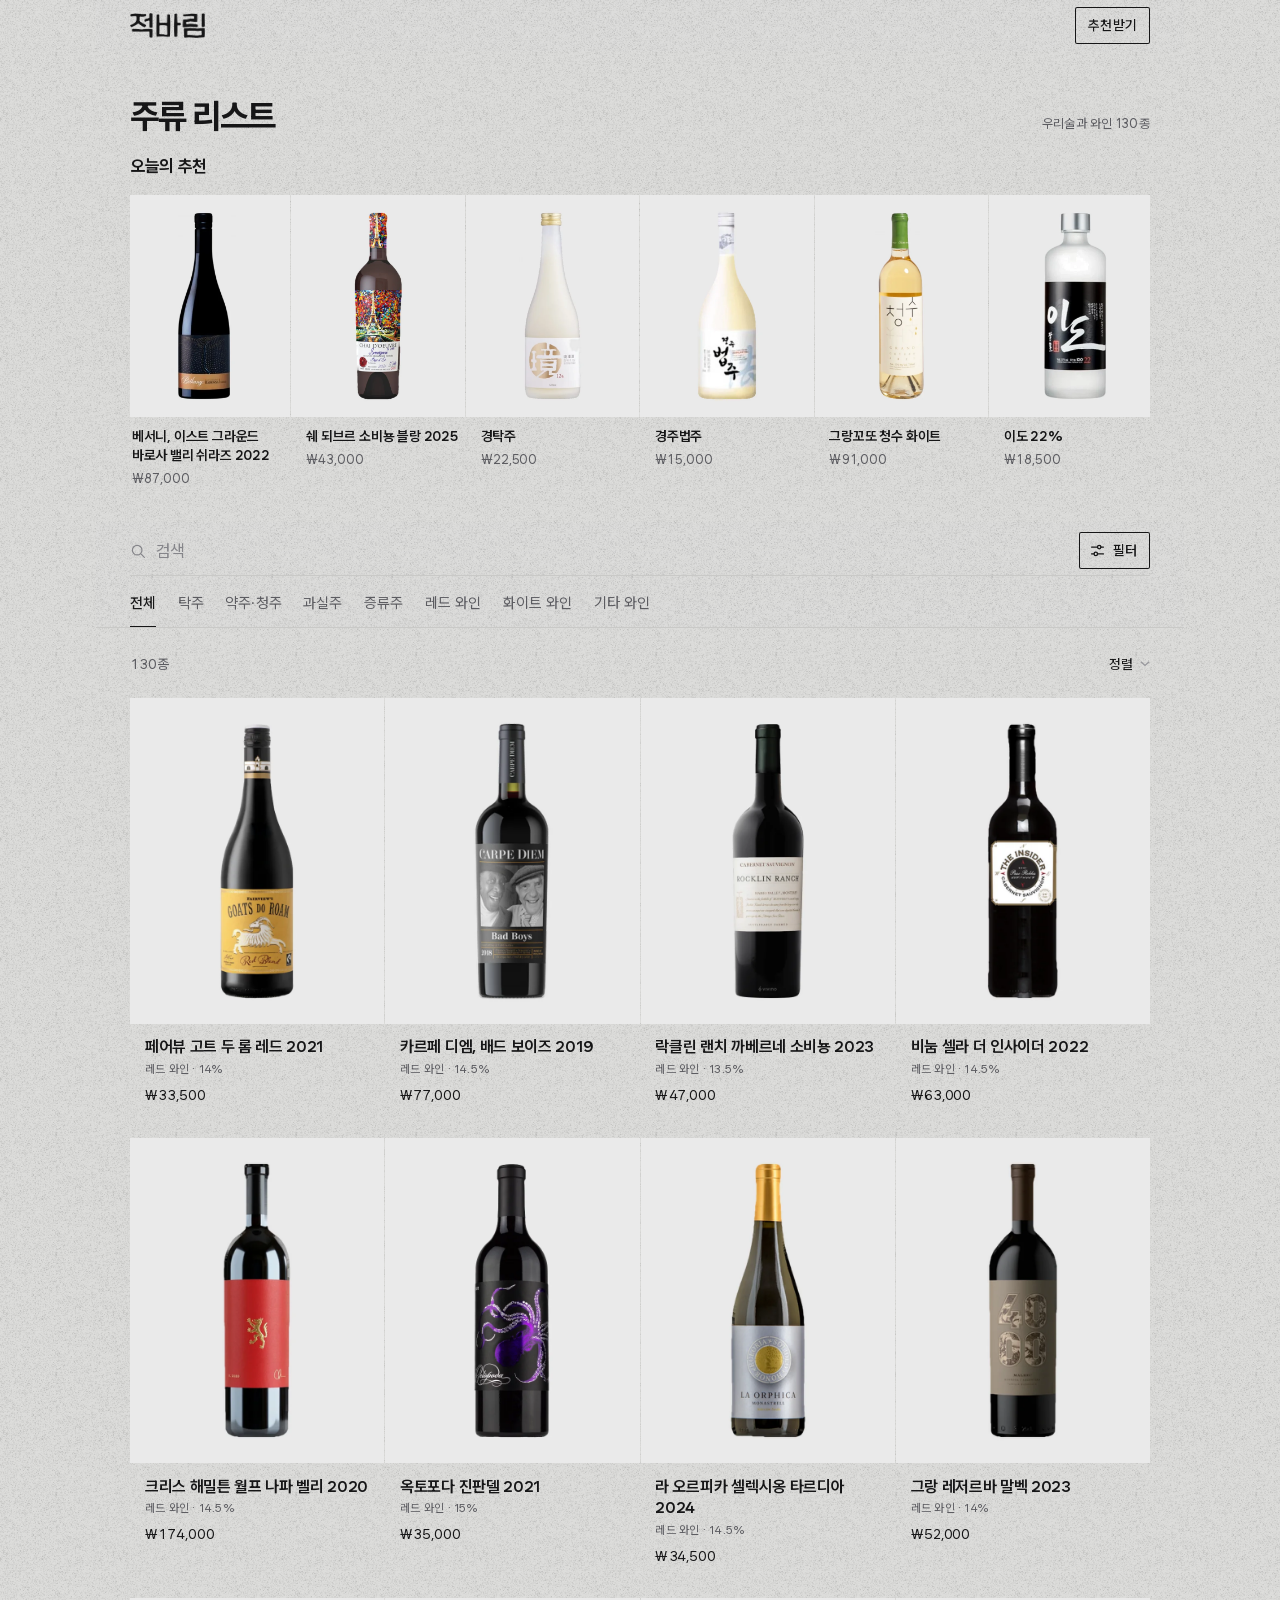
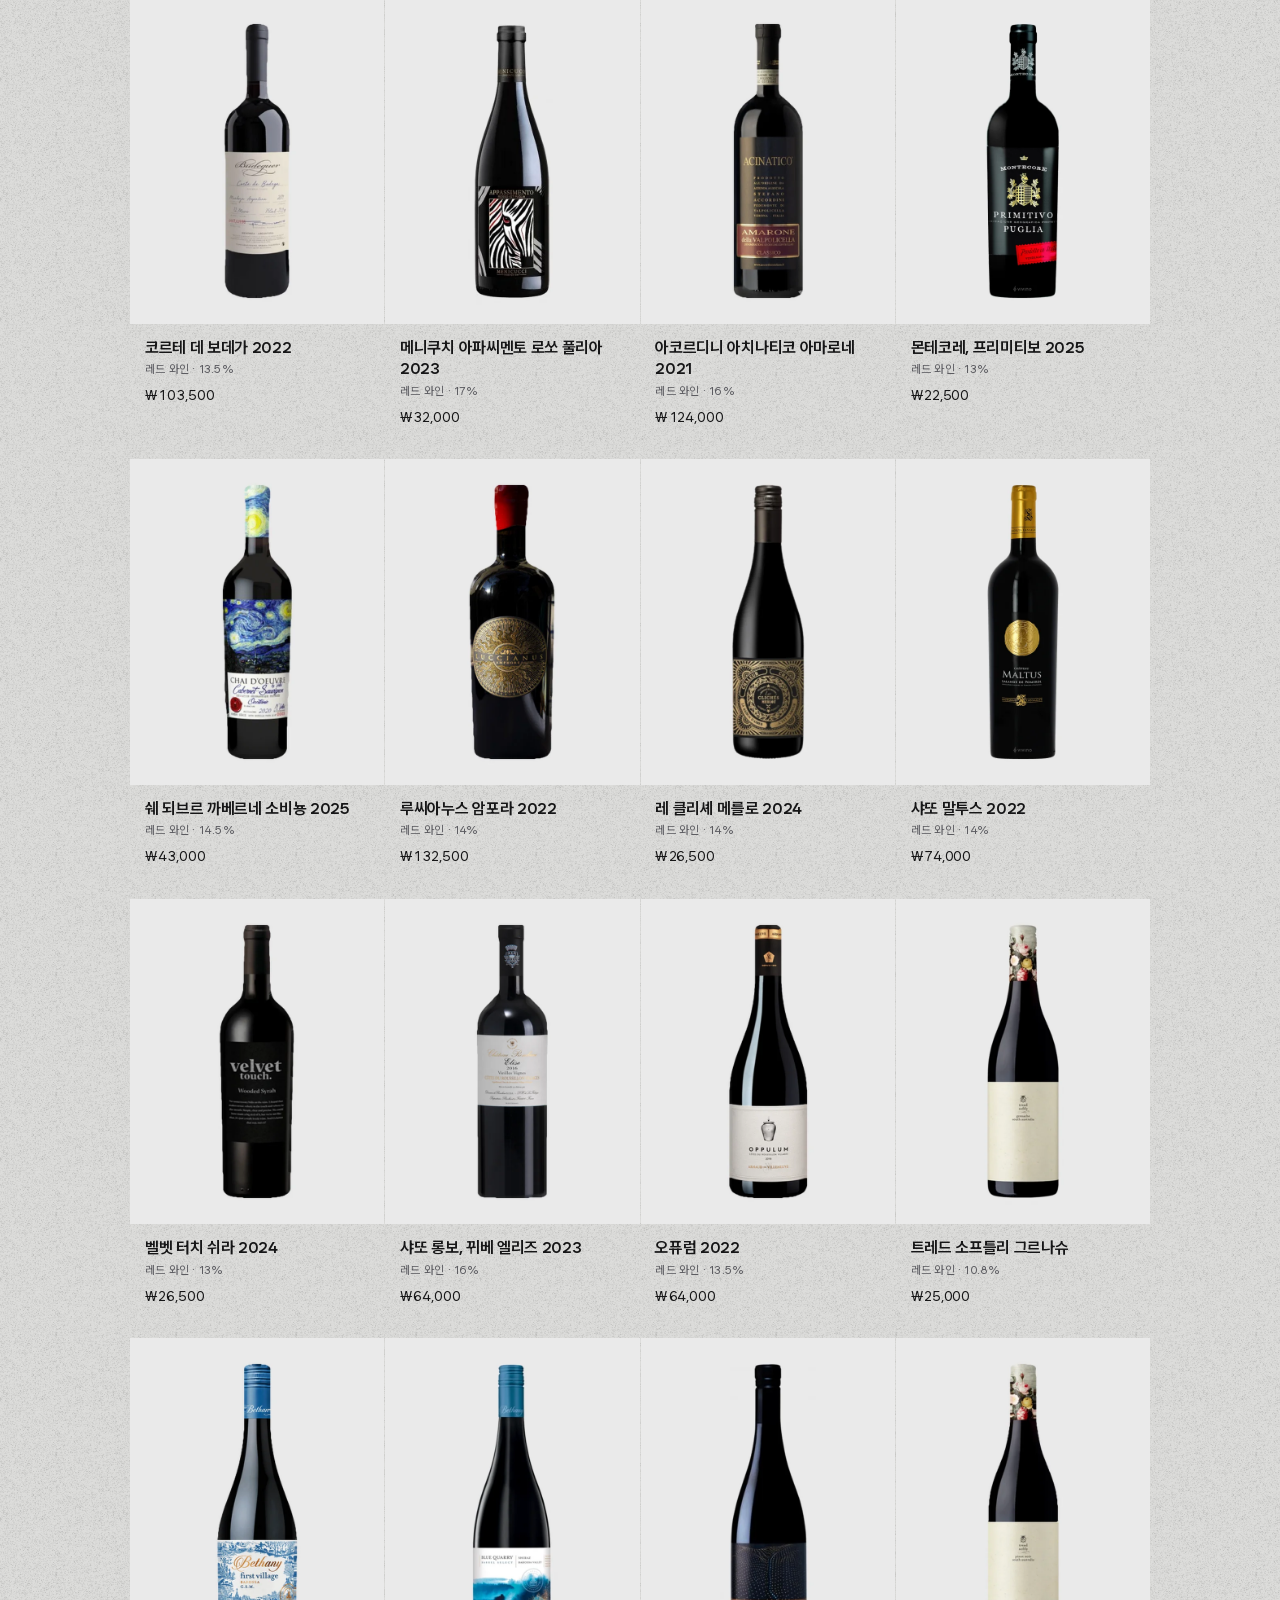
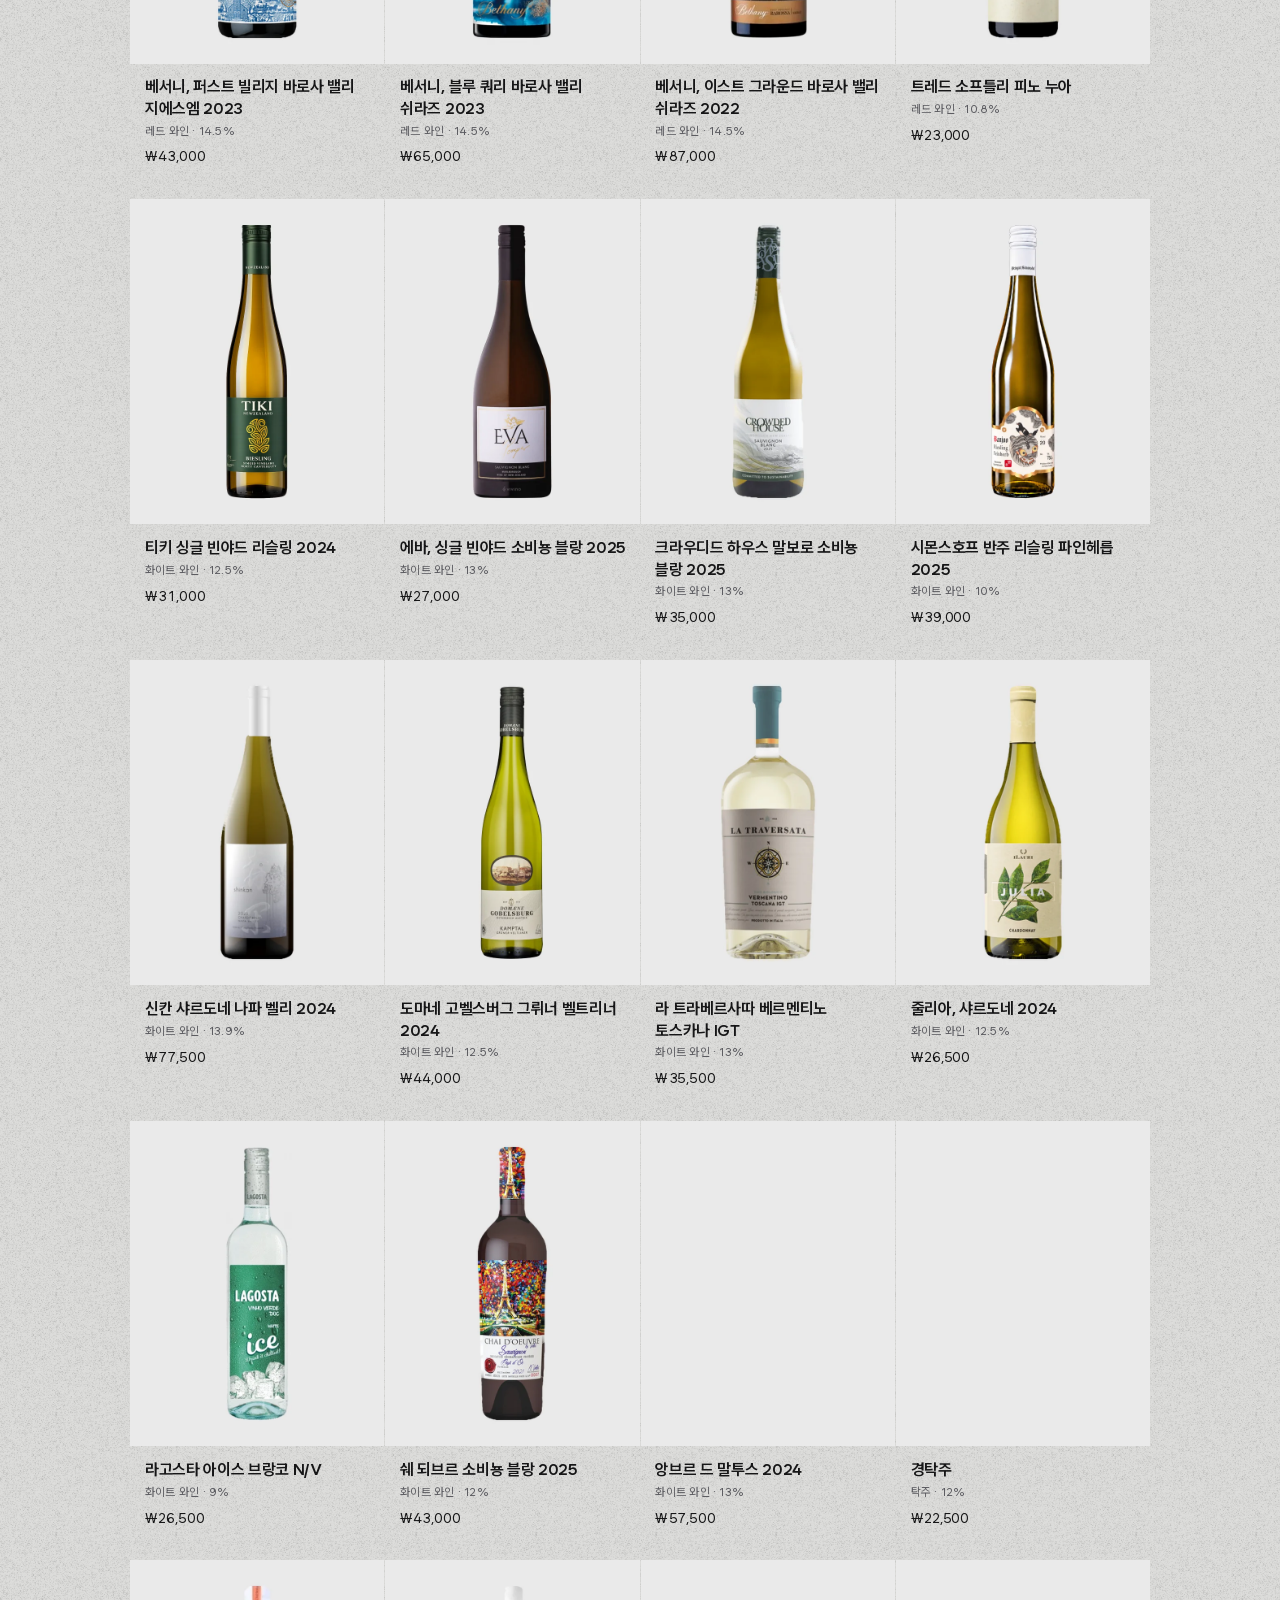
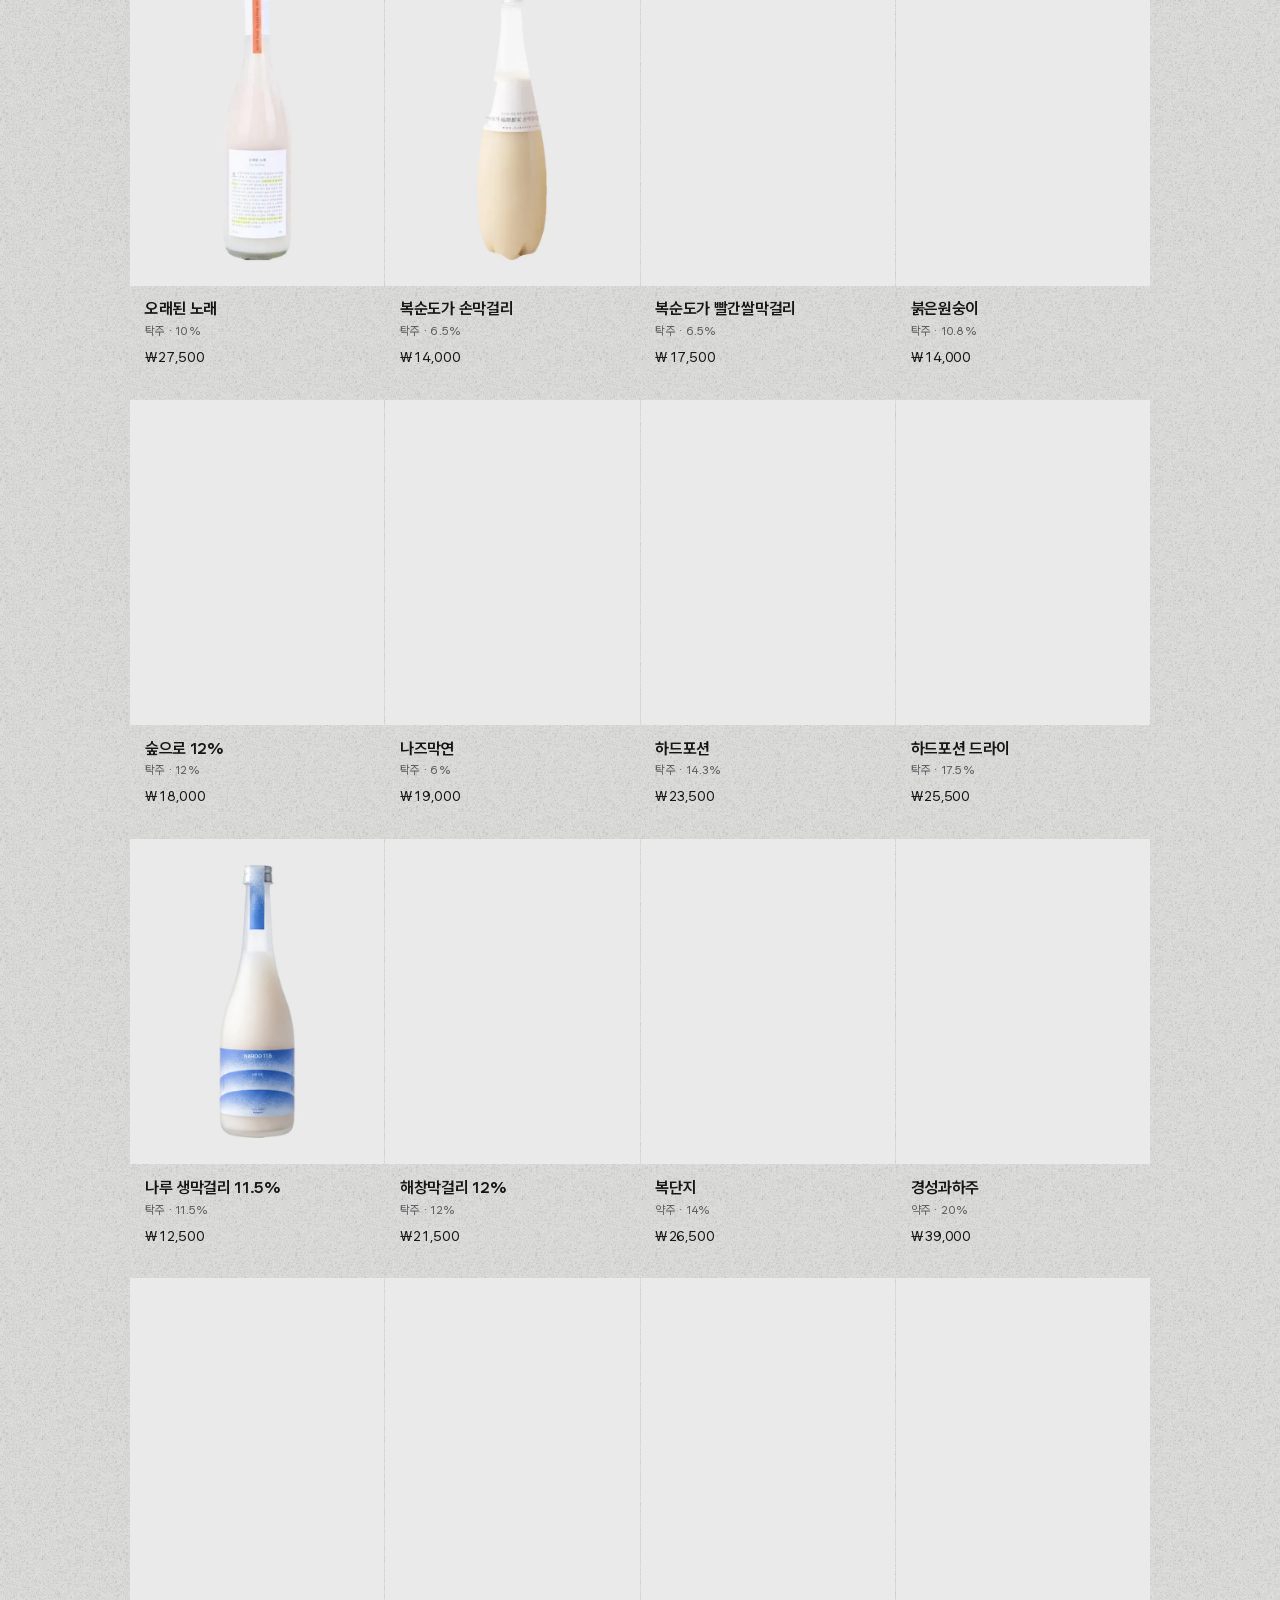
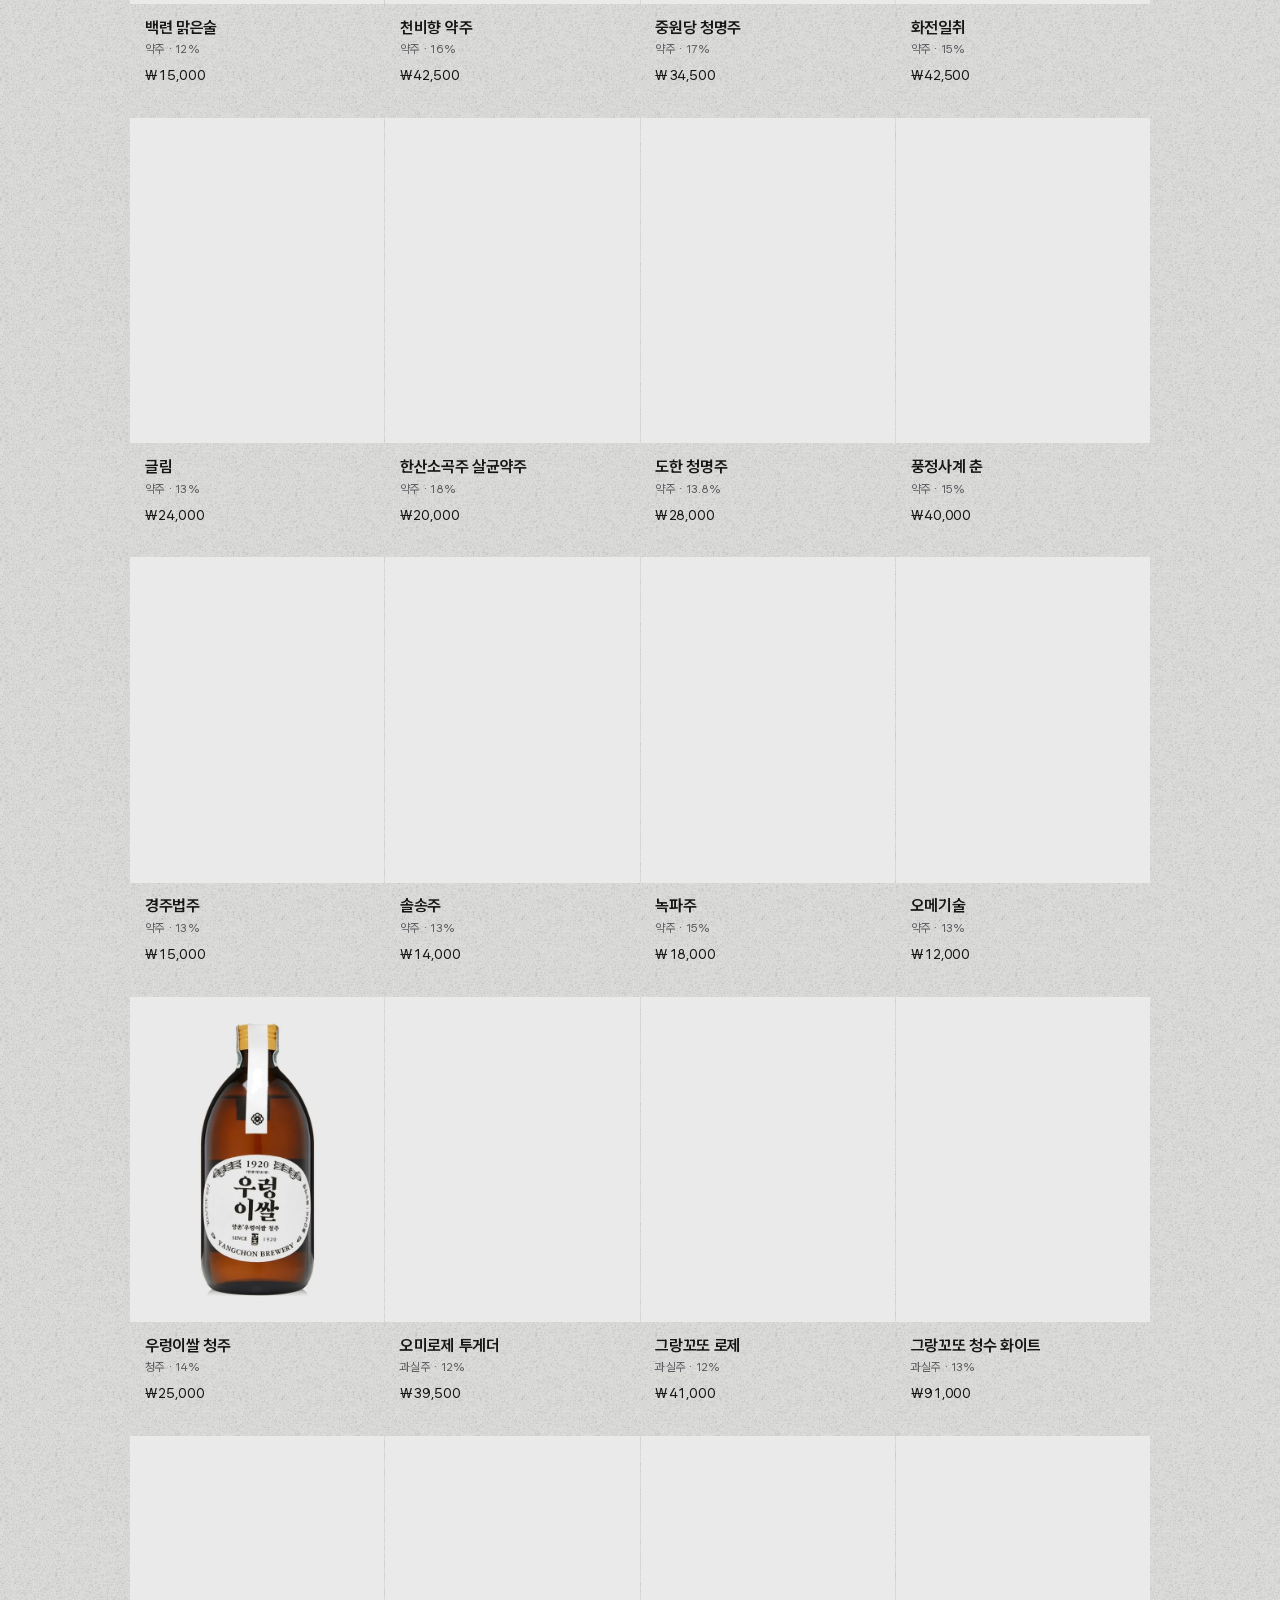
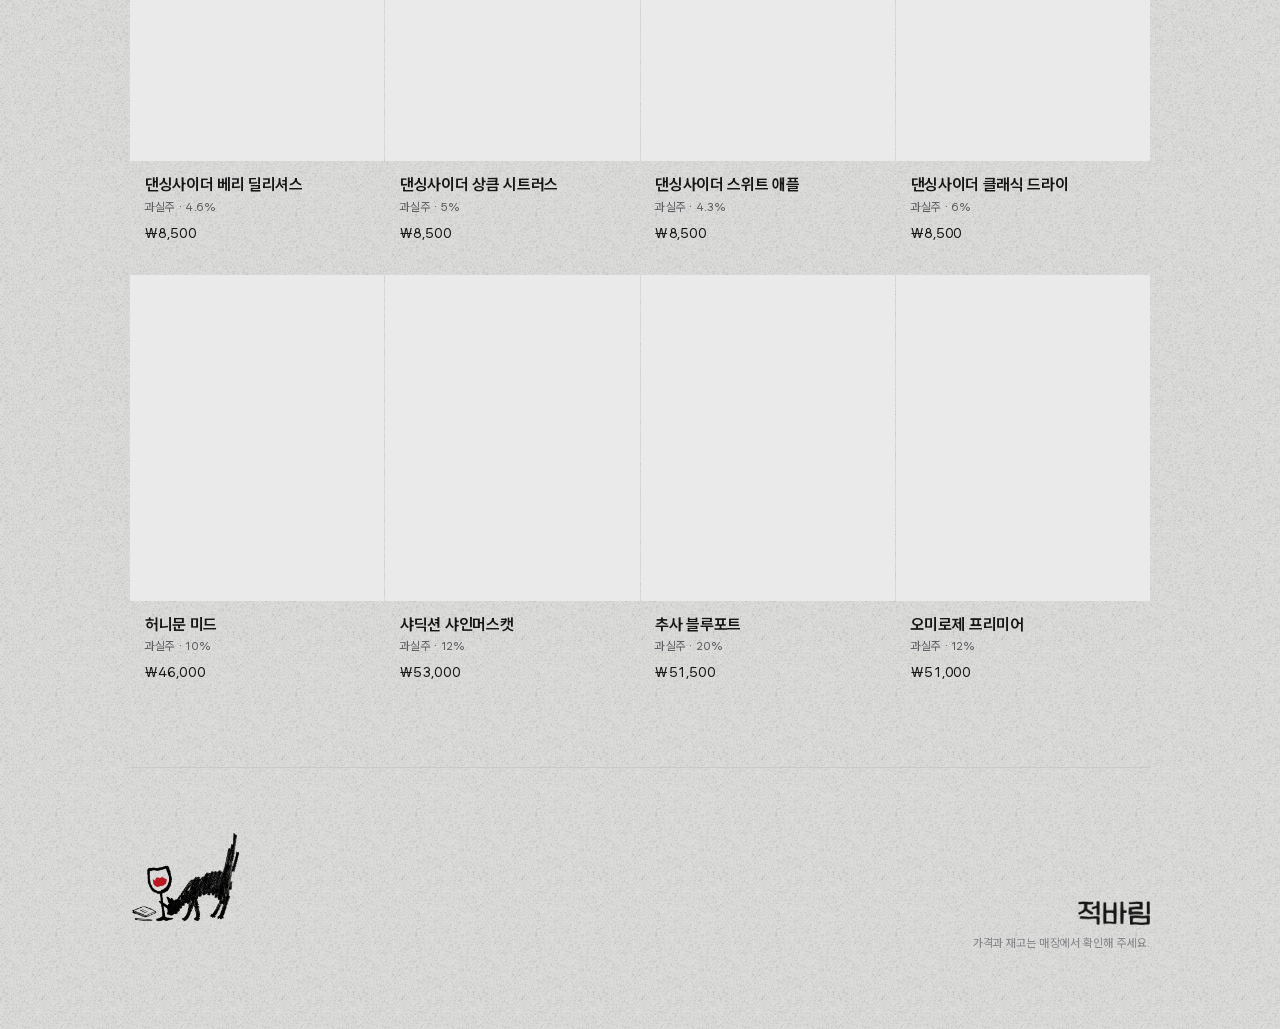
==== commit e3262925: "키오스크 자동 복귀: 60초 무조작 후 10초 안내 Co-Authored-By: Claude Opus 5.5 <noreply@anthropic.com> Claude-Session:" ====
--- a/public/index.html
+++ b/public/index.html
@@ -1 +1 @@
-<!doctype html><html lang="ko"><head><meta charset="utf-8"><meta name="viewport" content="width=device-width,initial-scale=1,viewport-fit=cover"><meta name="theme-color" content="#dcdcda" media="(prefers-color-scheme: light)"><meta name="theme-color" content="#18181a" media="(prefers-color-scheme: dark)"><meta name="color-scheme" content="light dark"><style>html{background:#dcdcda}@media(prefers-color-scheme:dark){html{background:#18181a}}</style><title>적바림 — 주류 리스트</title><meta name="description" content="적바림의 우리술과 와인을 주종, 가격, 맛과 향으로 찾아보세요."><meta property="og:type" content="website"><meta property="og:site_name" content="적바림"><meta property="og:url" content="https://rapid-king-0272.jhpyeon1.workers.dev/"><meta property="og:title" content="적바림 — 주류 리스트"><meta property="og:description" content="적바림의 우리술과 와인을 주종, 가격, 맛과 향으로 찾아보세요."><meta property="og:image" content="https://rapid-king-0272.jhpyeon1.workers.dev/assets/og.png?v=2"><meta property="og:image:width" content="1200"><meta property="og:image:height" content="630"><meta name="twitter:card" content="summary_large_image"><link rel="icon" type="image/svg+xml" href="data:image/svg+xml,%3Csvg xmlns='http://www.w3.org/2000/svg' viewBox='0 0 32 32'%3E%3Crect width='32' height='32' fill='%23000'/%3E%3Ctext x='16' y='23' text-anchor='middle' font-size='20' font-weight='900' fill='%23f4f3ef'%3E적%3C/text%3E%3C/svg%3E"><link rel="preload" as="font" href="assets/WantedSansVariable.woff2" type="font/woff2" crossorigin><script src="performance.js?v=perf-1"></script><script>/* 매장 TV 브라우저는 가벼운 화면으로 보낸다 */if(/web[o0]s|netcast|smart[ -]?tv|lg browser/i.test(navigator.userAgent||'')&&!/[?&]render=full/.test(location.search))location.replace('kiosk/'+location.search+location.hash);</script><link rel="stylesheet" href="ui.css?v=v5-20261121-3"><script defer src="config.js?v=v5-20261121-3"></script><script defer src="db.js?v=v5-20261121-3"></script><script defer src="spots.js?v=v5-20261121-3"></script><script defer src="catalog.js?v=v5-20261121-3"></script><script defer src="list.js?v=v5-20261121-3"></script><script defer src="personality.js?v=v5-20261121-3"></script><script defer src="result-card.js?v=v5-20261121-3"></script><script defer src="app.js?v=v5-20261121-3"></script></head><body><div id="app"></div><dialog id="dialog"></dialog><dialog id="idle-dialog" class="idle-dialog" aria-labelledby="idle-title" aria-describedby="idle-message"><p class="eyebrow">잠시 쉬고 계신가요?</p><h2 id="idle-title">계속 살펴보실래요?</h2><p id="idle-message"><strong id="idle-seconds" role="timer">15</strong>초 뒤 처음 화면으로 돌아갑니다.</p><button class="primary" id="idle-continue">계속 보기</button><button class="outline-button" id="idle-home">처음으로 돌아가기</button></dialog><div id="toast" role="status" aria-live="polite"></div><noscript>자바스크립트를 켜 주세요.</noscript></body></html>
+<!doctype html><html lang="ko"><head><meta charset="utf-8"><meta name="viewport" content="width=device-width,initial-scale=1,viewport-fit=cover"><meta name="theme-color" content="#dcdcda" media="(prefers-color-scheme: light)"><meta name="theme-color" content="#18181a" media="(prefers-color-scheme: dark)"><meta name="color-scheme" content="light dark"><style>html{background:#dcdcda}@media(prefers-color-scheme:dark){html{background:#18181a}}</style><title>적바림 — 주류 리스트</title><meta name="description" content="적바림의 우리술과 와인을 주종, 가격, 맛과 향으로 찾아보세요."><meta property="og:type" content="website"><meta property="og:site_name" content="적바림"><meta property="og:url" content="https://rapid-king-0272.jhpyeon1.workers.dev/"><meta property="og:title" content="적바림 — 주류 리스트"><meta property="og:description" content="적바림의 우리술과 와인을 주종, 가격, 맛과 향으로 찾아보세요."><meta property="og:image" content="https://rapid-king-0272.jhpyeon1.workers.dev/assets/og.png?v=2"><meta property="og:image:width" content="1200"><meta property="og:image:height" content="630"><meta name="twitter:card" content="summary_large_image"><link rel="icon" type="image/svg+xml" href="data:image/svg+xml,%3Csvg xmlns='http://www.w3.org/2000/svg' viewBox='0 0 32 32'%3E%3Crect width='32' height='32' fill='%23000'/%3E%3Ctext x='16' y='23' text-anchor='middle' font-size='20' font-weight='900' fill='%23f4f3ef'%3E적%3C/text%3E%3C/svg%3E"><link rel="preload" as="font" href="assets/WantedSansVariable.woff2" type="font/woff2" crossorigin><script src="performance.js?v=perf-1"></script><script>/* 매장 TV 브라우저는 가벼운 화면으로 보낸다 */if(/web[o0]s|netcast|smart[ -]?tv|lg browser/i.test(navigator.userAgent||'')&&!/[?&]render=full/.test(location.search))location.replace('kiosk/'+location.search+location.hash);</script><link rel="stylesheet" href="ui.css?v=v5-20261121-4"><script defer src="config.js?v=v5-20261121-4"></script><script defer src="db.js?v=v5-20261121-4"></script><script defer src="spots.js?v=v5-20261121-4"></script><script defer src="catalog.js?v=v5-20261121-4"></script><script defer src="list.js?v=v5-20261121-4"></script><script defer src="personality.js?v=v5-20261121-4"></script><script defer src="result-card.js?v=v5-20261121-4"></script><script defer src="app.js?v=v5-20261121-4"></script></head><body><div id="app"></div><dialog id="dialog"></dialog><dialog id="idle-dialog" class="idle-dialog" aria-labelledby="idle-title" aria-describedby="idle-message"><p class="eyebrow">잠시 쉬고 계신가요?</p><h2 id="idle-title">계속 살펴보실래요?</h2><p id="idle-message"><strong id="idle-seconds" role="timer">10</strong>초 뒤 처음 화면으로 돌아갑니다.</p><button class="primary" id="idle-continue">계속 보기</button><button class="outline-button" id="idle-home">처음으로 돌아가기</button></dialog><div id="toast" role="status" aria-live="polite"></div><noscript>자바스크립트를 켜 주세요.</noscript></body></html>
